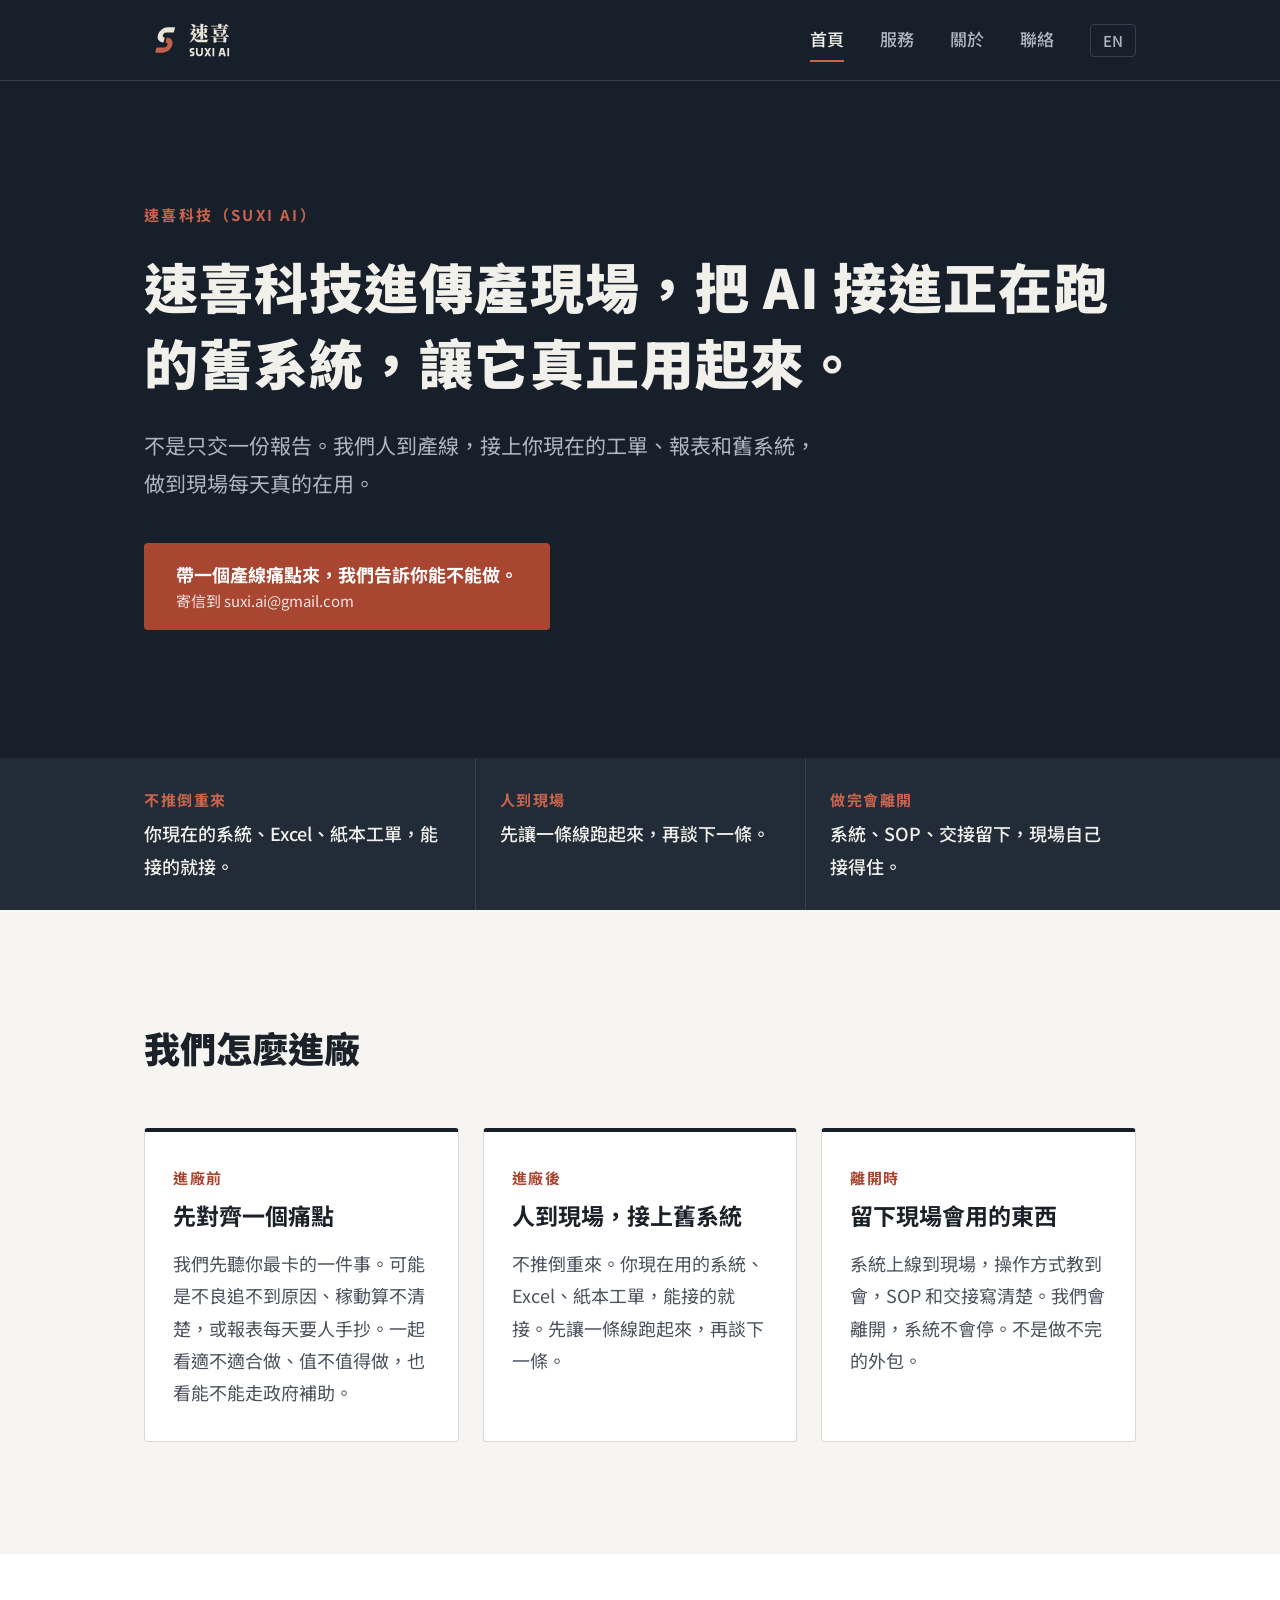
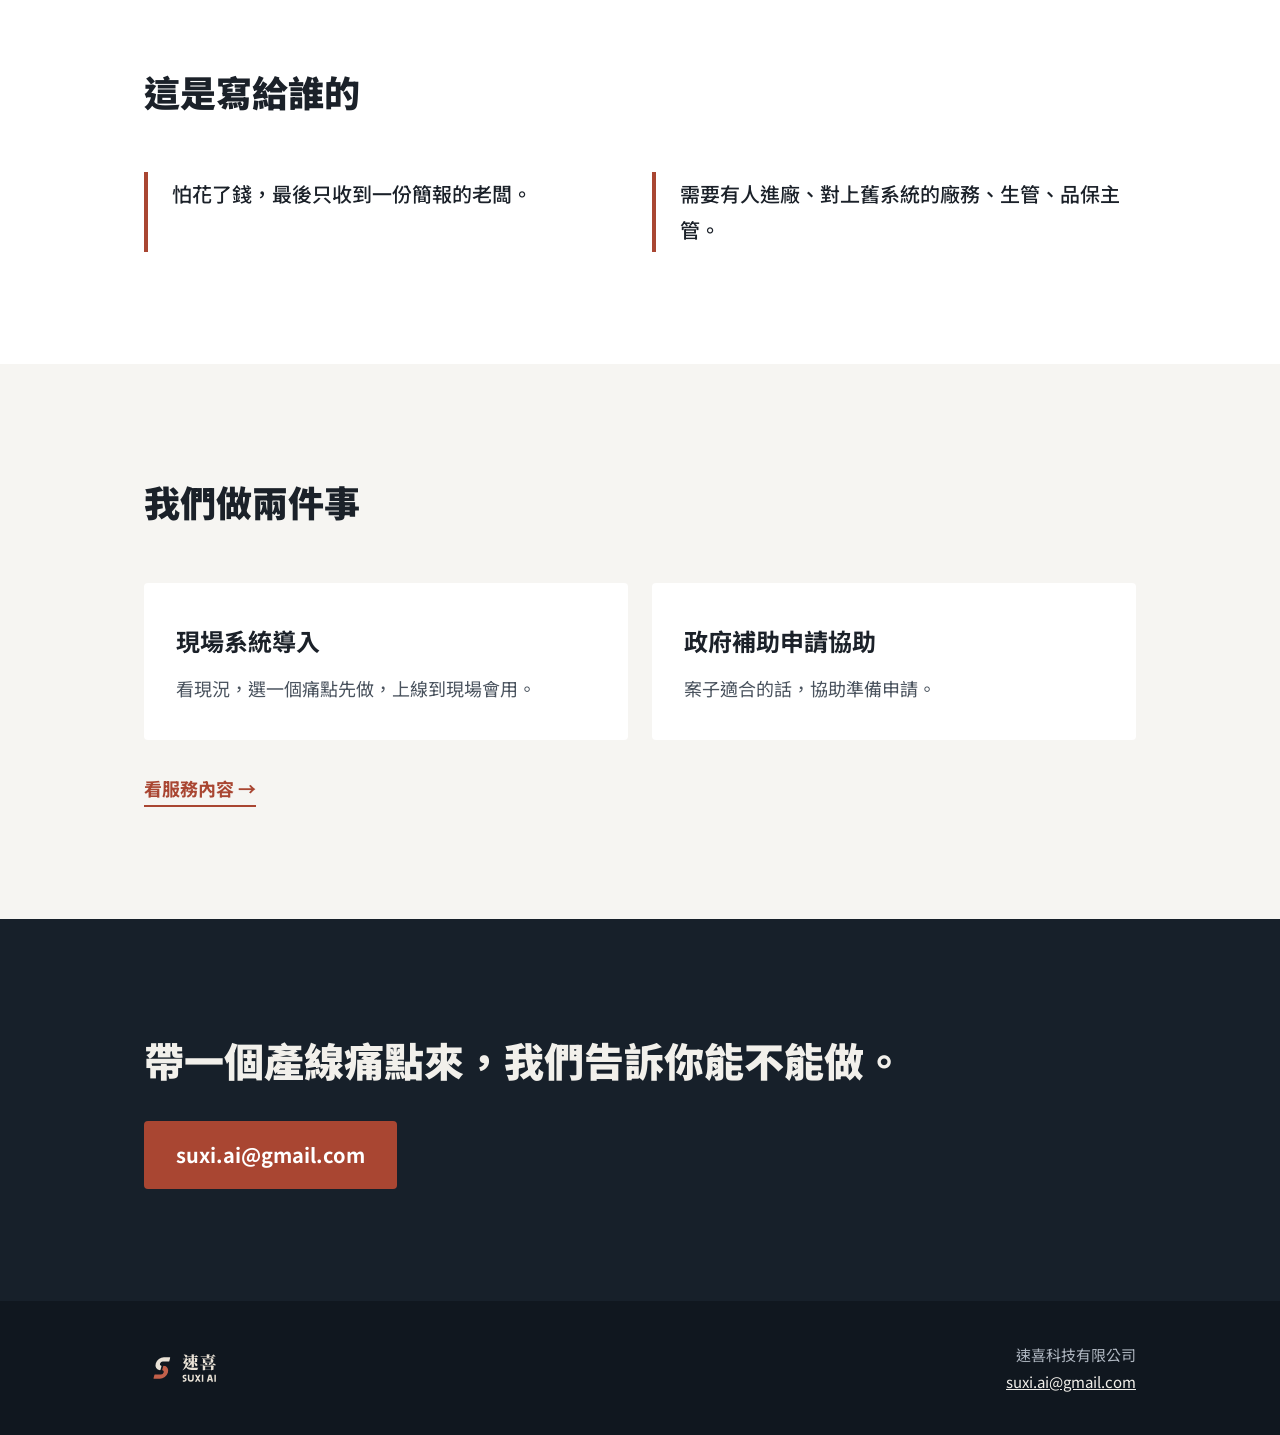
==== index.html @ 7d1e9210 "官網 v1：中英 8 頁，C 穩重顧問風 Co-Authored-By: Claude Opus 5.5 <noreply@anthropic.com>" ====
<!doctype html>
<html lang="zh-Hant-TW">
<head>
<meta charset="utf-8">
<meta name="viewport" content="width=device-width, initial-scale=1">
<title>速喜科技 SUXI AI｜進傳產現場，把 AI 接進舊系統</title>
<meta name="description" content="速喜科技進傳產現場，把 AI 接進正在跑的舊系統，讓它真正用起來，不是只交一份報告。">
<meta name="theme-color" content="#17202A">
<link rel="icon" href="assets/favicon.ico" sizes="48x48">
<link rel="icon" href="assets/favicon.svg" type="image/svg+xml">
<link rel="apple-touch-icon" href="assets/apple-touch-icon.png">
<link rel="preconnect" href="https://fonts.googleapis.com">
<link rel="preconnect" href="https://fonts.gstatic.com" crossorigin>
<link href="https://fonts.googleapis.com/css2?family=Noto+Sans+TC:wght@400;500;700;900&display=swap" rel="stylesheet">
<link rel="stylesheet" href="style.css">
<script type="application/ld+json">
{
  "@context": "https://schema.org",
  "@type": "Organization",
  "name": "速喜科技有限公司",
  "alternateName": "SUXI AI",
  "email": "suxi.ai@gmail.com",
  "description": "速喜科技進傳產現場，把 AI 接進正在跑的舊系統，讓它真正用起來。"
}
</script>
</head>
<body>

<header class="site-header">
  <a href="./" class="brand"><img src="assets/suxi-horizontal-bi-on-dark.svg" alt="速喜科技 SUXI AI" width="152" height="88"></a>
  <nav class="nav" aria-label="主選單">
    <a href="./" aria-current="page">首頁</a>
    <a href="services/">服務</a>
    <a href="about/">關於</a>
    <a href="contact/">聯絡</a>
    <a href="en/" class="lang" lang="en" hreflang="en">EN</a>
  </nav>
</header>

<main>

  <section class="hero">
    <div class="wrap">
      <p class="sub">速喜科技（SUXI AI）</p>
      <h1 class="page-title">速喜科技進傳產現場，把 AI 接進正在跑的舊系統，讓它真正用起來。</h1>
      <p class="lead">不是只交一份報告。我們人到產線，接上你現在的工單、報表和舊系統，做到現場每天真的在用。</p>
      <a class="btn" href="mailto:suxi.ai@gmail.com">帶一個產線痛點來，我們告訴你能不能做。<small>寄信到 suxi.ai@gmail.com</small></a>
    </div>
  </section>

  <div class="points">
    <div class="wrap">
      <ul>
        <li><b>不推倒重來</b>你現在的系統、Excel、紙本工單，能接的就接。</li>
        <li><b>人到現場</b>先讓一條線跑起來，再談下一條。</li>
        <li><b>做完會離開</b>系統、SOP、交接留下，現場自己接得住。</li>
      </ul>
    </div>
  </div>

  <section>
    <div class="wrap">
      <h2 class="section-title">我們怎麼進廠</h2>
      <ol class="rhythm">
        <li>
          <p class="when">進廠前</p>
          <h3>先對齊一個痛點</h3>
          <p>我們先聽你最卡的一件事。可能是不良追不到原因、稼動算不清楚，或報表每天要人手抄。一起看適不適合做、值不值得做，也看能不能走政府補助。</p>
        </li>
        <li>
          <p class="when">進廠後</p>
          <h3>人到現場，接上舊系統</h3>
          <p>不推倒重來。你現在用的系統、Excel、紙本工單，能接的就接。先讓一條線跑起來，再談下一條。</p>
        </li>
        <li>
          <p class="when">離開時</p>
          <h3>留下現場會用的東西</h3>
          <p>系統上線到現場，操作方式教到會，SOP 和交接寫清楚。我們會離開，系統不會停。不是做不完的外包。</p>
        </li>
      </ol>
    </div>
  </section>

  <section>
    <div class="wrap">
      <h2 class="section-title">這是寫給誰的</h2>
      <ul class="audience">
        <li>怕花了錢，最後只收到一份簡報的老闆。</li>
        <li>需要有人進廠、對上舊系統的廠務、生管、品保主管。</li>
      </ul>
    </div>
  </section>

  <section>
    <div class="wrap">
      <h2 class="section-title">我們做兩件事</h2>
      <div class="pair">
        <article>
          <h3>現場系統導入</h3>
          <p>看現況，選一個痛點先做，上線到現場會用。</p>
        </article>
        <article>
          <h3>政府補助申請協助</h3>
          <p>案子適合的話，協助準備申請。</p>
        </article>
      </div>
      <a class="more" href="services/">看服務內容 →</a>
    </div>
  </section>

  <section class="cta">
    <div class="wrap">
      <h2>帶一個產線痛點來，我們告訴你能不能做。</h2>
      <a class="mail" href="mailto:suxi.ai@gmail.com">suxi.ai@gmail.com</a>
    </div>
  </section>

</main>

<footer class="site-footer">
  <img src="assets/suxi-horizontal-bi-on-dark.svg" alt="速喜科技 SUXI AI" width="138" height="80">
  <p>速喜科技有限公司<br><a href="mailto:suxi.ai@gmail.com">suxi.ai@gmail.com</a></p>
</footer>

</body>
</html>
---- style.css ----
/* 速喜科技 SUXI AI — 穩重顧問風（2026-11-09 定案 C）。深藍底＋白內容區，褪朱只當重點 */
:root {
  --navy: #17202A;       /* 深底 */
  --navy-2: #212C38;     /* 深底卡片 */
  --navy-3: #10171F;     /* 頁尾 */
  --navy-line: #34414F;
  --on-navy: #F2F0EB;
  --on-navy-soft: #AEB6C0;
  --paper: #F6F5F2;      /* 淺底 */
  --white: #FFFFFF;
  --ink: #1B2129;
  --ink-soft: #4A535E;
  --line: #DCDAD4;
  --shu: #A94632;        /* 褪朱，沿用 logo */
  --shu-bright: #C9644D; /* 深底朱 */

  --sans: "Noto Sans TC", "PingFang TC", system-ui, sans-serif;
  --gutter: clamp(16px, 5vw, 64px);
  --max: 1120px;
}

* { box-sizing: border-box; }
html { -webkit-text-size-adjust: 100%; }
body {
  margin: 0;
  background: var(--paper);
  color: var(--ink);
  font-family: var(--sans);
  font-size: 18px;
  line-height: 1.8;
}
html[lang="en"] body { line-height: 1.65; }
img { display: block; max-width: 100%; }
p, h1, h2, h3, ol, ul { margin: 0; }
a { color: inherit; }

/* ---------- 頁首 ---------- */
.site-header {
  background: var(--navy);
  border-bottom: 1px solid var(--navy-line);
  display: flex; align-items: center; justify-content: space-between; flex-wrap: wrap;
  gap: 8px 24px;
  padding: 14px max(var(--gutter), calc((100% - var(--max)) / 2 + var(--gutter)));
}
.brand img { height: 52px; width: auto; }
.nav { display: flex; align-items: center; flex-wrap: wrap; gap: 4px clamp(18px, 3vw, 36px); font-size: 17px; font-weight: 500; }
.nav a { text-decoration: none; color: var(--on-navy-soft); padding: 6px 0; border-bottom: 2px solid transparent; }
.nav a:hover { color: var(--on-navy); }
.nav a[aria-current="page"] { color: var(--on-navy); border-bottom-color: var(--shu-bright); }
.nav .lang { font-size: 15px; border: 1px solid var(--navy-line); border-radius: 4px; padding: 2px 12px; }
.nav .lang:hover { border-color: var(--on-navy-soft); }

/* ---------- 共用 ---------- */
.wrap { max-width: var(--max); margin: 0 auto; padding: 0 var(--gutter); }
section { padding: clamp(64px, 10vw, 112px) 0; }
/* 白底與淺底交錯 */
main > section:nth-of-type(odd):not(:first-of-type):not(.cta) { background: var(--white); }

h1, h2, h3 { font-weight: 700; }
.page-title {
  font-size: clamp(30px, 5vw, 54px); font-weight: 900;
  line-height: 1.4; letter-spacing: .02em;
  max-width: 18em;
}
html[lang="en"] .page-title { line-height: 1.2; letter-spacing: 0; max-width: 24em; font-size: clamp(28px, 4.4vw, 48px); }
.lead { font-size: clamp(18px, 2vw, 21px); max-width: 32em; margin-top: 28px; }

.section-title {
  font-size: clamp(26px, 3.4vw, 36px); font-weight: 900; line-height: 1.4;
  margin-bottom: clamp(36px, 5vw, 56px);
}

.btn {
  display: inline-block; text-decoration: none;
  font-size: 18px; font-weight: 700; line-height: 1.5;
  background: var(--shu); color: #fff;
  padding: 18px 32px; border-radius: 4px;
  transition: background .2s;
}
.btn:hover { background: var(--shu-bright); }
.btn small { display: block; font-size: 15px; font-weight: 400; opacity: .85; margin-top: 2px; }
.more { display: inline-block; font-weight: 700; color: var(--shu); text-decoration: none; border-bottom: 2px solid currentColor; }

/* ---------- 每頁第一段：深底標題區 ---------- */
main > section:first-of-type { background: var(--navy); color: var(--on-navy); }
main > section:first-of-type .lead { color: var(--on-navy-soft); }

/* ---------- 首頁：首屏 ---------- */
.hero { padding: clamp(56px, 10vw, 120px) 0 clamp(64px, 10vw, 128px); }
.hero .sub { font-size: 15px; font-weight: 700; letter-spacing: .16em; color: var(--shu-bright); margin-bottom: 20px; }
.hero .btn { margin-top: 40px; }

/* 三個重點 */
.points { background: var(--navy-2); color: var(--on-navy); }
.points ul { list-style: none; padding: 0; display: grid; grid-template-columns: repeat(3, 1fr); }
.points li { padding: 28px 24px; border-left: 1px solid var(--navy-line); font-size: 18px; font-weight: 500; }
.points li:first-child { border-left: 0; padding-left: 0; }
.points b { display: block; font-size: 15px; font-weight: 700; color: var(--shu-bright); letter-spacing: .1em; margin-bottom: 4px; }

/* ---------- 首頁：駐廠節奏 ---------- */
.rhythm { list-style: none; padding: 0; display: grid; grid-template-columns: repeat(3, 1fr); gap: 24px; }
.rhythm li { background: var(--white); border: 1px solid var(--line); border-top: 4px solid var(--navy); border-radius: 4px; padding: 32px 28px; }
.rhythm .when { font-size: 15px; font-weight: 700; color: var(--shu); letter-spacing: .1em; }
.rhythm h3 { font-size: 23px; margin: 8px 0 14px; line-height: 1.45; }
.rhythm p:not(.when) { color: var(--ink-soft); }

/* ---------- 給誰看 ---------- */
.audience { list-style: none; padding: 0; display: grid; grid-template-columns: 1fr 1fr; gap: 24px; }
.audience li { border-left: 4px solid var(--shu); padding: 4px 0 4px 24px; font-size: 20px; font-weight: 500; }

/* ---------- 服務卡（首頁摘要） ---------- */
.pair { display: grid; grid-template-columns: 1fr 1fr; gap: 24px; }
.pair article { background: var(--white); border-radius: 4px; padding: 36px 32px; }
.pair h3 { font-size: 24px; margin-bottom: 10px; }
.pair p { color: var(--ink-soft); }
.pair + .more { margin-top: 32px; }

/* ---------- 服務頁 ---------- */
.service + .service { margin-top: clamp(56px, 8vw, 88px); }
.service h2 { font-size: clamp(26px, 3.4vw, 34px); font-weight: 900; margin-bottom: 10px; }
.service > p { color: var(--ink-soft); max-width: 36em; }
.steps { list-style: none; padding: 0; margin-top: 32px; display: grid; gap: 20px; grid-template-columns: repeat(auto-fit, minmax(230px, 1fr)); counter-reset: s; }
.steps li { counter-increment: s; background: var(--white); border: 1px solid var(--line); border-top: 4px solid var(--navy); border-radius: 4px; padding: 26px 24px; }
.steps li::before { content: counter(s, decimal-leading-zero); display: block; font-size: 15px; font-weight: 700; color: var(--shu); letter-spacing: .1em; margin-bottom: 4px; }
.steps h3 { font-size: 21px; margin-bottom: 8px; line-height: 1.45; }
.steps p { color: var(--ink-soft); }

/* ---------- 關於頁 ---------- */
.people { list-style: none; padding: 0; display: grid; gap: 24px; grid-template-columns: repeat(auto-fit, minmax(280px, 1fr)); }
.people li { background: var(--white); border: 1px solid var(--line); border-top: 4px solid var(--navy); border-radius: 4px; padding: 32px 28px; }
.people h3 { font-size: 26px; }
.people .role { font-size: 15px; font-weight: 700; letter-spacing: .1em; color: var(--shu); margin-bottom: 12px; }
.people p:not(.role) { color: var(--ink-soft); }

/* ---------- CTA 區（深底） ---------- */
.cta { background: var(--navy); color: var(--on-navy); }
.cta h2 { font-size: clamp(26px, 3.6vw, 40px); font-weight: 900; line-height: 1.45; max-width: 20em; }
html[lang="en"] .cta h2 { line-height: 1.25; }
.cta p { color: var(--on-navy-soft); margin-top: 16px; }
.cta .mail {
  display: inline-block; margin-top: 32px;
  font-size: 20px; font-weight: 700; text-decoration: none;
  background: var(--shu); color: #fff;
  padding: 16px 32px; border-radius: 4px;
  transition: background .2s;
  overflow-wrap: anywhere;
}
.cta .mail:hover { background: var(--shu-bright); }

/* ---------- 聯絡頁 ---------- */
.mail-big {
  display: inline-block; margin-top: 36px;
  font-size: clamp(22px, 4vw, 34px); font-weight: 700;
  text-decoration: none; color: #fff;
  background: var(--shu); padding: 16px 32px; border-radius: 4px;
  overflow-wrap: anywhere;
  transition: background .2s;
}
.mail-big:hover { background: var(--shu-bright); }
.checklist { list-style: none; padding: 0; display: grid; gap: 16px; max-width: 34em; }
.checklist li { border-left: 4px solid var(--shu); padding: 2px 0 2px 20px; font-size: 20px; font-weight: 500; }
.note { color: var(--ink-soft); margin-top: 32px; }

/* ---------- 頁尾 ---------- */
.site-footer {
  background: var(--navy-3); color: var(--on-navy-soft);
  padding: 40px max(var(--gutter), calc((100% - var(--max)) / 2 + var(--gutter)));
  display: flex; align-items: center; justify-content: space-between; gap: 16px; flex-wrap: wrap;
  font-size: 15px;
}
.site-footer img { height: 44px; width: auto; }
.site-footer p { text-align: right; }
.site-footer a { color: var(--on-navy); }
@media (max-width: 560px) { .site-footer p { text-align: left; } }

/* ---------- 手機 ---------- */
@media (max-width: 760px) {
  .points ul, .rhythm, .audience, .pair { grid-template-columns: 1fr; }
  .points li { border-left: 0; border-top: 1px solid var(--navy-line); padding: 18px 0; }
  .points li:first-child { border-top: 0; }
  .btn, .cta .mail, .mail-big { display: block; text-align: center; }
}
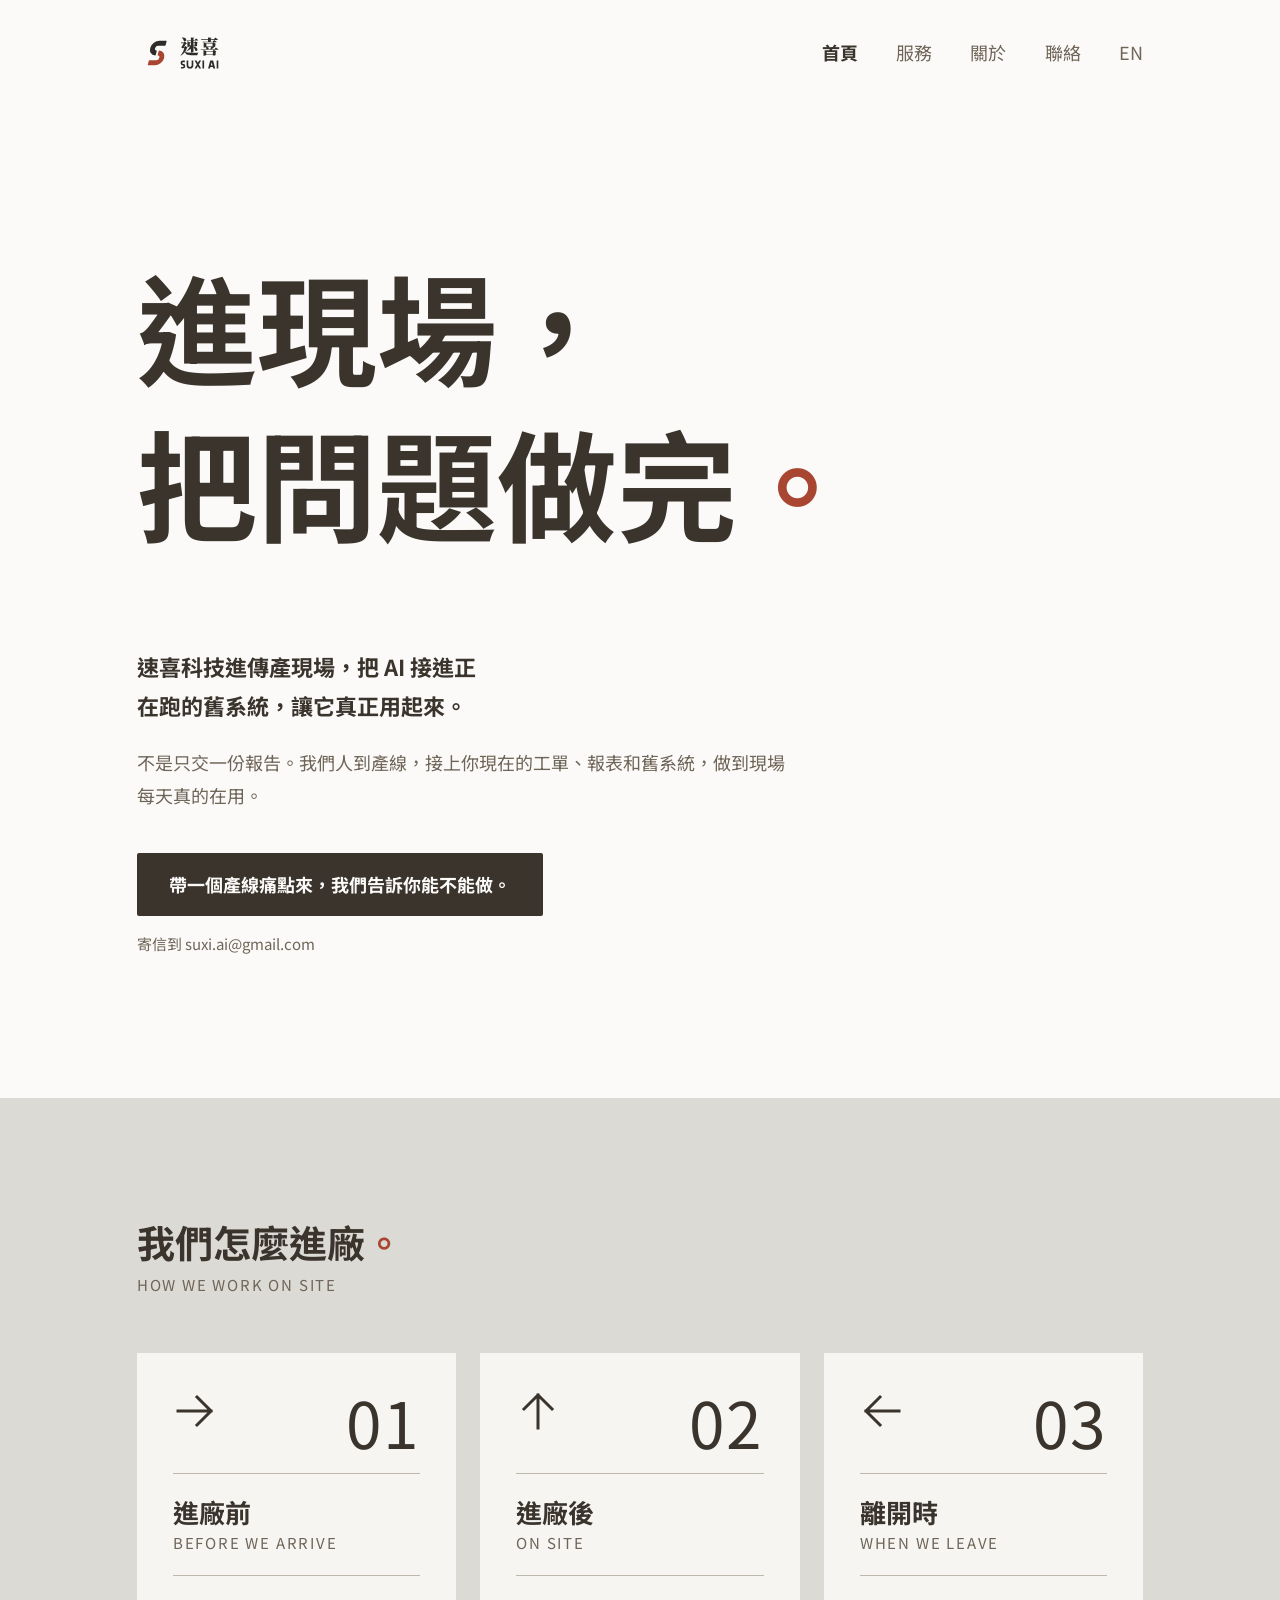
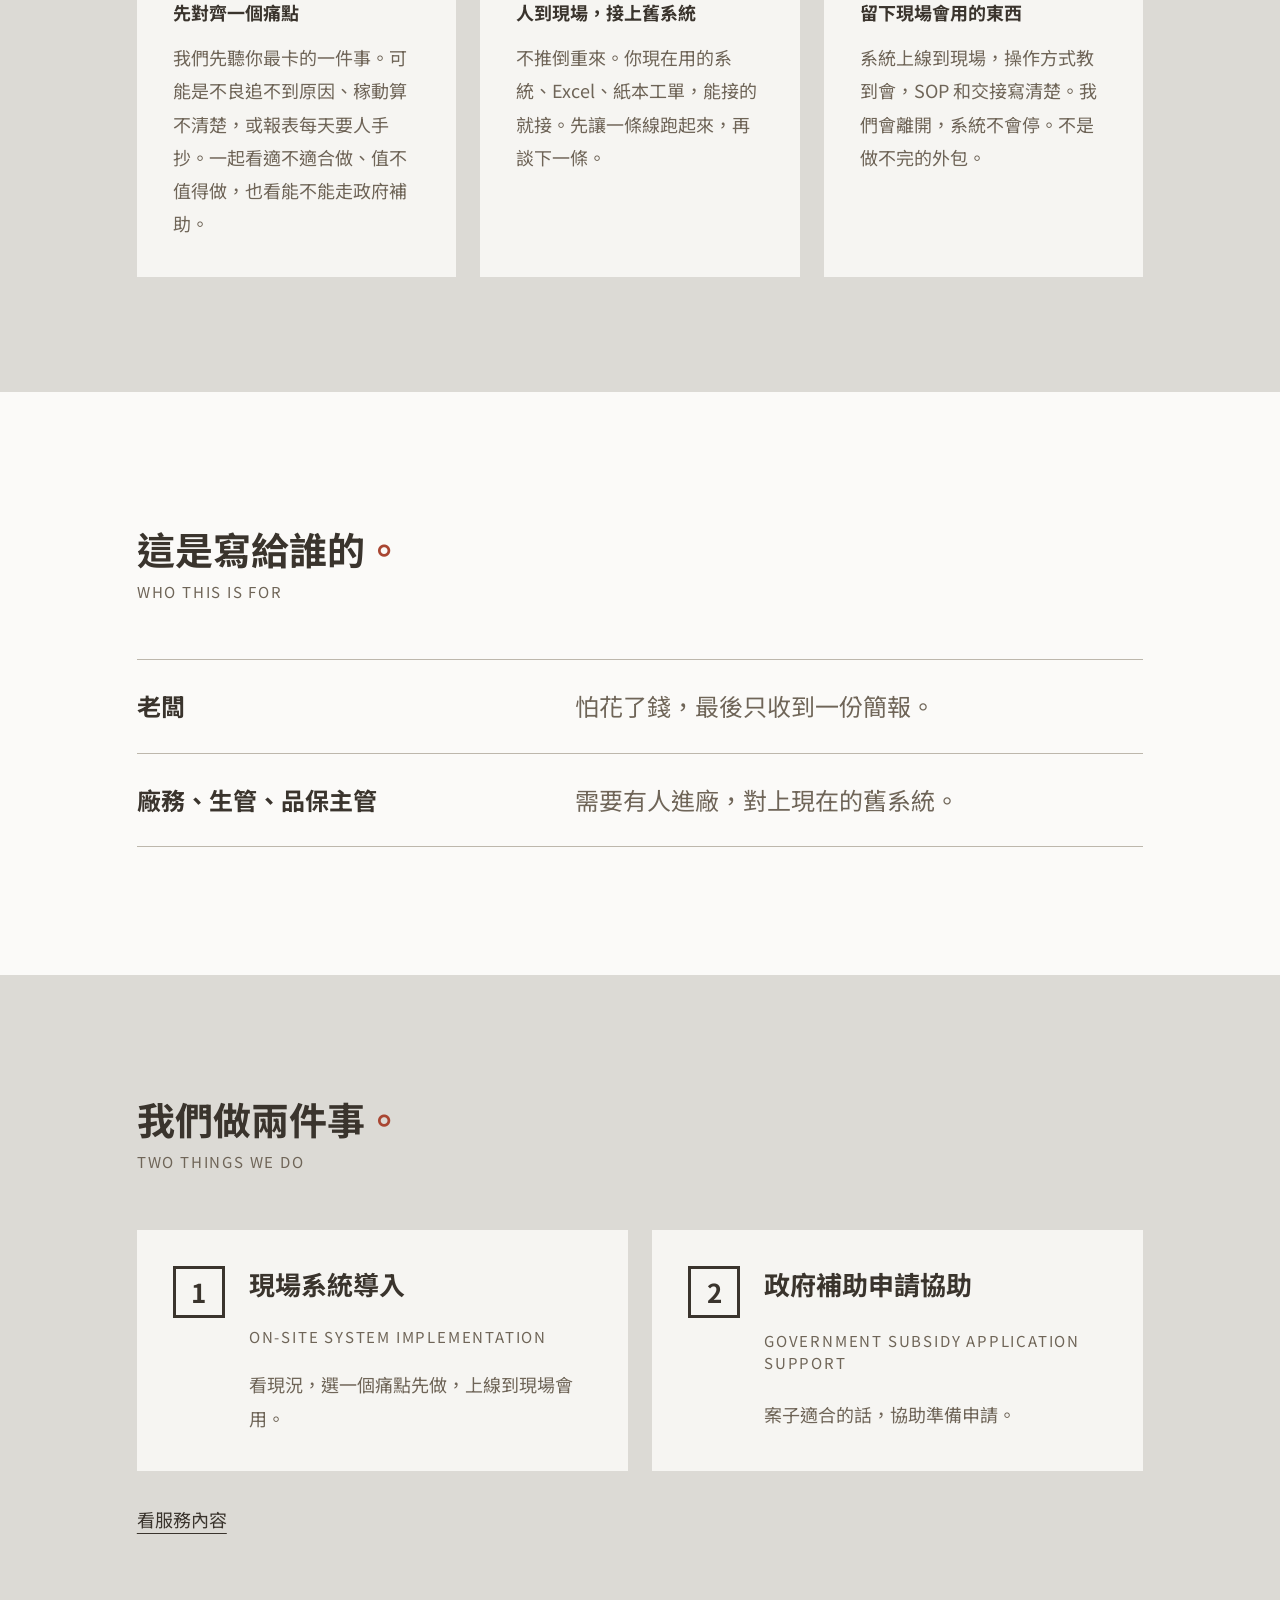
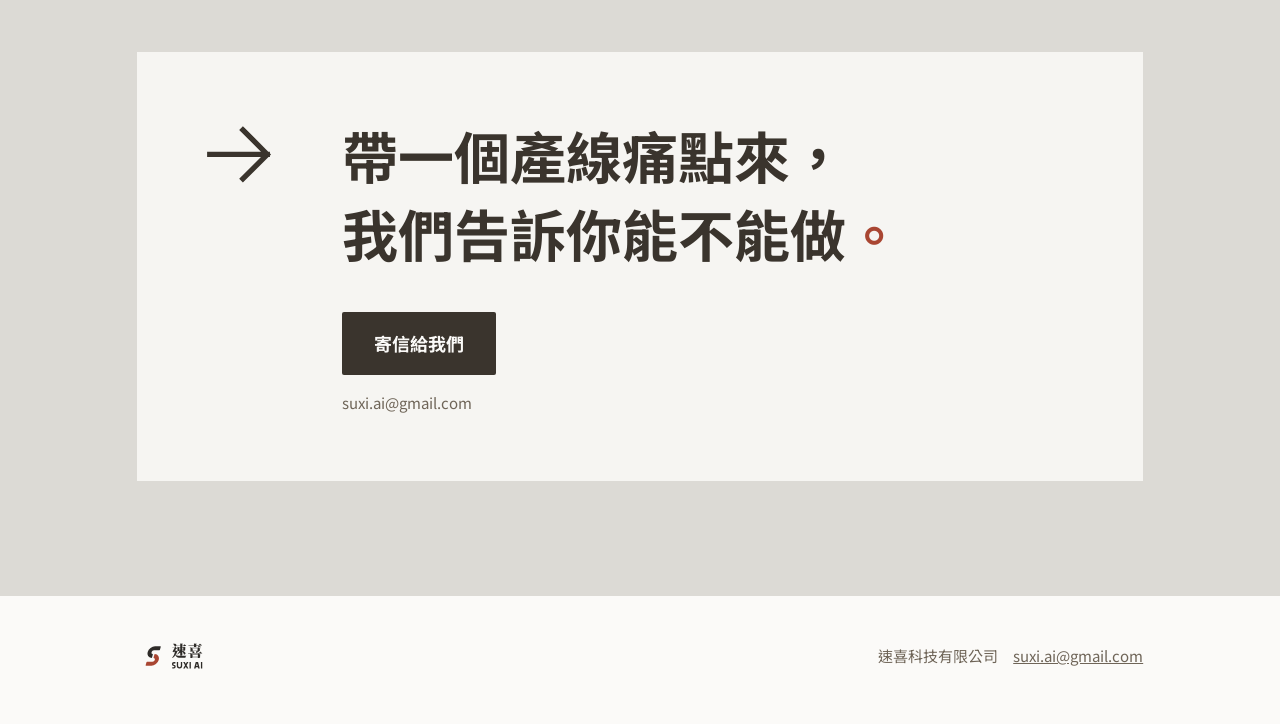
==== commit ddbe0c7b: "官網改版：導視系統風（D6），中英 8 頁 Co-Authored-By: Claude Sonnet 5.5 <noreply@anthropic.com>" ====
--- a/index.html
+++ b/index.html
@@ -5,13 +5,13 @@
 <meta name="viewport" content="width=device-width, initial-scale=1">
 <title>速喜科技 SUXI AI｜進傳產現場，把 AI 接進舊系統</title>
 <meta name="description" content="速喜科技進傳產現場，把 AI 接進正在跑的舊系統，讓它真正用起來，不是只交一份報告。">
-<meta name="theme-color" content="#17202A">
+<meta name="theme-color" content="#FBFAF8">
 <link rel="icon" href="assets/favicon.ico" sizes="48x48">
 <link rel="icon" href="assets/favicon.svg" type="image/svg+xml">
 <link rel="apple-touch-icon" href="assets/apple-touch-icon.png">
 <link rel="preconnect" href="https://fonts.googleapis.com">
 <link rel="preconnect" href="https://fonts.gstatic.com" crossorigin>
-<link href="https://fonts.googleapis.com/css2?family=Noto+Sans+TC:wght@400;500;700;900&display=swap" rel="stylesheet">
+<link href="https://fonts.googleapis.com/css2?family=Noto+Sans+TC:wght@400;700&display=swap" rel="stylesheet">
 <link rel="stylesheet" href="style.css">
 <script type="application/ld+json">
 {
@@ -26,100 +26,126 @@
 </head>
 <body>
 
+<svg width="0" height="0" style="position:absolute" aria-hidden="true">
+  <symbol id="a-right" viewBox="0 0 44 44"><path d="M5 22H38M24 8L38 22L24 36"/></symbol>
+  <symbol id="a-up" viewBox="0 0 44 44"><path d="M22 39V6M8 20L22 6L36 20"/></symbol>
+  <symbol id="a-left" viewBox="0 0 44 44"><path d="M39 22H6M20 8L6 22L20 36"/></symbol>
+</svg>
+
 <header class="site-header">
-  <a href="./" class="brand"><img src="assets/suxi-horizontal-bi-on-dark.svg" alt="速喜科技 SUXI AI" width="152" height="88"></a>
-  <nav class="nav" aria-label="主選單">
-    <a href="./" aria-current="page">首頁</a>
-    <a href="services/">服務</a>
-    <a href="about/">關於</a>
-    <a href="contact/">聯絡</a>
-    <a href="en/" class="lang" lang="en" hreflang="en">EN</a>
-  </nav>
+  <div class="wrap">
+    <a href="./" class="brand"><img src="assets/suxi-horizontal-bi.svg" alt="速喜科技 SUXI AI" width="86" height="50"></a>
+    <nav class="nav" aria-label="主選單">
+      <a href="./" aria-current="page">首頁</a>
+      <a href="services/">服務</a>
+      <a href="about/">關於</a>
+      <a href="contact/">聯絡</a>
+      <a href="en/" lang="en" hreflang="en">EN</a>
+    </nav>
+  </div>
 </header>
 
 <main>
-
   <section class="hero">
     <div class="wrap">
-      <p class="sub">速喜科技（SUXI AI）</p>
-      <h1 class="page-title">速喜科技進傳產現場，把 AI 接進正在跑的舊系統，讓它真正用起來。</h1>
-      <p class="lead">不是只交一份報告。我們人到產線，接上你現在的工單、報表和舊系統，做到現場每天真的在用。</p>
-      <a class="btn" href="mailto:suxi.ai@gmail.com">帶一個產線痛點來，我們告訴你能不能做。<small>寄信到 suxi.ai@gmail.com</small></a>
+      <p class="display" aria-hidden="true"><span>進現場，</span><span>把問題做完<span class="seal" style="display:inline">。</span></span></p>
+      <div class="hero-text">
+        <h1>速喜科技進傳產現場，把 AI 接進正在跑的舊系統，讓它真正用起來。</h1>
+        <p class="lead">不是只交一份報告。我們人到產線，接上你現在的工單、報表和舊系統，做到現場每天真的在用。</p>
+        <a class="btn" href="mailto:suxi.ai@gmail.com">帶一個產線痛點來，我們告訴你能不能做。</a>
+        <span class="mailnote">寄信到 suxi.ai@gmail.com</span>
+      </div>
     </div>
   </section>
 
-  <div class="points">
+  <section class="wall">
     <div class="wrap">
-      <ul>
-        <li><b>不推倒重來</b>你現在的系統、Excel、紙本工單，能接的就接。</li>
-        <li><b>人到現場</b>先讓一條線跑起來，再談下一條。</li>
-        <li><b>做完會離開</b>系統、SOP、交接留下，現場自己接得住。</li>
-      </ul>
-    </div>
-  </div>
-
-  <section>
-    <div class="wrap">
-      <h2 class="section-title">我們怎麼進廠</h2>
-      <ol class="rhythm">
-        <li>
-          <p class="when">進廠前</p>
-          <h3>先對齊一個痛點</h3>
+      <div class="head">
+        <h2>我們怎麼進廠<span class="seal">。</span></h2>
+        <p class="en">How we work on site</p>
+      </div>
+      <ol class="plates three">
+        <li class="plate">
+          <div class="plate-top"><svg class="arrow" aria-hidden="true"><use href="#a-right"/></svg><span class="num">01</span></div>
+          <h3>進廠前</h3>
+          <p class="en">Before we arrive</p>
+          <p class="what">先對齊一個痛點</p>
           <p>我們先聽你最卡的一件事。可能是不良追不到原因、稼動算不清楚，或報表每天要人手抄。一起看適不適合做、值不值得做，也看能不能走政府補助。</p>
         </li>
-        <li>
-          <p class="when">進廠後</p>
-          <h3>人到現場，接上舊系統</h3>
+        <li class="plate">
+          <div class="plate-top"><svg class="arrow" aria-hidden="true"><use href="#a-up"/></svg><span class="num">02</span></div>
+          <h3>進廠後</h3>
+          <p class="en">On site</p>
+          <p class="what">人到現場，接上舊系統</p>
           <p>不推倒重來。你現在用的系統、Excel、紙本工單，能接的就接。先讓一條線跑起來，再談下一條。</p>
         </li>
-        <li>
-          <p class="when">離開時</p>
-          <h3>留下現場會用的東西</h3>
+        <li class="plate">
+          <div class="plate-top"><svg class="arrow" aria-hidden="true"><use href="#a-left"/></svg><span class="num">03</span></div>
+          <h3>離開時</h3>
+          <p class="en">When we leave</p>
+          <p class="what">留下現場會用的東西</p>
           <p>系統上線到現場，操作方式教到會，SOP 和交接寫清楚。我們會離開，系統不會停。不是做不完的外包。</p>
         </li>
       </ol>
     </div>
   </section>
 
-  <section>
+  <section class="sect">
     <div class="wrap">
-      <h2 class="section-title">這是寫給誰的</h2>
-      <ul class="audience">
-        <li>怕花了錢，最後只收到一份簡報的老闆。</li>
-        <li>需要有人進廠、對上舊系統的廠務、生管、品保主管。</li>
+      <div class="head">
+        <h2>這是寫給誰的<span class="seal">。</span></h2>
+        <p class="en">Who this is for</p>
+      </div>
+      <ul class="rows">
+        <li><b>老闆</b><span>怕花了錢，最後只收到一份簡報。</span></li>
+        <li><b>廠務、生管、品保主管</b><span>需要有人進廠，對上現在的舊系統。</span></li>
       </ul>
     </div>
   </section>
 
-  <section>
+  <section class="wall">
     <div class="wrap">
-      <h2 class="section-title">我們做兩件事</h2>
-      <div class="pair">
-        <article>
+      <div class="head">
+        <h2>我們做兩件事<span class="seal">。</span></h2>
+        <p class="en">Two things we do</p>
+      </div>
+      <ul class="plates two">
+        <li class="plate svc">
+          <span class="box">1</span>
           <h3>現場系統導入</h3>
+          <p class="en">On-site system implementation</p>
           <p>看現況，選一個痛點先做，上線到現場會用。</p>
-        </article>
-        <article>
+        </li>
+        <li class="plate svc">
+          <span class="box">2</span>
           <h3>政府補助申請協助</h3>
+          <p class="en">Government subsidy application support</p>
           <p>案子適合的話，協助準備申請。</p>
-        </article>
-      </div>
-      <a class="more" href="services/">看服務內容 →</a>
+        </li>
+      </ul>
+      <a class="more" href="services/">看服務內容</a>
     </div>
   </section>
 
-  <section class="cta">
+  <section class="wall closing">
     <div class="wrap">
-      <h2>帶一個產線痛點來，我們告訴你能不能做。</h2>
-      <a class="mail" href="mailto:suxi.ai@gmail.com">suxi.ai@gmail.com</a>
+      <div class="plate">
+        <svg class="arrow" aria-hidden="true"><use href="#a-right"/></svg>
+        <div>
+          <h2><span>帶一個產線痛點來，</span><span>我們告訴你能不能做<span class="seal" style="display:inline">。</span></span></h2>
+          <a class="btn" href="mailto:suxi.ai@gmail.com">寄信給我們</a>
+          <span class="mailnote">suxi.ai@gmail.com</span>
+        </div>
+      </div>
     </div>
   </section>
-
 </main>
 
 <footer class="site-footer">
-  <img src="assets/suxi-horizontal-bi-on-dark.svg" alt="速喜科技 SUXI AI" width="138" height="80">
-  <p>速喜科技有限公司<br><a href="mailto:suxi.ai@gmail.com">suxi.ai@gmail.com</a></p>
+  <div class="wrap">
+    <img src="assets/suxi-horizontal-bi.svg" alt="速喜科技 SUXI AI" width="69" height="40">
+    <p>速喜科技有限公司　<a href="mailto:suxi.ai@gmail.com">suxi.ai@gmail.com</a></p>
+  </div>
 </footer>
 
 </body>
--- a/style.css
+++ b/style.css
@@ -1,182 +1,128 @@
-/* 速喜科技 SUXI AI — 穩重顧問風（2026-11-09 定案 C）。深藍底＋白內容區，褪朱只當重點 */
+/* 速喜科技 SUXI AI — 導視系統風（2026-11-10 定案 D6）
+   參考：嘉義市立美術館視覺識別與導視（莊濟寰）。
+   一種黑體、兩種粗細；褐墨＋淺灰牆面；箭頭、方框數字、細橫線；中英雙語；朱色只留句號 */
 :root {
-  --navy: #17202A;       /* 深底 */
-  --navy-2: #212C38;     /* 深底卡片 */
-  --navy-3: #10171F;     /* 頁尾 */
-  --navy-line: #34414F;
-  --on-navy: #F2F0EB;
-  --on-navy-soft: #AEB6C0;
-  --paper: #F6F5F2;      /* 淺底 */
-  --white: #FFFFFF;
-  --ink: #1B2129;
-  --ink-soft: #4A535E;
-  --line: #DCDAD4;
-  --shu: #A94632;        /* 褪朱，沿用 logo */
-  --shu-bright: #C9644D; /* 深底朱 */
-
+  --white: #FBFAF8;
+  --wall: #DCDAD5;        /* 導視牆 */
+  --plate: #F6F5F2;       /* 導視牌 */
+  --ink: #3A342D;         /* 褐墨，內文 */
+  --ink-soft: #6F6558;    /* 次要文字 */
+  --rule: #BDB7AC;        /* 細線 */
+  --shu: #A94632;         /* 褪朱，沿用 logo */
   --sans: "Noto Sans TC", "PingFang TC", system-ui, sans-serif;
-  --gutter: clamp(16px, 5vw, 64px);
-  --max: 1120px;
+  --gutter: clamp(20px, 6vw, 96px);
+  --max: 1160px;
 }
 
 * { box-sizing: border-box; }
 html { -webkit-text-size-adjust: 100%; }
-body {
-  margin: 0;
-  background: var(--paper);
-  color: var(--ink);
-  font-family: var(--sans);
-  font-size: 18px;
-  line-height: 1.8;
-}
+body { margin: 0; background: var(--white); color: var(--ink); font-family: var(--sans); font-weight: 400; font-size: 18px; line-height: 1.85; }
 html[lang="en"] body { line-height: 1.65; }
-img { display: block; max-width: 100%; }
 p, h1, h2, h3, ol, ul { margin: 0; }
 a { color: inherit; }
+img { display: block; max-width: 100%; }
+b, h1, h2, h3 { font-weight: 700; }
+.wrap { max-width: var(--max); margin: 0 auto; padding: 0 var(--gutter); }
+.seal { color: var(--shu); }
+.en { font-size: 15px; line-height: 1.5; letter-spacing: .12em; text-transform: uppercase; color: var(--ink-soft); }
+.arrow { width: 44px; height: 44px; flex: none; fill: none; stroke: var(--ink); stroke-width: 3; stroke-linecap: square; stroke-linejoin: miter; }
 
 /* ---------- 頁首 ---------- */
-.site-header {
-  background: var(--navy);
-  border-bottom: 1px solid var(--navy-line);
-  display: flex; align-items: center; justify-content: space-between; flex-wrap: wrap;
-  gap: 8px 24px;
-  padding: 14px max(var(--gutter), calc((100% - var(--max)) / 2 + var(--gutter)));
-}
-.brand img { height: 52px; width: auto; }
-.nav { display: flex; align-items: center; flex-wrap: wrap; gap: 4px clamp(18px, 3vw, 36px); font-size: 17px; font-weight: 500; }
-.nav a { text-decoration: none; color: var(--on-navy-soft); padding: 6px 0; border-bottom: 2px solid transparent; }
-.nav a:hover { color: var(--on-navy); }
-.nav a[aria-current="page"] { color: var(--on-navy); border-bottom-color: var(--shu-bright); }
-.nav .lang { font-size: 15px; border: 1px solid var(--navy-line); border-radius: 4px; padding: 2px 12px; }
-.nav .lang:hover { border-color: var(--on-navy-soft); }
+.site-header .wrap { display: flex; align-items: center; justify-content: space-between; flex-wrap: wrap; gap: 8px 24px; padding-top: 28px; padding-bottom: 28px; }
+.brand img { height: 50px; width: auto; }
+.nav { display: flex; flex-wrap: wrap; gap: 4px clamp(20px, 3vw, 40px); font-size: 18px; }
+.nav a { text-decoration: none; color: var(--ink-soft); padding: 4px 0; }
+.nav a:hover { color: var(--ink); }
+.nav a[aria-current="page"] { color: var(--ink); font-weight: 700; }
 
-/* ---------- 共用 ---------- */
-.wrap { max-width: var(--max); margin: 0 auto; padding: 0 var(--gutter); }
-section { padding: clamp(64px, 10vw, 112px) 0; }
-/* 白底與淺底交錯 */
-main > section:nth-of-type(odd):not(:first-of-type):not(.cta) { background: var(--white); }
+/* ---------- 首屏（首頁） ---------- */
+.hero { padding: clamp(64px, 11vw, 144px) 0 clamp(72px, 11vw, 144px); }
+.display { font-weight: 700; font-size: clamp(40px, 10.5vw, 120px); line-height: 1.3; }
+.display span { display: block; }
+html[lang="en"] .display { font-size: clamp(36px, 8.4vw, 104px); line-height: 1.2; }
+.hero-text { max-width: 36em; margin-top: clamp(48px, 7vw, 88px); }
+.hero h1 { font-size: 22px; line-height: 1.8; text-wrap: balance; }
+html[lang="en"] .hero h1 { line-height: 1.6; }
+.hero .lead { color: var(--ink-soft); margin-top: 20px; }
 
-h1, h2, h3 { font-weight: 700; }
-.page-title {
-  font-size: clamp(30px, 5vw, 54px); font-weight: 900;
-  line-height: 1.4; letter-spacing: .02em;
-  max-width: 18em;
-}
-html[lang="en"] .page-title { line-height: 1.2; letter-spacing: 0; max-width: 24em; font-size: clamp(28px, 4.4vw, 48px); }
-.lead { font-size: clamp(18px, 2vw, 21px); max-width: 32em; margin-top: 28px; }
+.btn { display: inline-block; margin-top: 40px; text-decoration: none; background: var(--ink); color: var(--white); font-size: 18px; font-weight: 700; line-height: 1.5;
+  padding: 18px 32px; border-radius: 2px; transition: background .2s; }
+.btn:hover { background: var(--shu); }
+.mailnote { display: block; margin-top: 14px; font-size: 15px; color: var(--ink-soft); }
 
-.section-title {
-  font-size: clamp(26px, 3.4vw, 36px); font-weight: 900; line-height: 1.4;
-  margin-bottom: clamp(36px, 5vw, 56px);
-}
+/* ---------- 子頁標題 ---------- */
+.page-head { padding: clamp(56px, 9vw, 112px) 0 clamp(48px, 7vw, 88px); }
+.page-title { font-size: clamp(28px, 4.6vw, 52px); font-weight: 700; line-height: 1.45; max-width: 20em; text-wrap: balance; }
+html[lang="en"] .page-title { line-height: 1.25; max-width: 22em; }
+.page-head .lead { color: var(--ink-soft); font-size: clamp(18px, 2vw, 21px); margin-top: 20px; max-width: 32em; }
 
-.btn {
-  display: inline-block; text-decoration: none;
-  font-size: 18px; font-weight: 700; line-height: 1.5;
-  background: var(--shu); color: #fff;
-  padding: 18px 32px; border-radius: 4px;
-  transition: background .2s;
-}
-.btn:hover { background: var(--shu-bright); }
-.btn small { display: block; font-size: 15px; font-weight: 400; opacity: .85; margin-top: 2px; }
-.more { display: inline-block; font-weight: 700; color: var(--shu); text-decoration: none; border-bottom: 2px solid currentColor; }
+/* ---------- 導視牆與導視牌 ---------- */
+.wall { background: var(--wall); padding: clamp(64px, 9vw, 120px) 0; }
+.wall + .wall { padding-top: 0; }
+.head { margin-bottom: clamp(32px, 5vw, 56px); }
+.head h2 { font-size: clamp(28px, 3.4vw, 38px); line-height: 1.5; }
+html[lang="en"] .head h2 { line-height: 1.3; }
+.head .en { margin-top: 4px; }
+.head .intro { color: var(--ink-soft); margin-top: 16px; max-width: 36em; }
 
-/* ---------- 每頁第一段：深底標題區 ---------- */
-main > section:first-of-type { background: var(--navy); color: var(--on-navy); }
-main > section:first-of-type .lead { color: var(--on-navy-soft); }
+.plates { list-style: none; padding: 0; display: grid; gap: clamp(16px, 2vw, 24px); }
+.plates.two { grid-template-columns: repeat(2, 1fr); }
+.plates.three { grid-template-columns: repeat(3, 1fr); }
+.plates.four { grid-template-columns: repeat(4, 1fr); }
+.plate { background: var(--plate); padding: clamp(24px, 3vw, 36px); }
+.plate-top { display: flex; align-items: flex-start; justify-content: space-between; padding-bottom: 20px; border-bottom: 1px solid var(--rule); }
+.num { font-size: clamp(44px, 5vw, 64px); line-height: 1; letter-spacing: .02em; color: var(--ink); }
+.plate h3 { font-size: 26px; line-height: 1.4; margin-top: 20px; }
+.plates.four .plate h3 { font-size: 22px; }
+html[lang="en"] .plate h3 { line-height: 1.3; }
+.plate .en { margin-top: 2px; }
+.plate .what { margin-top: 20px; padding-top: 20px; border-top: 1px solid var(--rule); font-weight: 700; }
+html[lang="en"] .plate .what { font-size: 20px; line-height: 1.4; }
+.plate .what + p { color: var(--ink-soft); margin-top: 6px; }
+.plate > p:not(.en):not(.what) { color: var(--ink-soft); margin-top: 12px; }
 
-/* ---------- 首頁：首屏 ---------- */
-.hero { padding: clamp(56px, 10vw, 120px) 0 clamp(64px, 10vw, 128px); }
-.hero .sub { font-size: 15px; font-weight: 700; letter-spacing: .16em; color: var(--shu-bright); margin-bottom: 20px; }
-.hero .btn { margin-top: 40px; }
+/* 方框數字（像展廳 1、2、3 的標示） */
+.box { width: 52px; height: 52px; flex: none; border: 3px solid var(--ink); display: grid; place-items: center; font-size: 26px; font-weight: 700; line-height: 1; }
+.svc { display: grid; grid-template-columns: auto 1fr; gap: 8px 24px; align-items: start; }
+.svc h3 { margin-top: 0; }
+.svc p:not(.en) { grid-column: 2; color: var(--ink-soft); margin-top: 12px; }
+.svc .en { grid-column: 2; margin-top: 0; }
 
-/* 三個重點 */
-.points { background: var(--navy-2); color: var(--on-navy); }
-.points ul { list-style: none; padding: 0; display: grid; grid-template-columns: repeat(3, 1fr); }
-.points li { padding: 28px 24px; border-left: 1px solid var(--navy-line); font-size: 18px; font-weight: 500; }
-.points li:first-child { border-left: 0; padding-left: 0; }
-.points b { display: block; font-size: 15px; font-weight: 700; color: var(--shu-bright); letter-spacing: .1em; margin-bottom: 4px; }
+/* ---------- 細線列（寫給誰、聯絡清單） ---------- */
+.sect { padding: clamp(72px, 10vw, 128px) 0; }
+.rows { list-style: none; padding: 0; border-top: 1px solid var(--rule); }
+.rows li { display: grid; grid-template-columns: 5fr 7fr; gap: 4px 32px; padding: 24px 0; border-bottom: 1px solid var(--rule); align-items: baseline; font-size: clamp(20px, 2.2vw, 24px); }
+.rows span { color: var(--ink-soft); }
+.rows.list li { grid-template-columns: 72px 1fr; }
+.rows.list .no { color: var(--ink-soft); font-size: 15px; letter-spacing: .12em; }
+.note { color: var(--ink-soft); margin-top: 32px; }
+.more { display: inline-block; margin-top: 32px; text-underline-offset: 6px; text-decoration-thickness: 1px; }
+.more:hover { color: var(--shu); }
 
-/* ---------- 首頁：駐廠節奏 ---------- */
-.rhythm { list-style: none; padding: 0; display: grid; grid-template-columns: repeat(3, 1fr); gap: 24px; }
-.rhythm li { background: var(--white); border: 1px solid var(--line); border-top: 4px solid var(--navy); border-radius: 4px; padding: 32px 28px; }
-.rhythm .when { font-size: 15px; font-weight: 700; color: var(--shu); letter-spacing: .1em; }
-.rhythm h3 { font-size: 23px; margin: 8px 0 14px; line-height: 1.45; }
-.rhythm p:not(.when) { color: var(--ink-soft); }
+/* ---------- 聯絡信箱大字 ---------- */
+.mail-big { display: inline-block; margin-top: 36px; font-size: clamp(22px, 4vw, 34px); font-weight: 700; text-decoration: none; color: var(--white); background: var(--ink); padding: 16px 32px; border-radius: 2px; overflow-wrap: anywhere; transition: background .2s; }
+.mail-big:hover { background: var(--shu); }
 
-/* ---------- 給誰看 ---------- */
-.audience { list-style: none; padding: 0; display: grid; grid-template-columns: 1fr 1fr; gap: 24px; }
-.audience li { border-left: 4px solid var(--shu); padding: 4px 0 4px 24px; font-size: 20px; font-weight: 500; }
-
-/* ---------- 服務卡（首頁摘要） ---------- */
-.pair { display: grid; grid-template-columns: 1fr 1fr; gap: 24px; }
-.pair article { background: var(--white); border-radius: 4px; padding: 36px 32px; }
-.pair h3 { font-size: 24px; margin-bottom: 10px; }
-.pair p { color: var(--ink-soft); }
-.pair + .more { margin-top: 32px; }
-
-/* ---------- 服務頁 ---------- */
-.service + .service { margin-top: clamp(56px, 8vw, 88px); }
-.service h2 { font-size: clamp(26px, 3.4vw, 34px); font-weight: 900; margin-bottom: 10px; }
-.service > p { color: var(--ink-soft); max-width: 36em; }
-.steps { list-style: none; padding: 0; margin-top: 32px; display: grid; gap: 20px; grid-template-columns: repeat(auto-fit, minmax(230px, 1fr)); counter-reset: s; }
-.steps li { counter-increment: s; background: var(--white); border: 1px solid var(--line); border-top: 4px solid var(--navy); border-radius: 4px; padding: 26px 24px; }
-.steps li::before { content: counter(s, decimal-leading-zero); display: block; font-size: 15px; font-weight: 700; color: var(--shu); letter-spacing: .1em; margin-bottom: 4px; }
-.steps h3 { font-size: 21px; margin-bottom: 8px; line-height: 1.45; }
-.steps p { color: var(--ink-soft); }
-
-/* ---------- 關於頁 ---------- */
-.people { list-style: none; padding: 0; display: grid; gap: 24px; grid-template-columns: repeat(auto-fit, minmax(280px, 1fr)); }
-.people li { background: var(--white); border: 1px solid var(--line); border-top: 4px solid var(--navy); border-radius: 4px; padding: 32px 28px; }
-.people h3 { font-size: 26px; }
-.people .role { font-size: 15px; font-weight: 700; letter-spacing: .1em; color: var(--shu); margin-bottom: 12px; }
-.people p:not(.role) { color: var(--ink-soft); }
-
-/* ---------- CTA 區（深底） ---------- */
-.cta { background: var(--navy); color: var(--on-navy); }
-.cta h2 { font-size: clamp(26px, 3.6vw, 40px); font-weight: 900; line-height: 1.45; max-width: 20em; }
-html[lang="en"] .cta h2 { line-height: 1.25; }
-.cta p { color: var(--on-navy-soft); margin-top: 16px; }
-.cta .mail {
-  display: inline-block; margin-top: 32px;
-  font-size: 20px; font-weight: 700; text-decoration: none;
-  background: var(--shu); color: #fff;
-  padding: 16px 32px; border-radius: 4px;
-  transition: background .2s;
-  overflow-wrap: anywhere;
-}
-.cta .mail:hover { background: var(--shu-bright); }
-
-/* ---------- 聯絡頁 ---------- */
-.mail-big {
-  display: inline-block; margin-top: 36px;
-  font-size: clamp(22px, 4vw, 34px); font-weight: 700;
-  text-decoration: none; color: #fff;
-  background: var(--shu); padding: 16px 32px; border-radius: 4px;
-  overflow-wrap: anywhere;
-  transition: background .2s;
-}
-.mail-big:hover { background: var(--shu-bright); }
-.checklist { list-style: none; padding: 0; display: grid; gap: 16px; max-width: 34em; }
-.checklist li { border-left: 4px solid var(--shu); padding: 2px 0 2px 20px; font-size: 20px; font-weight: 500; }
-.note { color: var(--ink-soft); margin-top: 32px; }
+/* ---------- 結尾導視牌 ---------- */
+.closing .plate { display: grid; grid-template-columns: auto 1fr; gap: 24px clamp(24px, 5vw, 64px); align-items: start; padding: clamp(32px, 5vw, 72px); }
+.closing .arrow { width: clamp(48px, 6vw, 80px); height: clamp(48px, 6vw, 80px); }
+.closing h2 { font-size: clamp(26px, 4.6vw, 56px); line-height: 1.4; }
+html[lang="en"] .closing h2 { font-size: clamp(26px, 3.6vw, 44px); line-height: 1.3; }
+.closing h2 span { display: block; }
 
 /* ---------- 頁尾 ---------- */
-.site-footer {
-  background: var(--navy-3); color: var(--on-navy-soft);
-  padding: 40px max(var(--gutter), calc((100% - var(--max)) / 2 + var(--gutter)));
-  display: flex; align-items: center; justify-content: space-between; gap: 16px; flex-wrap: wrap;
-  font-size: 15px;
-}
-.site-footer img { height: 44px; width: auto; }
-.site-footer p { text-align: right; }
-.site-footer a { color: var(--on-navy); }
-@media (max-width: 560px) { .site-footer p { text-align: left; } }
+.site-footer .wrap { display: flex; justify-content: space-between; align-items: center; flex-wrap: wrap; gap: 16px; padding-top: 40px; padding-bottom: 48px; font-size: 15px; color: var(--ink-soft); }
+.site-footer img { height: 40px; width: auto; }
 
 /* ---------- 手機 ---------- */
-@media (max-width: 760px) {
-  .points ul, .rhythm, .audience, .pair { grid-template-columns: 1fr; }
-  .points li { border-left: 0; border-top: 1px solid var(--navy-line); padding: 18px 0; }
-  .points li:first-child { border-top: 0; }
-  .btn, .cta .mail, .mail-big { display: block; text-align: center; }
+@media (max-width: 1000px) {
+  .plates.four { grid-template-columns: repeat(2, 1fr); }
 }
+@media (max-width: 860px) {
+  .plates.two, .plates.three, .plates.four { grid-template-columns: 1fr; }
+  .rows li, .rows.list li { grid-template-columns: 1fr; }
+  .closing .plate { grid-template-columns: 1fr; }
+  .btn { display: block; text-align: center; }
+  .display { font-size: 13.2vw; }
+  html[lang="en"] .display { font-size: 10vw; }
+}
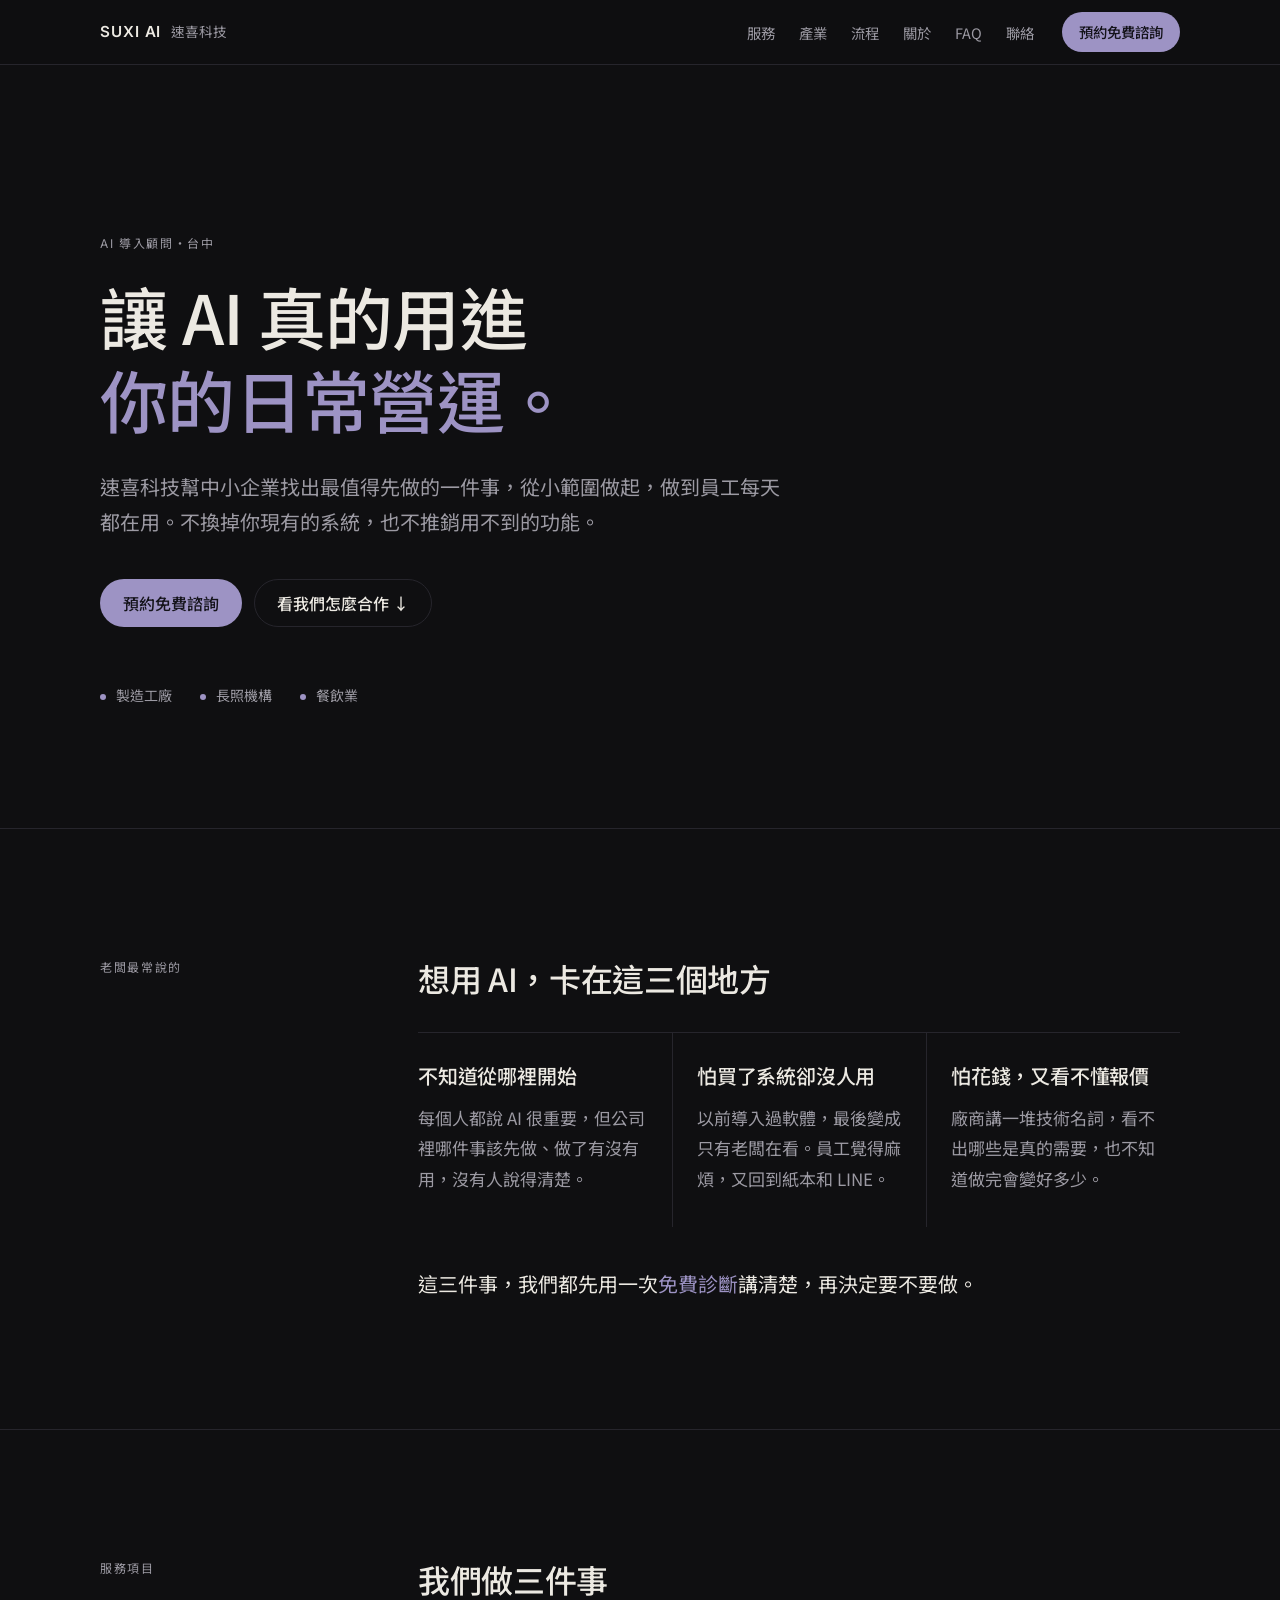
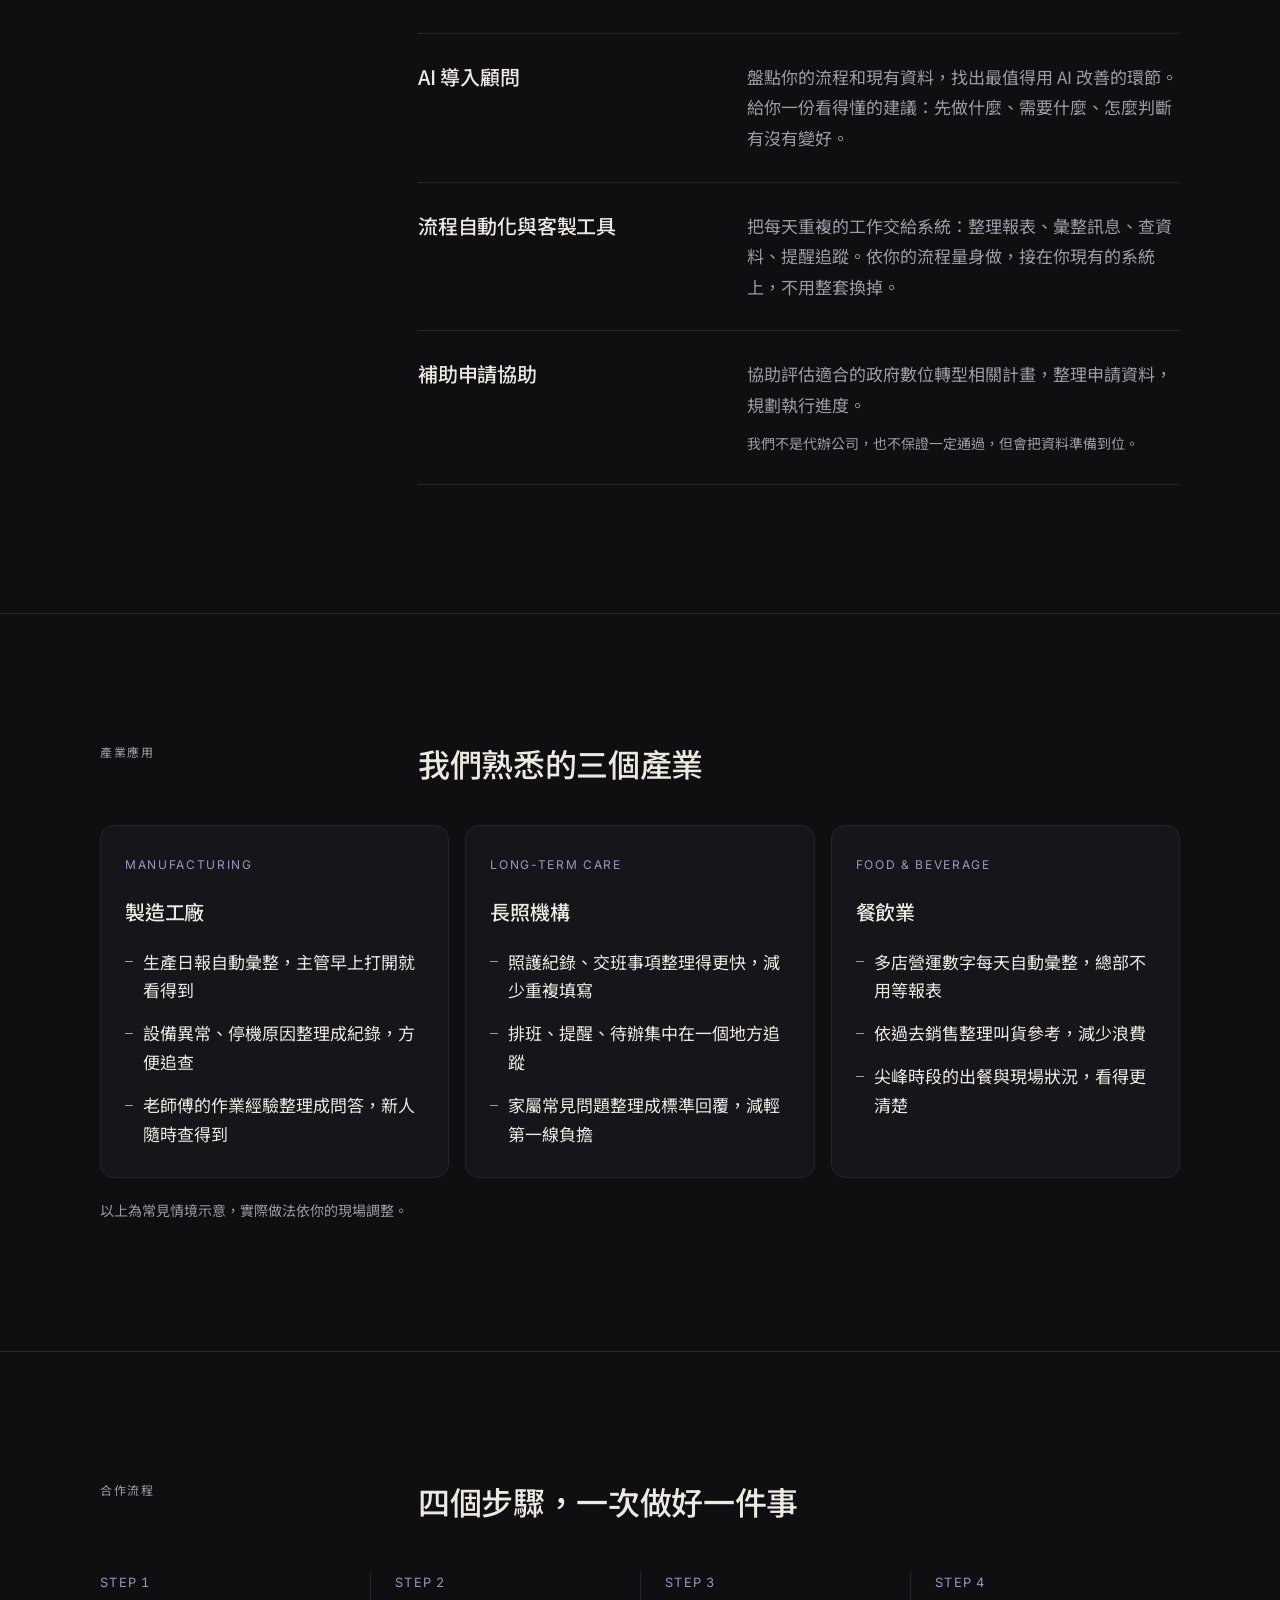
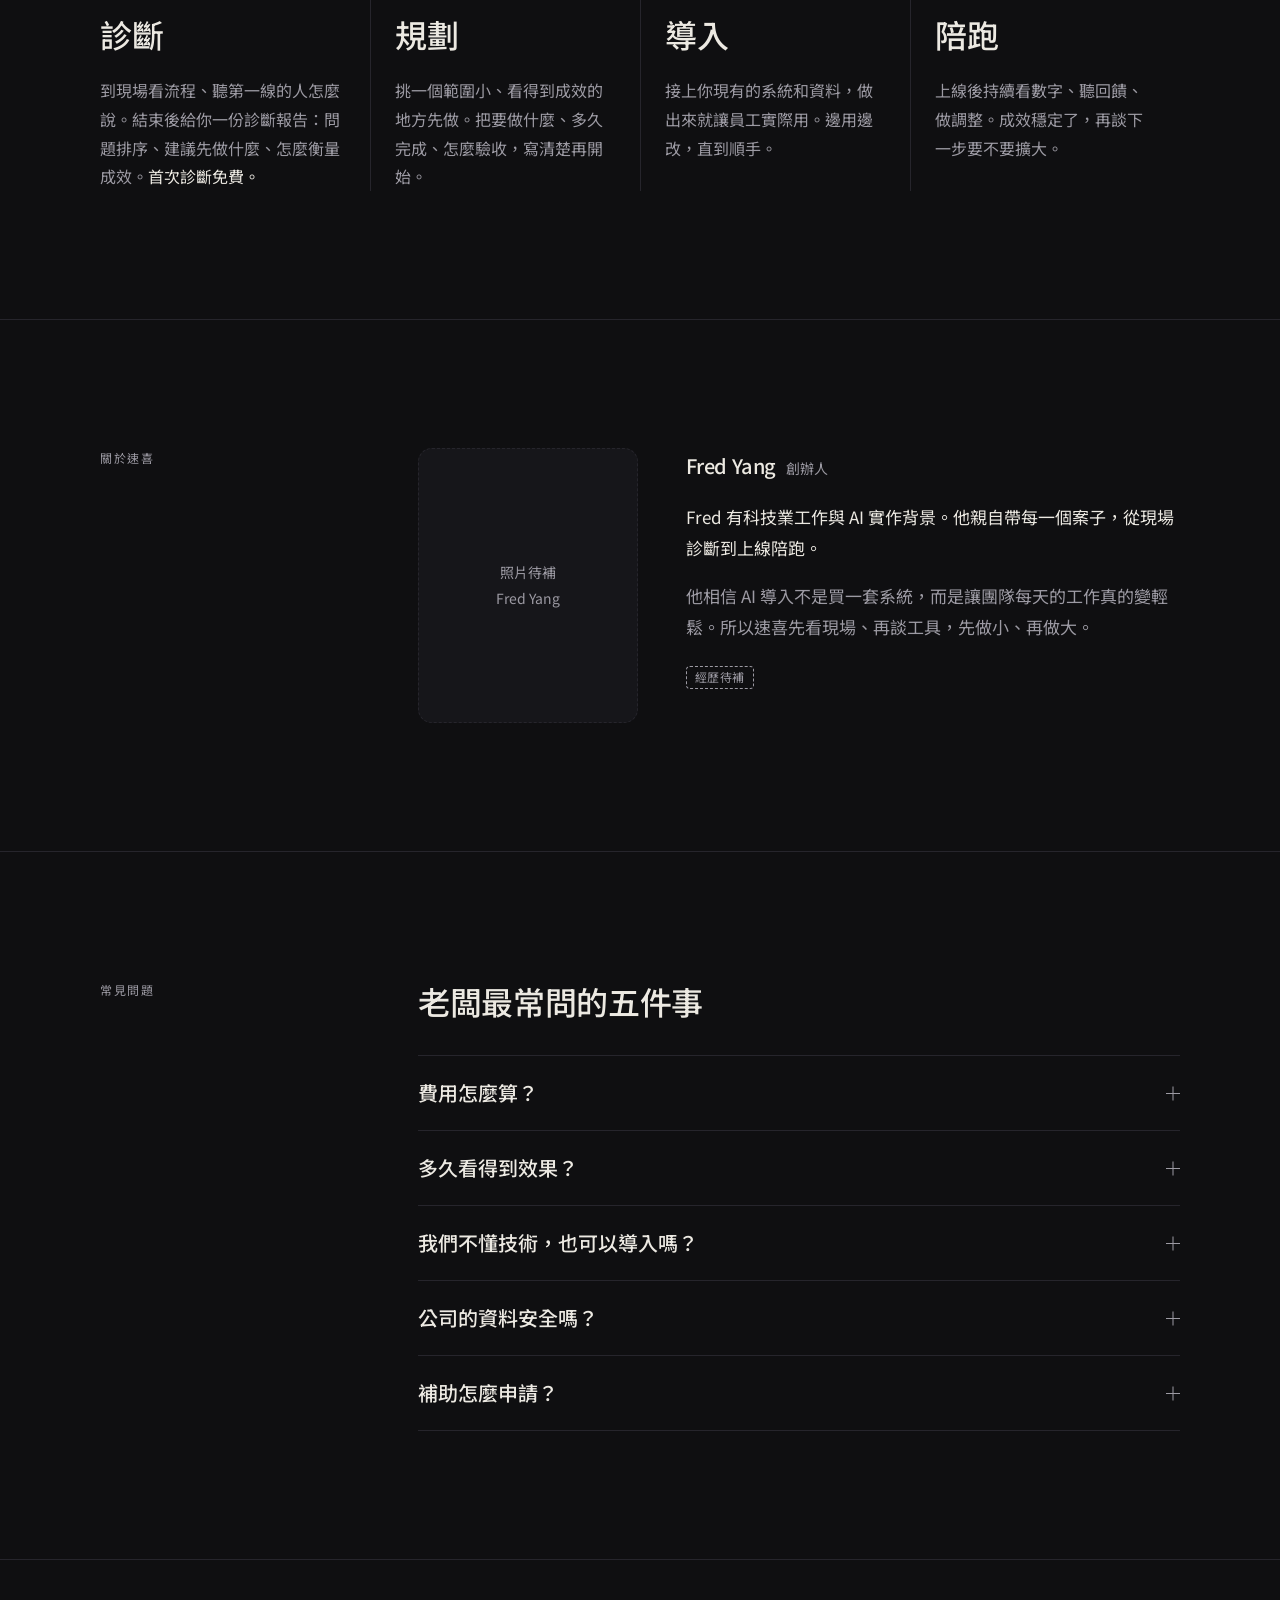
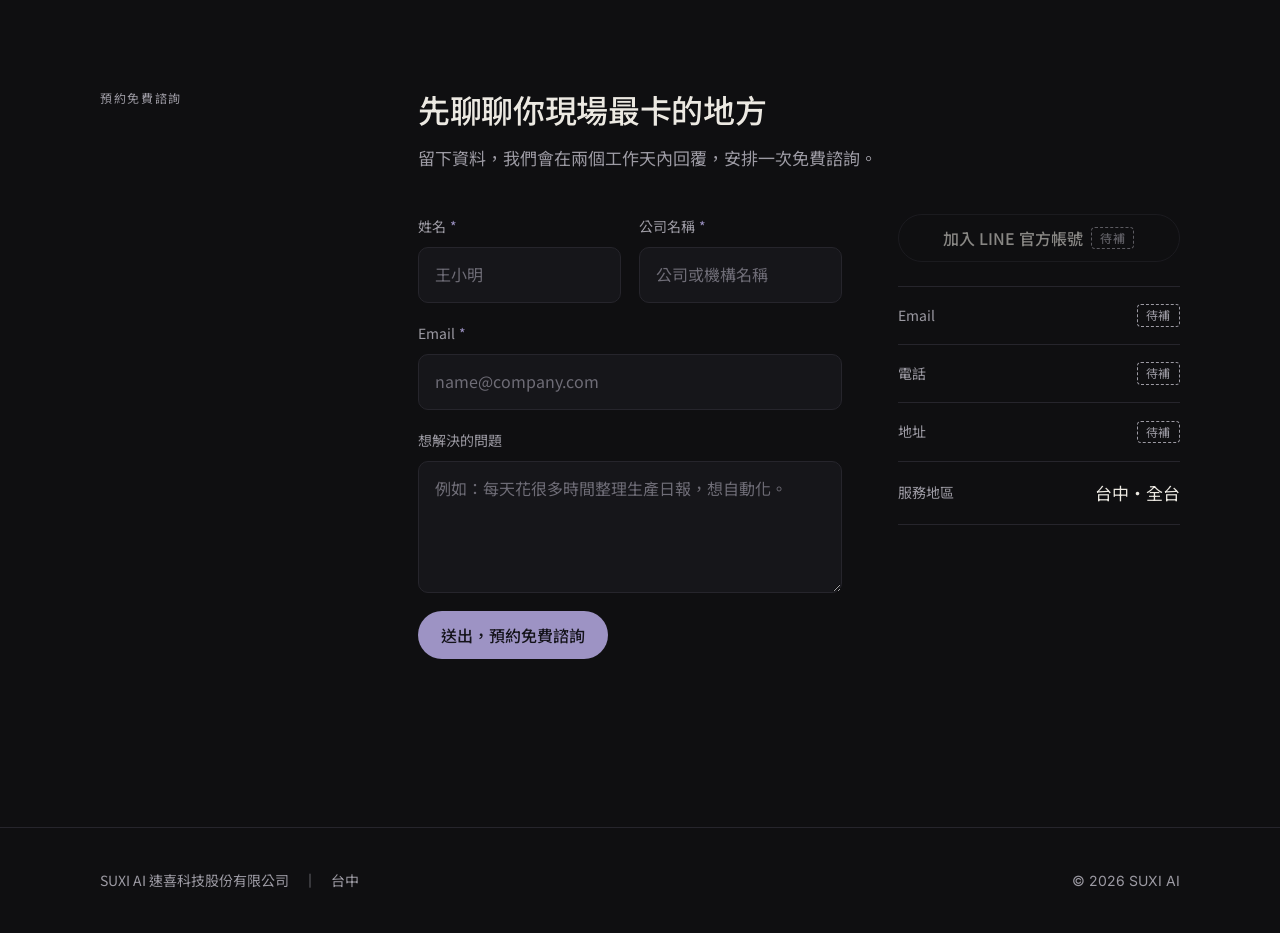
==== commit b7711475: "官網 v2：單頁式霧黑版，含 SEO、JSON-LD、llms.txt 舊版中英 8 頁移除（保留在歷史紀錄），保留 assets logo 檔。  Co-Authored-By: Claude Op" ====
--- a/index.html
+++ b/index.html
@@ -2,151 +2,686 @@
 <html lang="zh-Hant-TW">
 <head>
 <meta charset="utf-8">
-<meta name="viewport" content="width=device-width, initial-scale=1">
-<title>速喜科技 SUXI AI｜進傳產現場，把 AI 接進舊系統</title>
-<meta name="description" content="速喜科技進傳產現場，把 AI 接進正在跑的舊系統，讓它真正用起來，不是只交一份報告。">
-<meta name="theme-color" content="#FBFAF8">
-<link rel="icon" href="assets/favicon.ico" sizes="48x48">
-<link rel="icon" href="assets/favicon.svg" type="image/svg+xml">
-<link rel="apple-touch-icon" href="assets/apple-touch-icon.png">
+<meta name="viewport" content="width=device-width, initial-scale=1, viewport-fit=cover">
+<title>速喜科技 SUXI AI</title>
+<meta name="claude:viewport-fit-sides" content="cover">
+<meta name="description" content="速喜科技協助台中與全台中小企業導入 AI：流程自動化、客製工具開發、政府數位轉型補助申請協助。專注製造工廠、長照機構、餐飲業。首次診斷免費。">
+<meta name="theme-color" content="#0f0f11">
+<link rel="canonical" href="https://suxiai.org/">
+<meta property="og:type" content="website">
+<meta property="og:site_name" content="速喜科技 SUXI AI">
+<meta property="og:locale" content="zh_TW">
+<meta property="og:url" content="https://suxiai.org/">
+<meta property="og:title" content="速喜科技 SUXI AI｜讓 AI 真的用進日常營運">
+<meta property="og:description" content="中小企業 AI 導入顧問。先找出最值得做的一件事，從小範圍做起，做到員工每天都在用。首次診斷免費。">
+<!-- 待補：分享縮圖 1200×630，放好後取消下面兩行註解 -->
+<!-- <meta property="og:image" content="https://suxiai.org/og.png"> -->
+<!-- <meta name="twitter:image" content="https://suxiai.org/og.png"> -->
+<meta name="twitter:card" content="summary_large_image">
+<meta name="twitter:title" content="速喜科技 SUXI AI｜讓 AI 真的用進日常營運">
+<meta name="twitter:description" content="中小企業 AI 導入顧問：流程自動化、客製工具、補助申請協助。服務製造工廠、長照機構、餐飲業。">
+<link rel="icon" href="data:image/svg+xml,%3Csvg xmlns='http://www.w3.org/2000/svg' viewBox='0 0 32 32'%3E%3Crect width='32' height='32' rx='7' fill='%230f0f11'/%3E%3Ctext x='16' y='22' font-family='Arial' font-size='16' font-weight='600' fill='%23ece9e2' text-anchor='middle'%3ES%3C/text%3E%3Ccircle cx='24' cy='9' r='2.6' fill='%239d93c4'/%3E%3C/svg%3E">
 <link rel="preconnect" href="https://fonts.googleapis.com">
 <link rel="preconnect" href="https://fonts.gstatic.com" crossorigin>
-<link href="https://fonts.googleapis.com/css2?family=Noto+Sans+TC:wght@400;700&display=swap" rel="stylesheet">
-<link rel="stylesheet" href="style.css">
+<link rel="stylesheet" href="https://fonts.googleapis.com/css2?family=Inter:wght@300;400;500;600&family=Noto+Sans+TC:wght@300;400;500;700&display=swap">
+
 <script type="application/ld+json">
 {
   "@context": "https://schema.org",
-  "@type": "Organization",
-  "name": "速喜科技有限公司",
-  "alternateName": "SUXI AI",
-  "email": "suxi.ai@gmail.com",
-  "description": "速喜科技進傳產現場，把 AI 接進正在跑的舊系統，讓它真正用起來。"
+  "@type": "ProfessionalService",
+  "@id": "https://suxiai.org/#organization",
+  "name": "速喜科技股份有限公司",
+  "alternateName": ["SUXI AI", "速喜科技"],
+  "url": "https://suxiai.org/",
+  "description": "速喜科技是位於台中的 AI 導入顧問與軟體服務公司，協助中小企業把 AI 用進日常營運，提供 AI 導入顧問、流程自動化與客製工具開發、政府數位轉型相關補助申請協助。專注製造工廠、長照機構、餐飲業。",
+  "founder": { "@type": "Person", "name": "Fred Yang", "jobTitle": "創辦人" },
+  "areaServed": { "@type": "Country", "name": "Taiwan" },
+  "address": { "@type": "PostalAddress", "addressLocality": "台中市", "addressCountry": "TW" },
+  "knowsAbout": ["AI 導入", "流程自動化", "客製化軟體", "數位轉型", "製造業", "長期照顧", "餐飲業"],
+  "hasOfferCatalog": {
+    "@type": "OfferCatalog",
+    "name": "服務項目",
+    "itemListElement": [
+      { "@type": "Offer", "itemOffered": { "@type": "Service", "name": "AI 導入顧問", "description": "盤點流程與現有資料，找出最值得用 AI 改善的環節，提出可衡量的導入建議。" } },
+      { "@type": "Offer", "itemOffered": { "@type": "Service", "name": "流程自動化與客製工具開發", "description": "依企業流程量身開發報表彙整、訊息整理、查詢與提醒等工具，串接現有系統。" } },
+      { "@type": "Offer", "itemOffered": { "@type": "Service", "name": "補助申請協助", "description": "協助評估適合的政府數位轉型相關計畫，整理申請資料並規劃執行進度，不保證核准。" } }
+    ]
+  }
 }
 </script>
+<script type="application/ld+json">
+{
+  "@context": "https://schema.org",
+  "@type": "FAQPage",
+  "mainEntity": [
+    { "@type": "Question", "name": "速喜科技的費用怎麼算？", "acceptedAnswer": { "@type": "Answer", "text": "首次診斷免費，包含一次現場訪談和一份診斷報告。之後依範圍、系統串接的深度和需要的時間報價，報價前會先說清楚每一項在做什麼。" } },
+    { "@type": "Question", "name": "導入 AI 多久看得到效果？", "acceptedAnswer": { "@type": "Answer", "text": "速喜會先挑一個範圍小的地方做，並在開始前和客戶一起定好怎麼算有變好。實際時間依範圍而定，診斷後會提供具體時程。" } },
+    { "@type": "Question", "name": "我們不懂技術，也可以導入 AI 嗎？", "acceptedAnswer": { "@type": "Answer", "text": "可以。客戶只要說明現場哪裡最卡，技術的部分由速喜處理，也會教員工怎麼用，直到他們自己會用。" } },
+    { "@type": "Question", "name": "公司的資料安全嗎？", "acceptedAnswer": { "@type": "Answer", "text": "速喜只取必要的資料，開始前可以先簽保密協議。資料的使用範圍和歸屬會寫進合約。" } },
+    { "@type": "Question", "name": "政府數位轉型補助怎麼申請？", "acceptedAnswer": { "@type": "Answer", "text": "速喜會協助評估適合的政府數位轉型相關計畫，整理申請資料，並規劃執行與成果查核。是否核准由主管機關審查，不保證通過。" } }
+  ]
+}
+</script>
+
+<style>
+/* Layout: Swiss grid. 左側窄欄放區塊標籤，右側寬欄放內容；手機改單欄。單一深色主題（霧面黑）。 */
+:root {
+  --bg: #0f0f11;
+  --surface: #16161a;
+  --line: #26252c;
+  --fg: #ece9e2;
+  --muted: #9c9aa3;
+  --accent: #9d93c4;
+  --accent-ink: #14131a;
+  --font-text: "Inter", "Noto Sans TC", -apple-system, "PingFang TC", "Microsoft JhengHei", sans-serif;
+  --font-cjk: "Noto Sans TC", "Inter", -apple-system, "PingFang TC", "Microsoft JhengHei", sans-serif;
+  --step--1: 0.875rem;
+  --step-0: 1.0625rem;
+  --step-1: 1.25rem;
+  --step-2: clamp(1.5rem, 1.2rem + 1.2vw, 2rem);
+  --step-3: clamp(2.25rem, 1.4rem + 3.6vw, 4.25rem);
+  --wrap: 1120px;
+  color-scheme: dark;
+}
+* { box-sizing: border-box; }
+[hidden] { display: none !important; }
+html { scroll-behavior: smooth; scroll-padding-top: 80px; }
+@media (prefers-reduced-motion: reduce) { html { scroll-behavior: auto; } * { transition: none !important; } }
+body {
+  margin: 0;
+  background: var(--bg);
+  color: var(--fg);
+  font-family: var(--font-cjk);
+  font-size: var(--step-0);
+  line-height: 1.8;
+  font-weight: 400;
+  -webkit-font-smoothing: antialiased;
+  text-rendering: optimizeLegibility;
+}
+body::before { content: ""; position: fixed; inset: 0 0 auto; height: env(safe-area-inset-top, 0px); z-index: 30; background: var(--bg); }
+a { color: inherit; }
+h1, h2, h3 { font-weight: 500; text-wrap: balance; margin: 0; letter-spacing: -0.01em; }
+p { margin: 0; }
+.wrap {
+  max-width: var(--wrap);
+  margin: 0 auto;
+  padding-left: max(20px, env(safe-area-inset-left, 0px));
+  padding-right: max(20px, env(safe-area-inset-right, 0px));
+}
+.en { font-family: var(--font-text); }
+.label {
+  font-family: var(--font-text);
+  font-size: 0.75rem;
+  letter-spacing: 0.14em;
+  text-transform: uppercase;
+  color: var(--muted);
+}
+.label b { color: var(--accent); font-weight: 500; }
+.tbd {
+  display: inline-block;
+  font-size: 0.75rem;
+  line-height: 1.4;
+  padding: 2px 8px;
+  border: 1px dashed var(--muted);
+  border-radius: 4px;
+  color: var(--muted);
+  letter-spacing: 0.04em;
+}
+
+/* Buttons */
+.btn {
+  display: inline-flex; align-items: center; justify-content: center; gap: 8px;
+  min-height: 48px; padding: 0 22px;
+  border-radius: 999px;
+  font: 500 1rem/1 var(--font-cjk);
+  text-decoration: none;
+  border: 1px solid transparent;
+  cursor: pointer;
+  white-space: nowrap;
+  transition: background-color .2s, color .2s, border-color .2s;
+}
+.btn-primary { background: var(--accent); color: var(--accent-ink); }
+.btn-primary:hover { background: var(--fg); }
+.btn-ghost { border-color: var(--line); color: var(--fg); background: transparent; }
+.btn-ghost:hover { border-color: var(--muted); }
+.btn:focus-visible, a:focus-visible, summary:focus-visible, input:focus-visible, textarea:focus-visible, button:focus-visible {
+  outline: 2px solid var(--accent); outline-offset: 3px;
+}
+.btn[aria-disabled="true"] { opacity: .55; cursor: not-allowed; }
+
+/* Header */
+.site-header {
+  position: sticky; top: env(safe-area-inset-top, 0px); z-index: 20;
+  background: rgba(15, 15, 17, 0.86);
+  -webkit-backdrop-filter: blur(12px); backdrop-filter: blur(12px);
+  border-bottom: 1px solid var(--line);
+}
+.site-header .wrap { display: flex; align-items: center; justify-content: space-between; gap: 16px; height: 64px; }
+.brand { display: flex; align-items: baseline; gap: 10px; text-decoration: none; white-space: nowrap; }
+.brand .en { font-weight: 600; letter-spacing: 0.06em; font-size: 0.95rem; }
+.brand .zh { color: var(--muted); font-size: 0.85rem; }
+.nav { display: flex; align-items: center; gap: 28px; }
+.nav-links { display: flex; gap: 24px; list-style: none; margin: 0; padding: 0; }
+.nav-links a { text-decoration: none; color: var(--muted); font-size: 0.9rem; }
+.nav-links a:hover { color: var(--fg); }
+.nav .btn { min-height: 40px; padding: 0 16px; font-size: 0.9rem; }
+.menu-toggle { display: none; white-space: nowrap; background: none; border: 1px solid var(--line); color: var(--fg); border-radius: 999px; height: 40px; padding: 0 14px; font: 500 0.9rem var(--font-cjk); cursor: pointer; }
+@media (max-width: 860px) {
+  .menu-toggle { display: inline-flex; align-items: center; }
+  .nav-links {
+    position: absolute; left: 0; right: 0; top: 64px;
+    flex-direction: column; gap: 0;
+    background: var(--bg); border-bottom: 1px solid var(--line);
+    padding: 8px max(20px, env(safe-area-inset-right, 0px)) 16px max(20px, env(safe-area-inset-left, 0px));
+  }
+  .nav-links a { display: block; padding: 12px 0; font-size: 1.05rem; color: var(--fg); border-bottom: 1px solid var(--line); }
+  .nav-links li:last-child a { border-bottom: 0; }
+  .nav { gap: 10px; }
+}
+@media (max-width: 420px) { .brand .zh { display: none; } }
+@media (max-width: 340px) { .nav .btn-primary { display: none; } }
+
+/* Sections */
+section { border-top: 1px solid var(--line); }
+.section { padding-block: clamp(72px, 10vw, 128px); }
+.grid {
+  display: grid;
+  grid-template-columns: minmax(0, 1fr) minmax(0, 3fr);
+  gap: 32px clamp(24px, 5vw, 72px);
+}
+.grid > * { min-width: 0; }
+.section-head { display: flex; flex-direction: column; gap: 12px; }
+.section-title { font-size: var(--step-2); line-height: 1.35; }
+.lede { color: var(--muted); max-width: 36em; }
+@media (max-width: 760px) { .grid { grid-template-columns: minmax(0, 1fr); } }
+
+/* Hero */
+.hero { border-top: 0; padding-block: clamp(72px, 14vw, 168px) clamp(64px, 10vw, 120px); }
+.hero h1 {
+  font-size: var(--step-3);
+  line-height: 1.22;
+  font-weight: 500;
+  max-width: 13em;
+  margin-top: 20px;
+}
+.hero h1 .accent { color: var(--accent); }
+.hero .sub { margin-top: 28px; max-width: 34em; color: var(--muted); font-size: var(--step-1); line-height: 1.75; }
+.hero .actions { margin-top: 40px; display: flex; flex-wrap: wrap; gap: 12px; }
+.hero .industries { margin-top: 56px; display: flex; flex-wrap: wrap; gap: 8px 28px; color: var(--muted); font-size: var(--step--1); }
+.hero .industries span::before { content: ""; display: inline-block; width: 6px; height: 6px; border-radius: 50%; background: var(--accent); margin-right: 10px; vertical-align: middle; }
+
+/* Pain points */
+.pains { display: grid; grid-template-columns: repeat(3, minmax(0, 1fr)); gap: 0; border-top: 1px solid var(--line); }
+.pain { padding: 28px 24px 32px 0; display: flex; flex-direction: column; gap: 12px; }
+.pain + .pain { padding-left: 24px; border-left: 1px solid var(--line); }
+.pain h3 { font-size: var(--step-1); line-height: 1.5; }
+.pain p { color: var(--muted); }
+.closing { margin-top: 40px; font-size: var(--step-1); line-height: 1.7; }
+.closing em { font-style: normal; color: var(--accent); }
+@media (max-width: 860px) {
+  .pains { grid-template-columns: minmax(0, 1fr); }
+  .pain, .pain + .pain { padding: 24px 0; border-left: 0; }
+  .pain + .pain { border-top: 1px solid var(--line); }
+}
+
+/* Services */
+.services { display: flex; flex-direction: column; }
+.service { display: grid; grid-template-columns: minmax(0, 2fr) minmax(0, 3fr); gap: 12px 40px; padding-block: 28px; border-top: 1px solid var(--line); }
+.service:last-child { border-bottom: 1px solid var(--line); }
+.service h3 { font-size: var(--step-1); line-height: 1.5; }
+.service p { color: var(--muted); }
+.service .note { display: block; margin-top: 10px; font-size: var(--step--1); color: var(--muted); }
+@media (max-width: 760px) { .service { grid-template-columns: minmax(0, 1fr); } }
+
+/* Industries */
+.cards { display: grid; grid-template-columns: repeat(3, minmax(0, 1fr)); gap: 16px; }
+.card { background: var(--surface); border: 1px solid var(--line); border-radius: 14px; padding: 28px 24px; display: flex; flex-direction: column; gap: 18px; }
+.card .label { color: var(--accent); }
+.card h3 { font-size: var(--step-1); }
+.card ul { list-style: none; margin: 0; padding: 0; display: flex; flex-direction: column; gap: 14px; }
+.card li { padding-left: 18px; position: relative; color: var(--fg); line-height: 1.7; }
+.card li::before { content: ""; position: absolute; left: 0; top: 0.8em; width: 8px; height: 1px; background: var(--muted); }
+.fineprint { margin-top: 20px; font-size: var(--step--1); color: var(--muted); }
+@media (max-width: 960px) { .cards { grid-template-columns: minmax(0, 1fr); } }
+
+/* Process */
+.steps { list-style: none; margin: 0; padding: 0; display: grid; grid-template-columns: repeat(4, minmax(0, 1fr)); gap: 0; counter-reset: step; }
+.step { padding: 0 24px 0 0; display: flex; flex-direction: column; gap: 12px; position: relative; }
+.step + .step { padding-left: 24px; border-left: 1px solid var(--line); }
+.step .num { font-family: var(--font-text); font-size: 0.8rem; letter-spacing: 0.1em; color: var(--accent); font-variant-numeric: tabular-nums; }
+.step h3 { font-size: var(--step-2); }
+.step p { color: var(--muted); font-size: 1rem; }
+.step .free { color: var(--fg); }
+@media (max-width: 960px) {
+  .steps { grid-template-columns: minmax(0, 1fr); }
+  .step, .step + .step { padding: 24px 0 24px 28px; border-left: 1px solid var(--line); }
+  .step::before { content: ""; position: absolute; left: -4px; top: 32px; width: 7px; height: 7px; border-radius: 50%; background: var(--accent); }
+}
+
+/* About */
+.about { display: grid; grid-template-columns: minmax(0, 220px) minmax(0, 1fr); gap: 32px 48px; align-items: start; }
+.photo {
+  aspect-ratio: 4 / 5; max-width: 100%; width: 100%;
+  border: 1px dashed var(--line); border-radius: 14px;
+  background: var(--surface);
+  display: grid; place-items: center; text-align: center;
+  color: var(--muted); font-size: var(--step--1); padding: 16px;
+}
+.about-body { display: flex; flex-direction: column; gap: 18px; max-width: 38em; }
+.about-body .name { font-size: var(--step-1); font-weight: 500; }
+.about-body .name small { font-size: var(--step--1); color: var(--muted); font-weight: 400; margin-left: 10px; }
+.about-body p { color: var(--muted); }
+.about-body p.strong { color: var(--fg); }
+@media (max-width: 600px) { .about { grid-template-columns: minmax(0, 1fr); } .photo { max-width: 200px; } }
+
+/* FAQ */
+.faq { border-top: 1px solid var(--line); }
+.faq details { border-bottom: 1px solid var(--line); }
+.faq summary {
+  list-style: none; cursor: pointer;
+  display: flex; justify-content: space-between; align-items: center; gap: 16px;
+  padding: 22px 0; font-size: var(--step-1); font-weight: 500; line-height: 1.5;
+}
+.faq summary::-webkit-details-marker { display: none; }
+.faq summary .plus { flex: none; width: 14px; height: 14px; position: relative; }
+.faq summary .plus::before, .faq summary .plus::after { content: ""; position: absolute; left: 0; right: 0; top: 50%; height: 1px; background: var(--muted); transition: transform .2s; }
+.faq summary .plus::after { transform: rotate(90deg); }
+.faq details[open] summary .plus::after { transform: rotate(0deg); }
+.faq details p { padding: 0 0 24px; color: var(--muted); max-width: 40em; }
+
+/* Contact */
+.contact-grid { display: grid; grid-template-columns: minmax(0, 3fr) minmax(0, 2fr); gap: 40px 56px; }
+form { display: flex; flex-direction: column; gap: 18px; }
+.field { display: flex; flex-direction: column; gap: 8px; }
+.field label { font-size: var(--step--1); color: var(--muted); }
+.field label .req { color: var(--accent); margin-left: 4px; }
+input, textarea {
+  width: 100%;
+  background: var(--surface);
+  border: 1px solid var(--line);
+  border-radius: 10px;
+  color: var(--fg);
+  font: 400 1rem/1.6 var(--font-cjk);
+  padding: 14px 16px;
+}
+input::placeholder, textarea::placeholder { color: #6e6c76; }
+input:hover, textarea:hover { border-color: #3a3842; }
+textarea { min-height: 132px; resize: vertical; }
+.form-row { display: grid; grid-template-columns: minmax(0, 1fr) minmax(0, 1fr); gap: 18px; }
+@media (max-width: 560px) { .form-row { grid-template-columns: minmax(0, 1fr); } }
+.form-status { min-height: 1.6em; font-size: var(--step--1); color: var(--muted); }
+.form-status.ok { color: var(--fg); }
+.form-status.err { color: #e0a2a2; }
+.contact-side { display: flex; flex-direction: column; gap: 24px; }
+.contact-list { list-style: none; margin: 0; padding: 0; border-top: 1px solid var(--line); }
+.contact-list li { display: flex; justify-content: space-between; align-items: center; gap: 16px; padding: 16px 0; border-bottom: 1px solid var(--line); }
+.contact-list span:first-child { color: var(--muted); font-size: var(--step--1); }
+@media (max-width: 860px) { .contact-grid { grid-template-columns: minmax(0, 1fr); } }
+
+/* Footer */
+footer { border-top: 1px solid var(--line); padding-block: 40px calc(40px + env(safe-area-inset-bottom, 0px)); }
+footer .wrap { display: flex; flex-wrap: wrap; justify-content: space-between; gap: 12px 24px; color: var(--muted); font-size: var(--step--1); }
+
+/* 手機底部固定 CTA */
+.mobile-cta { display: none; }
+@media (max-width: 760px) {
+  .mobile-cta {
+    display: block; position: fixed; left: 0; right: 0; bottom: 0; z-index: 15;
+    padding: 12px max(16px, env(safe-area-inset-right, 0px)) calc(12px + env(safe-area-inset-bottom, 0px)) max(16px, env(safe-area-inset-left, 0px));
+    background: rgba(15, 15, 17, 0.92);
+    -webkit-backdrop-filter: blur(12px); backdrop-filter: blur(12px);
+    border-top: 1px solid var(--line);
+    transition: transform .25s;
+  }
+  .mobile-cta .btn { width: 100%; }
+  .mobile-cta.hide { transform: translateY(110%); }
+  footer { padding-bottom: calc(110px + env(safe-area-inset-bottom, 0px)); }
+}
+</style>
 </head>
 <body>
 
-<svg width="0" height="0" style="position:absolute" aria-hidden="true">
-  <symbol id="a-right" viewBox="0 0 44 44"><path d="M5 22H38M24 8L38 22L24 36"/></symbol>
-  <symbol id="a-up" viewBox="0 0 44 44"><path d="M22 39V6M8 20L22 6L36 20"/></symbol>
-  <symbol id="a-left" viewBox="0 0 44 44"><path d="M39 22H6M20 8L6 22L20 36"/></symbol>
-</svg>
-
 <header class="site-header">
   <div class="wrap">
-    <a href="./" class="brand"><img src="assets/suxi-horizontal-bi.svg" alt="速喜科技 SUXI AI" width="86" height="50"></a>
-    <nav class="nav" aria-label="主選單">
-      <a href="./" aria-current="page">首頁</a>
-      <a href="services/">服務</a>
-      <a href="about/">關於</a>
-      <a href="contact/">聯絡</a>
-      <a href="en/" lang="en" hreflang="en">EN</a>
+    <a class="brand" href="#top" aria-label="速喜科技 SUXI AI 回到頁首">
+      <span class="en">SUXI AI</span><span class="zh">速喜科技</span>
+    </a>
+    <nav class="nav" aria-label="主要導覽">
+      <ul class="nav-links" id="nav-links">
+        <li><a href="#services">服務</a></li>
+        <li><a href="#industries">產業</a></li>
+        <li><a href="#process">流程</a></li>
+        <li><a href="#about">關於</a></li>
+        <li><a href="#faq">FAQ</a></li>
+        <li><a href="#contact">聯絡</a></li>
+      </ul>
+      <button class="menu-toggle" id="menu-toggle" type="button" aria-expanded="false" aria-controls="nav-links">選單</button>
+      <a class="btn btn-primary" href="#contact">預約免費諮詢</a>
     </nav>
   </div>
 </header>
 
-<main>
-  <section class="hero">
+<main id="top">
+
+  <!-- 1. Hero -->
+  <section class="hero" aria-labelledby="hero-title">
     <div class="wrap">
-      <p class="display" aria-hidden="true"><span>進現場，</span><span>把問題做完<span class="seal" style="display:inline">。</span></span></p>
-      <div class="hero-text">
-        <h1>速喜科技進傳產現場，把 AI 接進正在跑的舊系統，讓它真正用起來。</h1>
-        <p class="lead">不是只交一份報告。我們人到產線，接上你現在的工單、報表和舊系統，做到現場每天真的在用。</p>
-        <a class="btn" href="mailto:suxi.ai@gmail.com">帶一個產線痛點來，我們告訴你能不能做。</a>
-        <span class="mailnote">寄信到 suxi.ai@gmail.com</span>
-      </div>
-    </div>
-  </section>
-
-  <section class="wall">
+      <p class="label">AI 導入顧問・台中</p>
+      <h1 id="hero-title">讓 AI 真的用進<br><span class="accent">你的日常營運。</span></h1>
+      <p class="sub">速喜科技幫中小企業找出最值得先做的一件事，從小範圍做起，做到員工每天都在用。不換掉你現有的系統，也不推銷用不到的功能。</p>
+      <div class="actions">
+        <a class="btn btn-primary" href="#contact">預約免費諮詢</a>
+        <a class="btn btn-ghost" href="#process">看我們怎麼合作 ↓</a>
+      </div>
+      <p class="industries" aria-label="服務產業"><span>製造工廠</span><span>長照機構</span><span>餐飲業</span></p>
+    </div>
+  </section>
+
+  <!-- 2. 痛點 -->
+  <section class="section" id="pains" aria-labelledby="pains-title">
+    <div class="wrap grid">
+      <div class="section-head">
+        <p class="label">老闆最常說的</p>
+      </div>
+      <div>
+        <h2 class="section-title" id="pains-title">想用 AI，卡在這三個地方</h2>
+        <div class="pains" style="margin-top:32px">
+          <div class="pain">
+            <h3>不知道從哪裡開始</h3>
+            <p>每個人都說 AI 很重要，但公司裡哪件事該先做、做了有沒有用，沒有人說得清楚。</p>
+          </div>
+          <div class="pain">
+            <h3>怕買了系統卻沒人用</h3>
+            <p>以前導入過軟體，最後變成只有老闆在看。員工覺得麻煩，又回到紙本和 LINE。</p>
+          </div>
+          <div class="pain">
+            <h3>怕花錢，又看不懂報價</h3>
+            <p>廠商講一堆技術名詞，看不出哪些是真的需要，也不知道做完會變好多少。</p>
+          </div>
+        </div>
+        <p class="closing">這三件事，我們都先用一次<em>免費診斷</em>講清楚，再決定要不要做。</p>
+      </div>
+    </div>
+  </section>
+
+  <!-- 3. 服務 -->
+  <section class="section" id="services" aria-labelledby="services-title">
+    <div class="wrap grid">
+      <div class="section-head">
+        <p class="label">服務項目</p>
+      </div>
+      <div>
+        <h2 class="section-title" id="services-title">我們做三件事</h2>
+        <div class="services" style="margin-top:32px">
+          <article class="service">
+            <h3>AI 導入顧問</h3>
+            <p>盤點你的流程和現有資料，找出最值得用 AI 改善的環節。給你一份看得懂的建議：先做什麼、需要什麼、怎麼判斷有沒有變好。</p>
+          </article>
+          <article class="service">
+            <h3>流程自動化與客製工具</h3>
+            <p>把每天重複的工作交給系統：整理報表、彙整訊息、查資料、提醒追蹤。依你的流程量身做，接在你現有的系統上，不用整套換掉。</p>
+          </article>
+          <article class="service">
+            <h3>補助申請協助</h3>
+            <p>協助評估適合的政府數位轉型相關計畫，整理申請資料，規劃執行進度。<span class="note">我們不是代辦公司，也不保證一定通過，但會把資料準備到位。</span></p>
+          </article>
+        </div>
+      </div>
+    </div>
+  </section>
+
+  <!-- 4. 產業 -->
+  <section class="section" id="industries" aria-labelledby="industries-title">
     <div class="wrap">
-      <div class="head">
-        <h2>我們怎麼進廠<span class="seal">。</span></h2>
-        <p class="en">How we work on site</p>
-      </div>
-      <ol class="plates three">
-        <li class="plate">
-          <div class="plate-top"><svg class="arrow" aria-hidden="true"><use href="#a-right"/></svg><span class="num">01</span></div>
-          <h3>進廠前</h3>
-          <p class="en">Before we arrive</p>
-          <p class="what">先對齊一個痛點</p>
-          <p>我們先聽你最卡的一件事。可能是不良追不到原因、稼動算不清楚，或報表每天要人手抄。一起看適不適合做、值不值得做，也看能不能走政府補助。</p>
+      <div class="grid" style="margin-bottom:40px">
+        <div class="section-head"><p class="label">產業應用</p></div>
+        <h2 class="section-title" id="industries-title">我們熟悉的三個產業</h2>
+      </div>
+      <div class="cards">
+        <article class="card">
+          <p class="label">Manufacturing</p>
+          <h3>製造工廠</h3>
+          <ul>
+            <li>生產日報自動彙整，主管早上打開就看得到</li>
+            <li>設備異常、停機原因整理成紀錄，方便追查</li>
+            <li>老師傅的作業經驗整理成問答，新人隨時查得到</li>
+          </ul>
+        </article>
+        <article class="card">
+          <p class="label">Long-term Care</p>
+          <h3>長照機構</h3>
+          <ul>
+            <li>照護紀錄、交班事項整理得更快，減少重複填寫</li>
+            <li>排班、提醒、待辦集中在一個地方追蹤</li>
+            <li>家屬常見問題整理成標準回覆，減輕第一線負擔</li>
+          </ul>
+        </article>
+        <article class="card">
+          <p class="label">Food &amp; Beverage</p>
+          <h3>餐飲業</h3>
+          <ul>
+            <li>多店營運數字每天自動彙整，總部不用等報表</li>
+            <li>依過去銷售整理叫貨參考，減少浪費</li>
+            <li>尖峰時段的出餐與現場狀況，看得更清楚</li>
+          </ul>
+        </article>
+      </div>
+      <p class="fineprint">以上為常見情境示意，實際做法依你的現場調整。</p>
+    </div>
+  </section>
+
+  <!-- 5. 流程 -->
+  <section class="section" id="process" aria-labelledby="process-title">
+    <div class="wrap">
+      <div class="grid" style="margin-bottom:48px">
+        <div class="section-head"><p class="label">合作流程</p></div>
+        <h2 class="section-title" id="process-title">四個步驟，一次做好一件事</h2>
+      </div>
+      <ol class="steps">
+        <li class="step">
+          <span class="num">STEP 1</span>
+          <h3>診斷</h3>
+          <p>到現場看流程、聽第一線的人怎麼說。結束後給你一份診斷報告：問題排序、建議先做什麼、怎麼衡量成效。<span class="free">首次診斷免費。</span></p>
         </li>
-        <li class="plate">
-          <div class="plate-top"><svg class="arrow" aria-hidden="true"><use href="#a-up"/></svg><span class="num">02</span></div>
-          <h3>進廠後</h3>
-          <p class="en">On site</p>
-          <p class="what">人到現場，接上舊系統</p>
-          <p>不推倒重來。你現在用的系統、Excel、紙本工單，能接的就接。先讓一條線跑起來，再談下一條。</p>
+        <li class="step">
+          <span class="num">STEP 2</span>
+          <h3>規劃</h3>
+          <p>挑一個範圍小、看得到成效的地方先做。把要做什麼、多久完成、怎麼驗收，寫清楚再開始。</p>
         </li>
-        <li class="plate">
-          <div class="plate-top"><svg class="arrow" aria-hidden="true"><use href="#a-left"/></svg><span class="num">03</span></div>
-          <h3>離開時</h3>
-          <p class="en">When we leave</p>
-          <p class="what">留下現場會用的東西</p>
-          <p>系統上線到現場，操作方式教到會，SOP 和交接寫清楚。我們會離開，系統不會停。不是做不完的外包。</p>
+        <li class="step">
+          <span class="num">STEP 3</span>
+          <h3>導入</h3>
+          <p>接上你現有的系統和資料，做出來就讓員工實際用。邊用邊改，直到順手。</p>
+        </li>
+        <li class="step">
+          <span class="num">STEP 4</span>
+          <h3>陪跑</h3>
+          <p>上線後持續看數字、聽回饋、做調整。成效穩定了，再談下一步要不要擴大。</p>
         </li>
       </ol>
     </div>
   </section>
 
-  <section class="sect">
-    <div class="wrap">
-      <div class="head">
-        <h2>這是寫給誰的<span class="seal">。</span></h2>
-        <p class="en">Who this is for</p>
-      </div>
-      <ul class="rows">
-        <li><b>老闆</b><span>怕花了錢，最後只收到一份簡報。</span></li>
-        <li><b>廠務、生管、品保主管</b><span>需要有人進廠，對上現在的舊系統。</span></li>
-      </ul>
-    </div>
-  </section>
-
-  <section class="wall">
-    <div class="wrap">
-      <div class="head">
-        <h2>我們做兩件事<span class="seal">。</span></h2>
-        <p class="en">Two things we do</p>
-      </div>
-      <ul class="plates two">
-        <li class="plate svc">
-          <span class="box">1</span>
-          <h3>現場系統導入</h3>
-          <p class="en">On-site system implementation</p>
-          <p>看現況，選一個痛點先做，上線到現場會用。</p>
-        </li>
-        <li class="plate svc">
-          <span class="box">2</span>
-          <h3>政府補助申請協助</h3>
-          <p class="en">Government subsidy application support</p>
-          <p>案子適合的話，協助準備申請。</p>
-        </li>
-      </ul>
-      <a class="more" href="services/">看服務內容</a>
-    </div>
-  </section>
-
-  <section class="wall closing">
-    <div class="wrap">
-      <div class="plate">
-        <svg class="arrow" aria-hidden="true"><use href="#a-right"/></svg>
-        <div>
-          <h2><span>帶一個產線痛點來，</span><span>我們告訴你能不能做<span class="seal" style="display:inline">。</span></span></h2>
-          <a class="btn" href="mailto:suxi.ai@gmail.com">寄信給我們</a>
-          <span class="mailnote">suxi.ai@gmail.com</span>
+  <!-- 6. 關於 -->
+  <section class="section" id="about" aria-labelledby="about-title">
+    <div class="wrap grid">
+      <div class="section-head">
+        <p class="label">關於速喜</p>
+      </div>
+      <div class="about">
+        <!-- 待補：照片放好後，把這個 div 換成 <img src="fred.jpg" alt="Fred Yang，速喜科技創辦人" class="photo" style="object-fit:cover;padding:0;border-style:solid"> -->
+        <div class="photo" role="img" aria-label="創辦人照片（待補）">照片待補<br>Fred Yang</div>
+        <div class="about-body">
+          <h2 class="name" id="about-title">Fred Yang<small>創辦人</small></h2>
+          <p class="strong">Fred 有科技業工作與 AI 實作背景。他親自帶每一個案子，從現場診斷到上線陪跑。</p>
+          <p>他相信 AI 導入不是買一套系統，而是讓團隊每天的工作真的變輕鬆。所以速喜先看現場、再談工具，先做小、再做大。</p>
+          <p><span class="tbd">經歷待補</span></p>
         </div>
       </div>
     </div>
   </section>
+
+  <!-- 7. FAQ -->
+  <section class="section" id="faq" aria-labelledby="faq-title">
+    <div class="wrap grid">
+      <div class="section-head">
+        <p class="label">常見問題</p>
+      </div>
+      <div>
+        <h2 class="section-title" id="faq-title">老闆最常問的五件事</h2>
+        <div class="faq" style="margin-top:32px">
+          <details>
+            <summary>費用怎麼算？<span class="plus" aria-hidden="true"></span></summary>
+            <p>首次診斷免費，包含一次現場訪談和一份診斷報告。之後依範圍、系統串接的深度和需要的時間報價。報價前會先說清楚每一項在做什麼。</p>
+          </details>
+          <details>
+            <summary>多久看得到效果？<span class="plus" aria-hidden="true"></span></summary>
+            <p>我們會先挑一個範圍小的地方做，並在開始前和你一起定好「怎麼算有變好」。實際時間依範圍而定，診斷後會給你具體時程。</p>
+          </details>
+          <details>
+            <summary>我們不懂技術，也可以導入嗎？<span class="plus" aria-hidden="true"></span></summary>
+            <p>可以。你只要告訴我們現場哪裡最卡。技術的部分由我們處理，也會教員工怎麼用，直到他們自己會用。</p>
+          </details>
+          <details>
+            <summary>公司的資料安全嗎？<span class="plus" aria-hidden="true"></span></summary>
+            <p>我們只取必要的資料，開始前可以先簽保密協議。資料的使用範圍和歸屬會寫進合約。</p>
+          </details>
+          <details>
+            <summary>補助怎麼申請？<span class="plus" aria-hidden="true"></span></summary>
+            <p>我們會協助評估你適合哪些政府數位轉型相關計畫，整理申請資料，並規劃執行與成果查核。是否核准由主管機關審查，我們不保證通過。</p>
+          </details>
+        </div>
+      </div>
+    </div>
+  </section>
+
+  <!-- 8. 聯絡 -->
+  <section class="section" id="contact" aria-labelledby="contact-title">
+    <div class="wrap grid">
+      <div class="section-head">
+        <p class="label">預約免費諮詢</p>
+      </div>
+      <div>
+        <h2 class="section-title" id="contact-title">先聊聊你現場最卡的地方</h2>
+        <p class="lede" style="margin-top:12px">留下資料，我們會在兩個工作天內回覆，安排一次免費諮詢。</p>
+        <div class="contact-grid" style="margin-top:40px">
+          <form id="contact-form" novalidate>
+            <div class="form-row">
+              <div class="field">
+                <label for="f-name">姓名<span class="req" aria-hidden="true">*</span></label>
+                <input id="f-name" name="name" type="text" autocomplete="name" required placeholder="王小明">
+              </div>
+              <div class="field">
+                <label for="f-company">公司名稱<span class="req" aria-hidden="true">*</span></label>
+                <input id="f-company" name="company" type="text" autocomplete="organization" required placeholder="公司或機構名稱">
+              </div>
+            </div>
+            <div class="field">
+              <label for="f-email">Email<span class="req" aria-hidden="true">*</span></label>
+              <input id="f-email" name="email" type="email" autocomplete="email" inputmode="email" required placeholder="name@company.com">
+            </div>
+            <div class="field">
+              <label for="f-need">想解決的問題</label>
+              <textarea id="f-need" name="message" placeholder="例如：每天花很多時間整理生產日報，想自動化。"></textarea>
+            </div>
+            <input type="text" name="_gotcha" tabindex="-1" autocomplete="off" aria-hidden="true" style="position:absolute;left:-9999px">
+            <div>
+              <button class="btn btn-primary" type="submit" id="f-submit">送出，預約免費諮詢</button>
+            </div>
+            <p class="form-status" id="form-status" role="status" aria-live="polite"></p>
+          </form>
+          <aside class="contact-side" aria-label="其他聯絡方式">
+            <!-- 待補：有 LINE 官方帳號後，把 href 換成 https://lin.ee/xxxx 並移除 aria-disabled -->
+            <a class="btn btn-ghost" href="#contact" aria-disabled="true" id="line-btn">加入 LINE 官方帳號<span class="tbd">待補</span></a>
+            <ul class="contact-list">
+              <li><span>Email</span><span class="tbd">待補</span></li>
+              <li><span>電話</span><span class="tbd">待補</span></li>
+              <li><span>地址</span><span class="tbd">待補</span></li>
+              <li><span>服務地區</span><span>台中・全台</span></li>
+            </ul>
+          </aside>
+        </div>
+      </div>
+    </div>
+  </section>
+
 </main>
 
-<footer class="site-footer">
+<footer>
   <div class="wrap">
-    <img src="assets/suxi-horizontal-bi.svg" alt="速喜科技 SUXI AI" width="69" height="40">
-    <p>速喜科技有限公司　<a href="mailto:suxi.ai@gmail.com">suxi.ai@gmail.com</a></p>
+    <span>SUXI AI 速喜科技股份有限公司　｜　台中</span>
+    <span class="en">© 2026 SUXI AI</span>
   </div>
 </footer>
 
+<div class="mobile-cta" id="mobile-cta">
+  <a class="btn btn-primary" href="#contact">預約免費諮詢</a>
+</div>
+
+<script>
+(function () {
+  // 表單收件：到 formspree.io 建立表單後，把網址貼在這裡，例如 "https://formspree.io/f/abcdwxyz"
+  var FORM_ENDPOINT = "";
+
+  // 手機選單
+  var toggle = document.getElementById("menu-toggle");
+  var links = document.getElementById("nav-links");
+  var mq = window.matchMedia("(max-width: 860px)");
+  function setMenu(open) {
+    toggle.setAttribute("aria-expanded", String(open));
+    toggle.textContent = open ? "關閉" : "選單";
+    links.hidden = mq.matches && !open;
+  }
+  setMenu(false);
+  toggle.addEventListener("click", function () { setMenu(toggle.getAttribute("aria-expanded") !== "true"); });
+  links.addEventListener("click", function (e) { if (e.target.tagName === "A") setMenu(false); });
+  (mq.addEventListener ? mq.addEventListener("change", function () { setMenu(false); }) : mq.addListener(function () { setMenu(false); }));
+
+  // LINE 按鈕待補時不跳轉
+  var line = document.getElementById("line-btn");
+  line.addEventListener("click", function (e) { if (line.getAttribute("aria-disabled") === "true") e.preventDefault(); });
+
+  // 手機底部 CTA：捲到聯絡區時收起
+  var cta = document.getElementById("mobile-cta");
+  var contact = document.getElementById("contact");
+  if ("IntersectionObserver" in window) {
+    new IntersectionObserver(function (entries) {
+      cta.classList.toggle("hide", entries[0].isIntersecting);
+    }, { threshold: 0.05 }).observe(contact);
+  }
+
+  // 表單
+  var form = document.getElementById("contact-form");
+  var status = document.getElementById("form-status");
+  var submit = document.getElementById("f-submit");
+  function say(msg, cls) { status.textContent = msg; status.className = "form-status " + (cls || ""); }
+
+  form.addEventListener("submit", function (e) {
+    e.preventDefault();
+    var required = [["f-name", "請填寫姓名。"], ["f-company", "請填寫公司名稱。"], ["f-email", "請填寫 Email。"]];
+    for (var i = 0; i < required.length; i++) {
+      var el = document.getElementById(required[i][0]);
+      if (!el.value.trim()) { say(required[i][1], "err"); el.focus(); return; }
+    }
+    var email = document.getElementById("f-email");
+    if (!email.checkValidity()) { say("Email 格式不對，請再檢查一次。", "err"); email.focus(); return; }
+
+    if (!FORM_ENDPOINT) {
+      say("表單還沒接上收件信箱（待補）。暫時無法送出，請稍後再試。", "err");
+      return;
+    }
+    submit.disabled = true;
+    say("送出中…");
+    fetch(FORM_ENDPOINT, { method: "POST", body: new FormData(form), headers: { "Accept": "application/json" } })
+      .then(function (r) {
+        if (!r.ok) throw new Error(String(r.status));
+        form.reset();
+        say("已收到，我們會盡快和你聯絡。", "ok");
+      })
+      .catch(function () { say("送出失敗，可能是網路問題。請稍後再試一次。", "err"); })
+      .then(function () { submit.disabled = false; });
+  });
+})();
+</script>
 </body>
 </html>
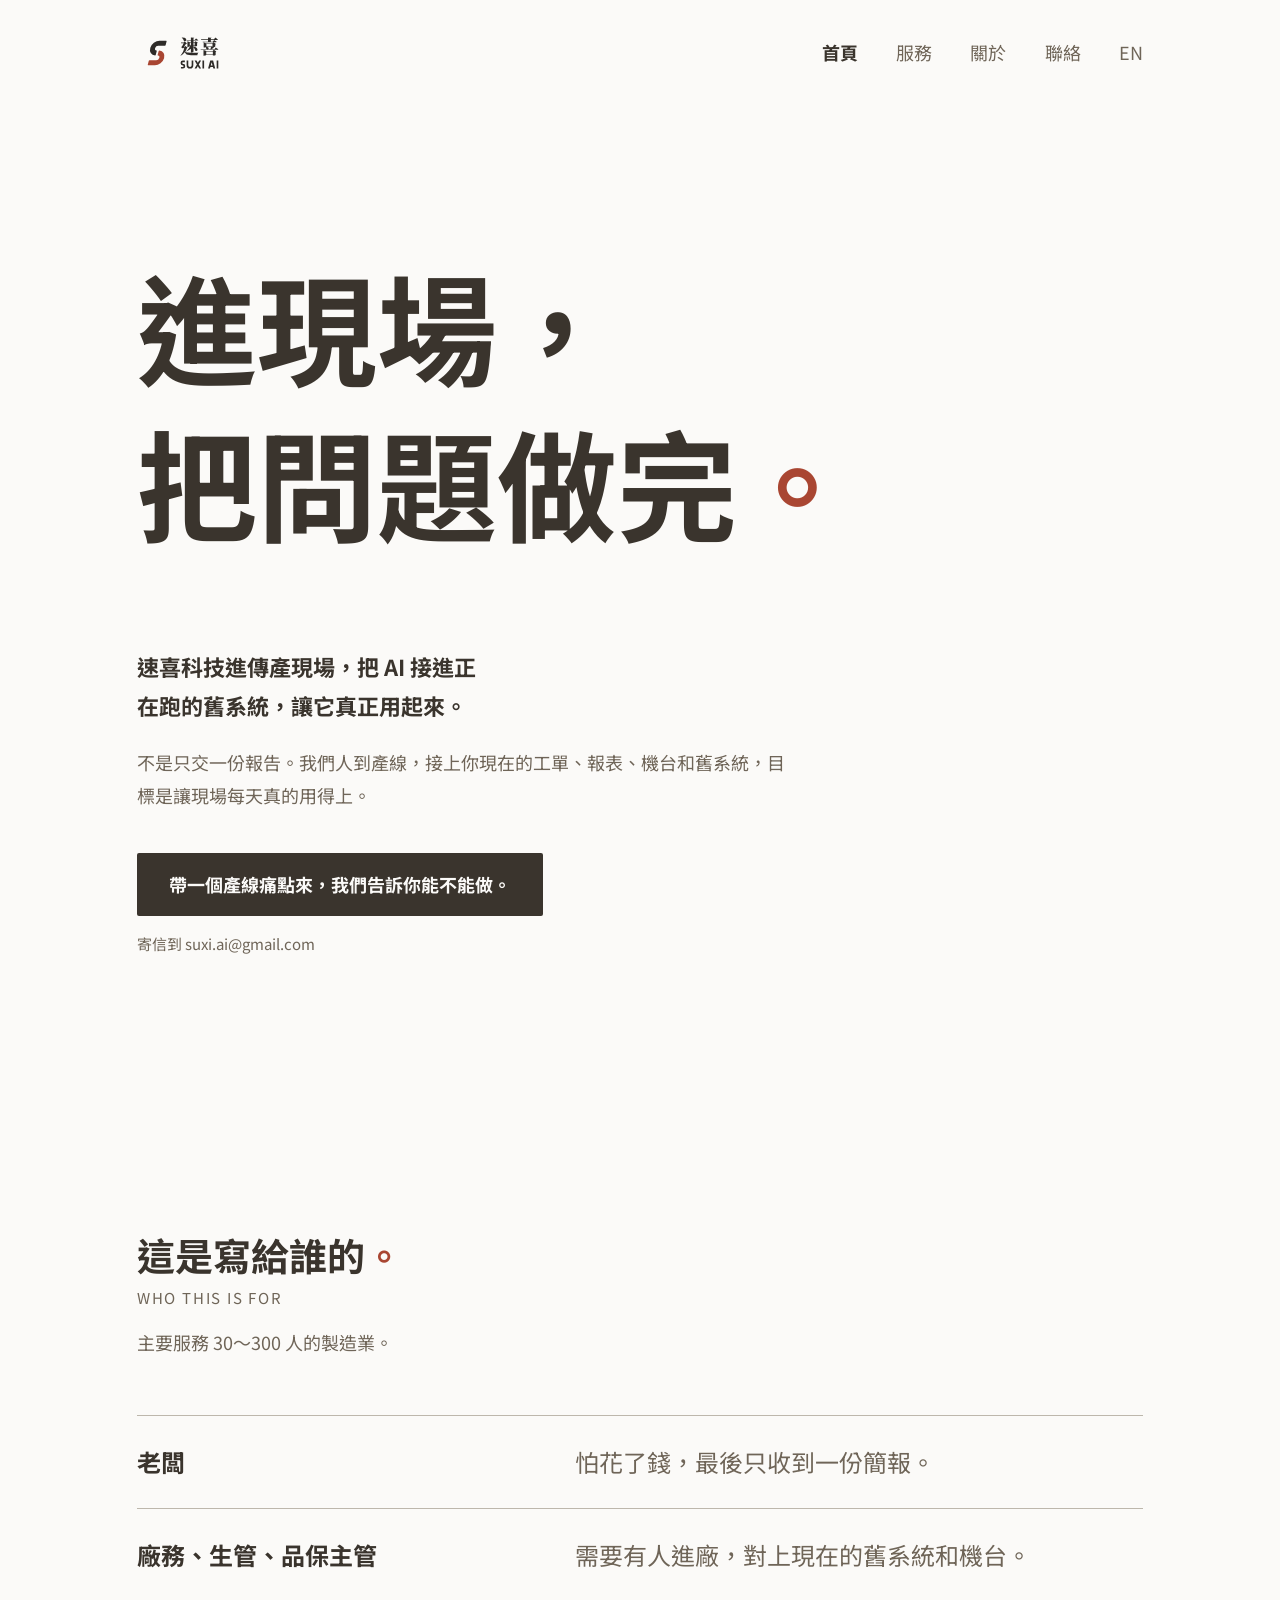
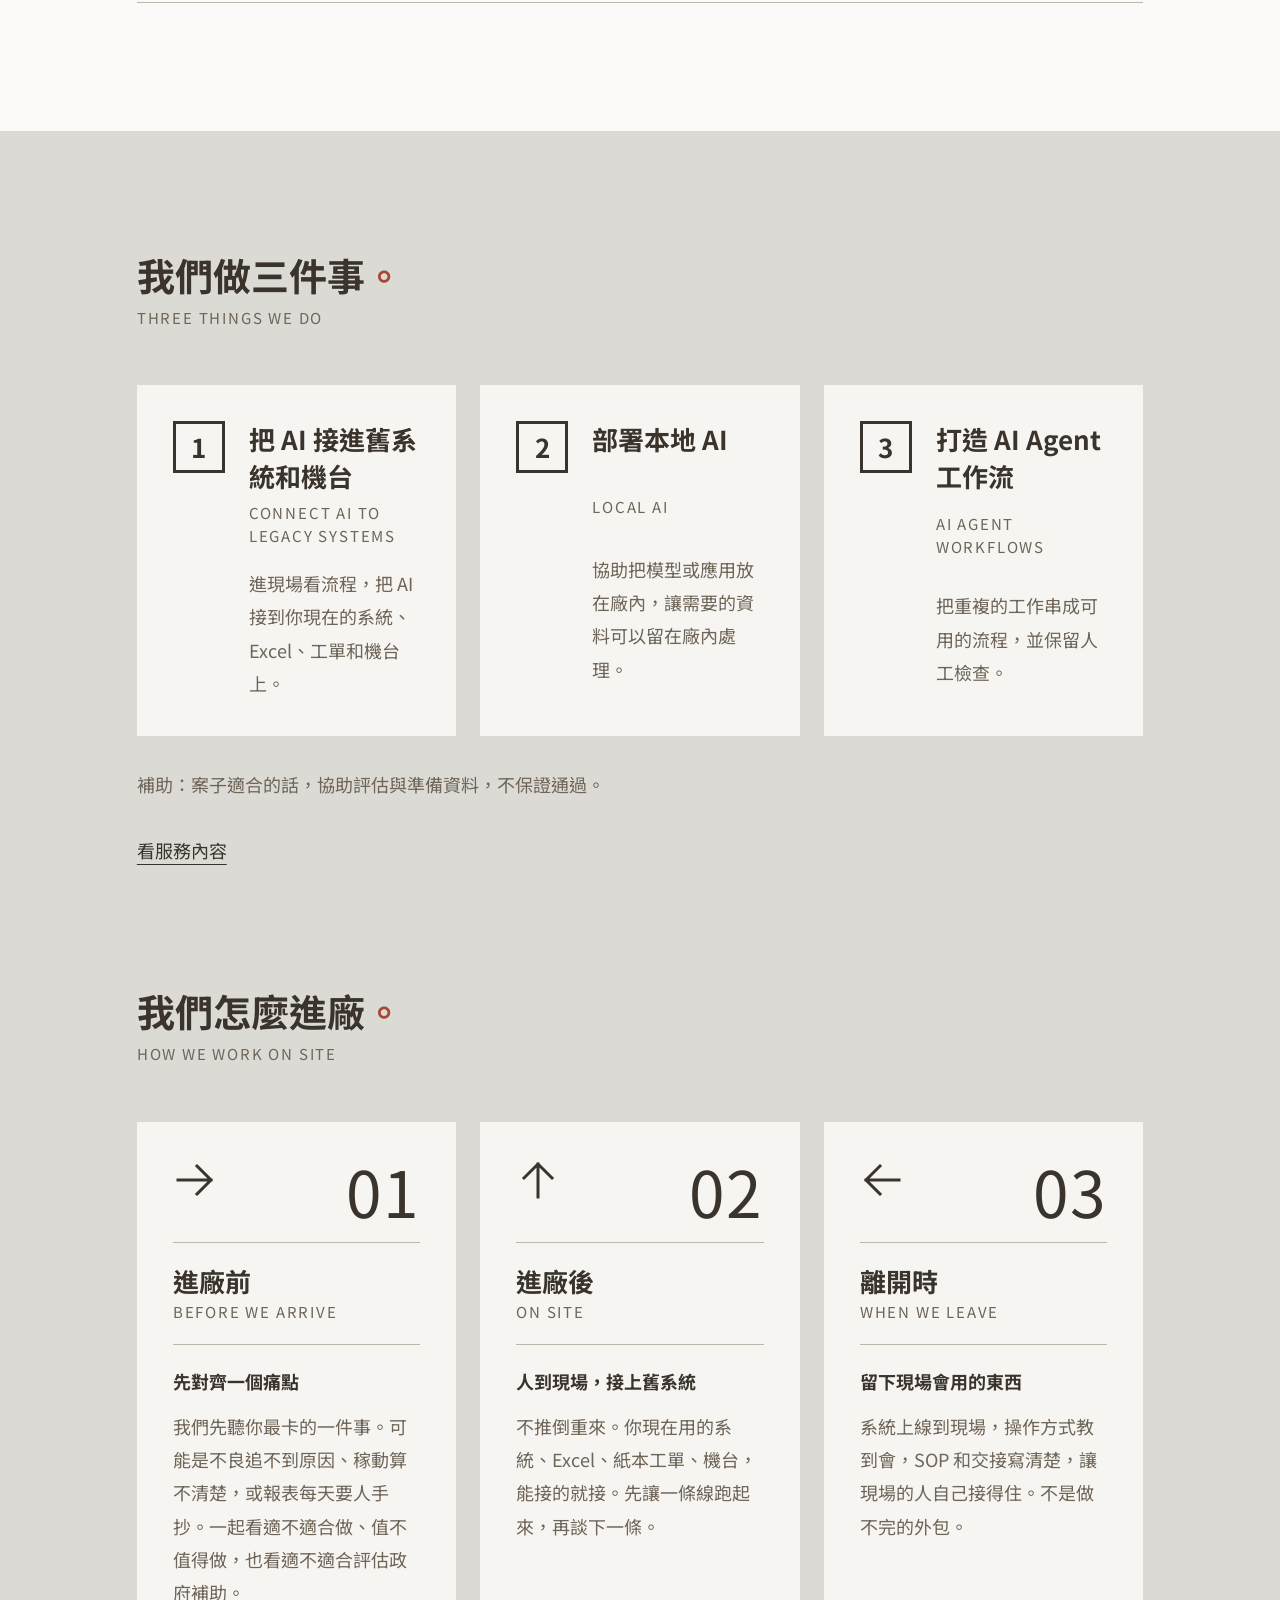
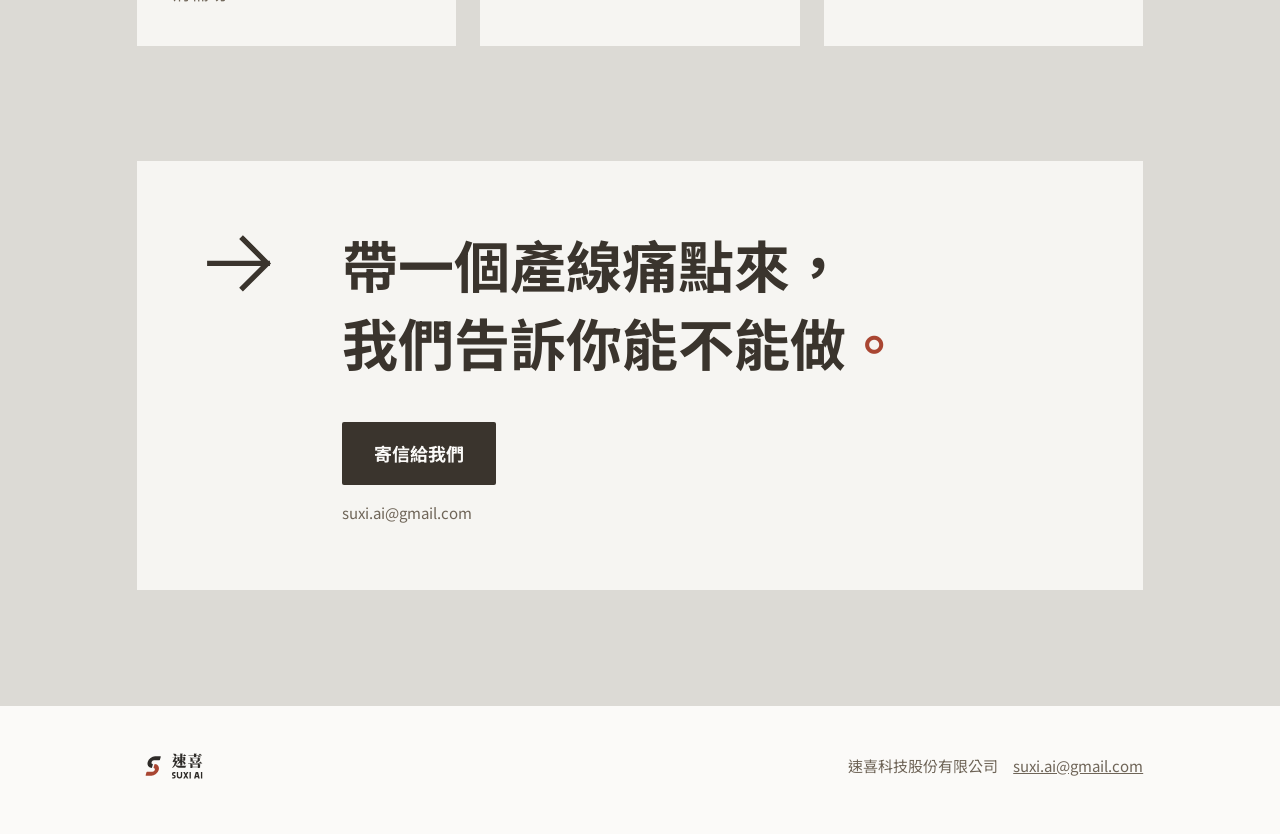
==== commit c1d43318: "官網 D6 版還原並補齊：三項服務、本地 AI、AI Agent 工作流、FAQ 問題、關於頁 - 從 c65c21c 還原 D6 中英 8 頁版型與 style.css，取代單頁霧黑版 - 補 ca" ====
--- a/index.html
+++ b/index.html
@@ -2,686 +2,193 @@
 <html lang="zh-Hant-TW">
 <head>
 <meta charset="utf-8">
-<meta name="viewport" content="width=device-width, initial-scale=1, viewport-fit=cover">
-<title>速喜科技 SUXI AI</title>
-<meta name="claude:viewport-fit-sides" content="cover">
-<meta name="description" content="速喜科技協助台中與全台中小企業導入 AI：流程自動化、客製工具開發、政府數位轉型補助申請協助。專注製造工廠、長照機構、餐飲業。首次診斷免費。">
-<meta name="theme-color" content="#0f0f11">
+<meta name="viewport" content="width=device-width, initial-scale=1">
+<title>速喜科技 SUXI AI｜進傳產現場，把 AI 接進舊系統</title>
+<meta name="description" content="速喜科技進 30～300 人的製造業現場，把 AI 接進正在跑的舊系統和機台；可協助部署本地 AI、打造保留人工檢查的 AI Agent 工作流。">
+<meta name="theme-color" content="#FBFAF8">
 <link rel="canonical" href="https://suxiai.org/">
+<link rel="alternate" hreflang="zh-Hant-TW" href="https://suxiai.org/">
+<link rel="alternate" hreflang="en" href="https://suxiai.org/en/">
+<link rel="alternate" hreflang="x-default" href="https://suxiai.org/">
 <meta property="og:type" content="website">
 <meta property="og:site_name" content="速喜科技 SUXI AI">
 <meta property="og:locale" content="zh_TW">
 <meta property="og:url" content="https://suxiai.org/">
-<meta property="og:title" content="速喜科技 SUXI AI｜讓 AI 真的用進日常營運">
-<meta property="og:description" content="中小企業 AI 導入顧問。先找出最值得做的一件事，從小範圍做起，做到員工每天都在用。首次診斷免費。">
-<!-- 待補：分享縮圖 1200×630，放好後取消下面兩行註解 -->
-<!-- <meta property="og:image" content="https://suxiai.org/og.png"> -->
-<!-- <meta name="twitter:image" content="https://suxiai.org/og.png"> -->
-<meta name="twitter:card" content="summary_large_image">
-<meta name="twitter:title" content="速喜科技 SUXI AI｜讓 AI 真的用進日常營運">
-<meta name="twitter:description" content="中小企業 AI 導入顧問：流程自動化、客製工具、補助申請協助。服務製造工廠、長照機構、餐飲業。">
-<link rel="icon" href="data:image/svg+xml,%3Csvg xmlns='http://www.w3.org/2000/svg' viewBox='0 0 32 32'%3E%3Crect width='32' height='32' rx='7' fill='%230f0f11'/%3E%3Ctext x='16' y='22' font-family='Arial' font-size='16' font-weight='600' fill='%23ece9e2' text-anchor='middle'%3ES%3C/text%3E%3Ccircle cx='24' cy='9' r='2.6' fill='%239d93c4'/%3E%3C/svg%3E">
+<meta property="og:title" content="速喜科技 SUXI AI｜進傳產現場，把 AI 接進舊系統">
+<meta property="og:description" content="速喜科技進 30～300 人的製造業現場，把 AI 接進正在跑的舊系統和機台；可協助部署本地 AI、打造保留人工檢查的 AI Agent 工作流。">
+<meta property="og:image" content="https://suxiai.org/assets/icon-512.png">
+<meta name="twitter:card" content="summary">
+<link rel="icon" href="./assets/favicon.ico" sizes="48x48">
+<link rel="icon" href="./assets/favicon.svg" type="image/svg+xml">
+<link rel="apple-touch-icon" href="./assets/apple-touch-icon.png">
 <link rel="preconnect" href="https://fonts.googleapis.com">
 <link rel="preconnect" href="https://fonts.gstatic.com" crossorigin>
-<link rel="stylesheet" href="https://fonts.googleapis.com/css2?family=Inter:wght@300;400;500;600&family=Noto+Sans+TC:wght@300;400;500;700&display=swap">
-
+<link href="https://fonts.googleapis.com/css2?family=Noto+Sans+TC:wght@400;700&display=swap" rel="stylesheet">
+<link rel="stylesheet" href="./style.css">
 <script type="application/ld+json">
 {
   "@context": "https://schema.org",
-  "@type": "ProfessionalService",
+  "@type": "Organization",
   "@id": "https://suxiai.org/#organization",
   "name": "速喜科技股份有限公司",
-  "alternateName": ["SUXI AI", "速喜科技"],
+  "alternateName": [
+    "SUXI AI",
+    "速喜科技"
+  ],
   "url": "https://suxiai.org/",
-  "description": "速喜科技是位於台中的 AI 導入顧問與軟體服務公司，協助中小企業把 AI 用進日常營運，提供 AI 導入顧問、流程自動化與客製工具開發、政府數位轉型相關補助申請協助。專注製造工廠、長照機構、餐飲業。",
-  "founder": { "@type": "Person", "name": "Fred Yang", "jobTitle": "創辦人" },
-  "areaServed": { "@type": "Country", "name": "Taiwan" },
-  "address": { "@type": "PostalAddress", "addressLocality": "台中市", "addressCountry": "TW" },
-  "knowsAbout": ["AI 導入", "流程自動化", "客製化軟體", "數位轉型", "製造業", "長期照顧", "餐飲業"],
-  "hasOfferCatalog": {
-    "@type": "OfferCatalog",
-    "name": "服務項目",
-    "itemListElement": [
-      { "@type": "Offer", "itemOffered": { "@type": "Service", "name": "AI 導入顧問", "description": "盤點流程與現有資料，找出最值得用 AI 改善的環節，提出可衡量的導入建議。" } },
-      { "@type": "Offer", "itemOffered": { "@type": "Service", "name": "流程自動化與客製工具開發", "description": "依企業流程量身開發報表彙整、訊息整理、查詢與提醒等工具，串接現有系統。" } },
-      { "@type": "Offer", "itemOffered": { "@type": "Service", "name": "補助申請協助", "description": "協助評估適合的政府數位轉型相關計畫，整理申請資料並規劃執行進度，不保證核准。" } }
-    ]
-  }
-}
-</script>
-<script type="application/ld+json">
-{
-  "@context": "https://schema.org",
-  "@type": "FAQPage",
-  "mainEntity": [
-    { "@type": "Question", "name": "速喜科技的費用怎麼算？", "acceptedAnswer": { "@type": "Answer", "text": "首次診斷免費，包含一次現場訪談和一份診斷報告。之後依範圍、系統串接的深度和需要的時間報價，報價前會先說清楚每一項在做什麼。" } },
-    { "@type": "Question", "name": "導入 AI 多久看得到效果？", "acceptedAnswer": { "@type": "Answer", "text": "速喜會先挑一個範圍小的地方做，並在開始前和客戶一起定好怎麼算有變好。實際時間依範圍而定，診斷後會提供具體時程。" } },
-    { "@type": "Question", "name": "我們不懂技術，也可以導入 AI 嗎？", "acceptedAnswer": { "@type": "Answer", "text": "可以。客戶只要說明現場哪裡最卡，技術的部分由速喜處理，也會教員工怎麼用，直到他們自己會用。" } },
-    { "@type": "Question", "name": "公司的資料安全嗎？", "acceptedAnswer": { "@type": "Answer", "text": "速喜只取必要的資料，開始前可以先簽保密協議。資料的使用範圍和歸屬會寫進合約。" } },
-    { "@type": "Question", "name": "政府數位轉型補助怎麼申請？", "acceptedAnswer": { "@type": "Answer", "text": "速喜會協助評估適合的政府數位轉型相關計畫，整理申請資料，並規劃執行與成果查核。是否核准由主管機關審查，不保證通過。" } }
+  "logo": "https://suxiai.org/assets/icon-512.png",
+  "email": "suxi.ai@gmail.com",
+  "description": "速喜科技進 30～300 人的製造業現場，把 AI 接進既有的舊系統和機台；協助部署本地 AI、打造保留人工檢查的 AI Agent 工作流，並協助評估補助與準備資料。",
+  "founder": {
+    "@type": "Person",
+    "name": "楊騎福",
+    "alternateName": "Fred Yang",
+    "jobTitle": "創辦人"
+  },
+  "areaServed": {
+    "@type": "Country",
+    "name": "Taiwan"
+  },
+  "knowsAbout": [
+    "製造業 AI 導入",
+    "舊系統與機台串接",
+    "本地 AI 部署",
+    "AI Agent 工作流"
   ]
 }
 </script>
-
-<style>
-/* Layout: Swiss grid. 左側窄欄放區塊標籤，右側寬欄放內容；手機改單欄。單一深色主題（霧面黑）。 */
-:root {
-  --bg: #0f0f11;
-  --surface: #16161a;
-  --line: #26252c;
-  --fg: #ece9e2;
-  --muted: #9c9aa3;
-  --accent: #9d93c4;
-  --accent-ink: #14131a;
-  --font-text: "Inter", "Noto Sans TC", -apple-system, "PingFang TC", "Microsoft JhengHei", sans-serif;
-  --font-cjk: "Noto Sans TC", "Inter", -apple-system, "PingFang TC", "Microsoft JhengHei", sans-serif;
-  --step--1: 0.875rem;
-  --step-0: 1.0625rem;
-  --step-1: 1.25rem;
-  --step-2: clamp(1.5rem, 1.2rem + 1.2vw, 2rem);
-  --step-3: clamp(2.25rem, 1.4rem + 3.6vw, 4.25rem);
-  --wrap: 1120px;
-  color-scheme: dark;
-}
-* { box-sizing: border-box; }
-[hidden] { display: none !important; }
-html { scroll-behavior: smooth; scroll-padding-top: 80px; }
-@media (prefers-reduced-motion: reduce) { html { scroll-behavior: auto; } * { transition: none !important; } }
-body {
-  margin: 0;
-  background: var(--bg);
-  color: var(--fg);
-  font-family: var(--font-cjk);
-  font-size: var(--step-0);
-  line-height: 1.8;
-  font-weight: 400;
-  -webkit-font-smoothing: antialiased;
-  text-rendering: optimizeLegibility;
-}
-body::before { content: ""; position: fixed; inset: 0 0 auto; height: env(safe-area-inset-top, 0px); z-index: 30; background: var(--bg); }
-a { color: inherit; }
-h1, h2, h3 { font-weight: 500; text-wrap: balance; margin: 0; letter-spacing: -0.01em; }
-p { margin: 0; }
-.wrap {
-  max-width: var(--wrap);
-  margin: 0 auto;
-  padding-left: max(20px, env(safe-area-inset-left, 0px));
-  padding-right: max(20px, env(safe-area-inset-right, 0px));
-}
-.en { font-family: var(--font-text); }
-.label {
-  font-family: var(--font-text);
-  font-size: 0.75rem;
-  letter-spacing: 0.14em;
-  text-transform: uppercase;
-  color: var(--muted);
-}
-.label b { color: var(--accent); font-weight: 500; }
-.tbd {
-  display: inline-block;
-  font-size: 0.75rem;
-  line-height: 1.4;
-  padding: 2px 8px;
-  border: 1px dashed var(--muted);
-  border-radius: 4px;
-  color: var(--muted);
-  letter-spacing: 0.04em;
-}
-
-/* Buttons */
-.btn {
-  display: inline-flex; align-items: center; justify-content: center; gap: 8px;
-  min-height: 48px; padding: 0 22px;
-  border-radius: 999px;
-  font: 500 1rem/1 var(--font-cjk);
-  text-decoration: none;
-  border: 1px solid transparent;
-  cursor: pointer;
-  white-space: nowrap;
-  transition: background-color .2s, color .2s, border-color .2s;
-}
-.btn-primary { background: var(--accent); color: var(--accent-ink); }
-.btn-primary:hover { background: var(--fg); }
-.btn-ghost { border-color: var(--line); color: var(--fg); background: transparent; }
-.btn-ghost:hover { border-color: var(--muted); }
-.btn:focus-visible, a:focus-visible, summary:focus-visible, input:focus-visible, textarea:focus-visible, button:focus-visible {
-  outline: 2px solid var(--accent); outline-offset: 3px;
-}
-.btn[aria-disabled="true"] { opacity: .55; cursor: not-allowed; }
-
-/* Header */
-.site-header {
-  position: sticky; top: env(safe-area-inset-top, 0px); z-index: 20;
-  background: rgba(15, 15, 17, 0.86);
-  -webkit-backdrop-filter: blur(12px); backdrop-filter: blur(12px);
-  border-bottom: 1px solid var(--line);
-}
-.site-header .wrap { display: flex; align-items: center; justify-content: space-between; gap: 16px; height: 64px; }
-.brand { display: flex; align-items: baseline; gap: 10px; text-decoration: none; white-space: nowrap; }
-.brand .en { font-weight: 600; letter-spacing: 0.06em; font-size: 0.95rem; }
-.brand .zh { color: var(--muted); font-size: 0.85rem; }
-.nav { display: flex; align-items: center; gap: 28px; }
-.nav-links { display: flex; gap: 24px; list-style: none; margin: 0; padding: 0; }
-.nav-links a { text-decoration: none; color: var(--muted); font-size: 0.9rem; }
-.nav-links a:hover { color: var(--fg); }
-.nav .btn { min-height: 40px; padding: 0 16px; font-size: 0.9rem; }
-.menu-toggle { display: none; white-space: nowrap; background: none; border: 1px solid var(--line); color: var(--fg); border-radius: 999px; height: 40px; padding: 0 14px; font: 500 0.9rem var(--font-cjk); cursor: pointer; }
-@media (max-width: 860px) {
-  .menu-toggle { display: inline-flex; align-items: center; }
-  .nav-links {
-    position: absolute; left: 0; right: 0; top: 64px;
-    flex-direction: column; gap: 0;
-    background: var(--bg); border-bottom: 1px solid var(--line);
-    padding: 8px max(20px, env(safe-area-inset-right, 0px)) 16px max(20px, env(safe-area-inset-left, 0px));
-  }
-  .nav-links a { display: block; padding: 12px 0; font-size: 1.05rem; color: var(--fg); border-bottom: 1px solid var(--line); }
-  .nav-links li:last-child a { border-bottom: 0; }
-  .nav { gap: 10px; }
-}
-@media (max-width: 420px) { .brand .zh { display: none; } }
-@media (max-width: 340px) { .nav .btn-primary { display: none; } }
-
-/* Sections */
-section { border-top: 1px solid var(--line); }
-.section { padding-block: clamp(72px, 10vw, 128px); }
-.grid {
-  display: grid;
-  grid-template-columns: minmax(0, 1fr) minmax(0, 3fr);
-  gap: 32px clamp(24px, 5vw, 72px);
-}
-.grid > * { min-width: 0; }
-.section-head { display: flex; flex-direction: column; gap: 12px; }
-.section-title { font-size: var(--step-2); line-height: 1.35; }
-.lede { color: var(--muted); max-width: 36em; }
-@media (max-width: 760px) { .grid { grid-template-columns: minmax(0, 1fr); } }
-
-/* Hero */
-.hero { border-top: 0; padding-block: clamp(72px, 14vw, 168px) clamp(64px, 10vw, 120px); }
-.hero h1 {
-  font-size: var(--step-3);
-  line-height: 1.22;
-  font-weight: 500;
-  max-width: 13em;
-  margin-top: 20px;
-}
-.hero h1 .accent { color: var(--accent); }
-.hero .sub { margin-top: 28px; max-width: 34em; color: var(--muted); font-size: var(--step-1); line-height: 1.75; }
-.hero .actions { margin-top: 40px; display: flex; flex-wrap: wrap; gap: 12px; }
-.hero .industries { margin-top: 56px; display: flex; flex-wrap: wrap; gap: 8px 28px; color: var(--muted); font-size: var(--step--1); }
-.hero .industries span::before { content: ""; display: inline-block; width: 6px; height: 6px; border-radius: 50%; background: var(--accent); margin-right: 10px; vertical-align: middle; }
-
-/* Pain points */
-.pains { display: grid; grid-template-columns: repeat(3, minmax(0, 1fr)); gap: 0; border-top: 1px solid var(--line); }
-.pain { padding: 28px 24px 32px 0; display: flex; flex-direction: column; gap: 12px; }
-.pain + .pain { padding-left: 24px; border-left: 1px solid var(--line); }
-.pain h3 { font-size: var(--step-1); line-height: 1.5; }
-.pain p { color: var(--muted); }
-.closing { margin-top: 40px; font-size: var(--step-1); line-height: 1.7; }
-.closing em { font-style: normal; color: var(--accent); }
-@media (max-width: 860px) {
-  .pains { grid-template-columns: minmax(0, 1fr); }
-  .pain, .pain + .pain { padding: 24px 0; border-left: 0; }
-  .pain + .pain { border-top: 1px solid var(--line); }
-}
-
-/* Services */
-.services { display: flex; flex-direction: column; }
-.service { display: grid; grid-template-columns: minmax(0, 2fr) minmax(0, 3fr); gap: 12px 40px; padding-block: 28px; border-top: 1px solid var(--line); }
-.service:last-child { border-bottom: 1px solid var(--line); }
-.service h3 { font-size: var(--step-1); line-height: 1.5; }
-.service p { color: var(--muted); }
-.service .note { display: block; margin-top: 10px; font-size: var(--step--1); color: var(--muted); }
-@media (max-width: 760px) { .service { grid-template-columns: minmax(0, 1fr); } }
-
-/* Industries */
-.cards { display: grid; grid-template-columns: repeat(3, minmax(0, 1fr)); gap: 16px; }
-.card { background: var(--surface); border: 1px solid var(--line); border-radius: 14px; padding: 28px 24px; display: flex; flex-direction: column; gap: 18px; }
-.card .label { color: var(--accent); }
-.card h3 { font-size: var(--step-1); }
-.card ul { list-style: none; margin: 0; padding: 0; display: flex; flex-direction: column; gap: 14px; }
-.card li { padding-left: 18px; position: relative; color: var(--fg); line-height: 1.7; }
-.card li::before { content: ""; position: absolute; left: 0; top: 0.8em; width: 8px; height: 1px; background: var(--muted); }
-.fineprint { margin-top: 20px; font-size: var(--step--1); color: var(--muted); }
-@media (max-width: 960px) { .cards { grid-template-columns: minmax(0, 1fr); } }
-
-/* Process */
-.steps { list-style: none; margin: 0; padding: 0; display: grid; grid-template-columns: repeat(4, minmax(0, 1fr)); gap: 0; counter-reset: step; }
-.step { padding: 0 24px 0 0; display: flex; flex-direction: column; gap: 12px; position: relative; }
-.step + .step { padding-left: 24px; border-left: 1px solid var(--line); }
-.step .num { font-family: var(--font-text); font-size: 0.8rem; letter-spacing: 0.1em; color: var(--accent); font-variant-numeric: tabular-nums; }
-.step h3 { font-size: var(--step-2); }
-.step p { color: var(--muted); font-size: 1rem; }
-.step .free { color: var(--fg); }
-@media (max-width: 960px) {
-  .steps { grid-template-columns: minmax(0, 1fr); }
-  .step, .step + .step { padding: 24px 0 24px 28px; border-left: 1px solid var(--line); }
-  .step::before { content: ""; position: absolute; left: -4px; top: 32px; width: 7px; height: 7px; border-radius: 50%; background: var(--accent); }
-}
-
-/* About */
-.about { display: grid; grid-template-columns: minmax(0, 220px) minmax(0, 1fr); gap: 32px 48px; align-items: start; }
-.photo {
-  aspect-ratio: 4 / 5; max-width: 100%; width: 100%;
-  border: 1px dashed var(--line); border-radius: 14px;
-  background: var(--surface);
-  display: grid; place-items: center; text-align: center;
-  color: var(--muted); font-size: var(--step--1); padding: 16px;
-}
-.about-body { display: flex; flex-direction: column; gap: 18px; max-width: 38em; }
-.about-body .name { font-size: var(--step-1); font-weight: 500; }
-.about-body .name small { font-size: var(--step--1); color: var(--muted); font-weight: 400; margin-left: 10px; }
-.about-body p { color: var(--muted); }
-.about-body p.strong { color: var(--fg); }
-@media (max-width: 600px) { .about { grid-template-columns: minmax(0, 1fr); } .photo { max-width: 200px; } }
-
-/* FAQ */
-.faq { border-top: 1px solid var(--line); }
-.faq details { border-bottom: 1px solid var(--line); }
-.faq summary {
-  list-style: none; cursor: pointer;
-  display: flex; justify-content: space-between; align-items: center; gap: 16px;
-  padding: 22px 0; font-size: var(--step-1); font-weight: 500; line-height: 1.5;
-}
-.faq summary::-webkit-details-marker { display: none; }
-.faq summary .plus { flex: none; width: 14px; height: 14px; position: relative; }
-.faq summary .plus::before, .faq summary .plus::after { content: ""; position: absolute; left: 0; right: 0; top: 50%; height: 1px; background: var(--muted); transition: transform .2s; }
-.faq summary .plus::after { transform: rotate(90deg); }
-.faq details[open] summary .plus::after { transform: rotate(0deg); }
-.faq details p { padding: 0 0 24px; color: var(--muted); max-width: 40em; }
-
-/* Contact */
-.contact-grid { display: grid; grid-template-columns: minmax(0, 3fr) minmax(0, 2fr); gap: 40px 56px; }
-form { display: flex; flex-direction: column; gap: 18px; }
-.field { display: flex; flex-direction: column; gap: 8px; }
-.field label { font-size: var(--step--1); color: var(--muted); }
-.field label .req { color: var(--accent); margin-left: 4px; }
-input, textarea {
-  width: 100%;
-  background: var(--surface);
-  border: 1px solid var(--line);
-  border-radius: 10px;
-  color: var(--fg);
-  font: 400 1rem/1.6 var(--font-cjk);
-  padding: 14px 16px;
-}
-input::placeholder, textarea::placeholder { color: #6e6c76; }
-input:hover, textarea:hover { border-color: #3a3842; }
-textarea { min-height: 132px; resize: vertical; }
-.form-row { display: grid; grid-template-columns: minmax(0, 1fr) minmax(0, 1fr); gap: 18px; }
-@media (max-width: 560px) { .form-row { grid-template-columns: minmax(0, 1fr); } }
-.form-status { min-height: 1.6em; font-size: var(--step--1); color: var(--muted); }
-.form-status.ok { color: var(--fg); }
-.form-status.err { color: #e0a2a2; }
-.contact-side { display: flex; flex-direction: column; gap: 24px; }
-.contact-list { list-style: none; margin: 0; padding: 0; border-top: 1px solid var(--line); }
-.contact-list li { display: flex; justify-content: space-between; align-items: center; gap: 16px; padding: 16px 0; border-bottom: 1px solid var(--line); }
-.contact-list span:first-child { color: var(--muted); font-size: var(--step--1); }
-@media (max-width: 860px) { .contact-grid { grid-template-columns: minmax(0, 1fr); } }
-
-/* Footer */
-footer { border-top: 1px solid var(--line); padding-block: 40px calc(40px + env(safe-area-inset-bottom, 0px)); }
-footer .wrap { display: flex; flex-wrap: wrap; justify-content: space-between; gap: 12px 24px; color: var(--muted); font-size: var(--step--1); }
-
-/* 手機底部固定 CTA */
-.mobile-cta { display: none; }
-@media (max-width: 760px) {
-  .mobile-cta {
-    display: block; position: fixed; left: 0; right: 0; bottom: 0; z-index: 15;
-    padding: 12px max(16px, env(safe-area-inset-right, 0px)) calc(12px + env(safe-area-inset-bottom, 0px)) max(16px, env(safe-area-inset-left, 0px));
-    background: rgba(15, 15, 17, 0.92);
-    -webkit-backdrop-filter: blur(12px); backdrop-filter: blur(12px);
-    border-top: 1px solid var(--line);
-    transition: transform .25s;
-  }
-  .mobile-cta .btn { width: 100%; }
-  .mobile-cta.hide { transform: translateY(110%); }
-  footer { padding-bottom: calc(110px + env(safe-area-inset-bottom, 0px)); }
-}
-</style>
 </head>
 <body>
 
+<svg width="0" height="0" style="position:absolute" aria-hidden="true">
+  <symbol id="a-right" viewBox="0 0 44 44"><path d="M5 22H38M24 8L38 22L24 36"/></symbol>
+  <symbol id="a-up" viewBox="0 0 44 44"><path d="M22 39V6M8 20L22 6L36 20"/></symbol>
+  <symbol id="a-left" viewBox="0 0 44 44"><path d="M39 22H6M20 8L6 22L20 36"/></symbol>
+</svg>
+
 <header class="site-header">
   <div class="wrap">
-    <a class="brand" href="#top" aria-label="速喜科技 SUXI AI 回到頁首">
-      <span class="en">SUXI AI</span><span class="zh">速喜科技</span>
-    </a>
-    <nav class="nav" aria-label="主要導覽">
-      <ul class="nav-links" id="nav-links">
-        <li><a href="#services">服務</a></li>
-        <li><a href="#industries">產業</a></li>
-        <li><a href="#process">流程</a></li>
-        <li><a href="#about">關於</a></li>
-        <li><a href="#faq">FAQ</a></li>
-        <li><a href="#contact">聯絡</a></li>
-      </ul>
-      <button class="menu-toggle" id="menu-toggle" type="button" aria-expanded="false" aria-controls="nav-links">選單</button>
-      <a class="btn btn-primary" href="#contact">預約免費諮詢</a>
+    <a href="./" class="brand"><img src="./assets/suxi-horizontal-bi.svg" alt="速喜科技 SUXI AI" width="86" height="50"></a>
+    <nav class="nav" aria-label="主選單">
+      <a href="./" aria-current="page">首頁</a>
+      <a href="./services/">服務</a>
+      <a href="./about/">關於</a>
+      <a href="./contact/">聯絡</a>
+      <a href="./en/" lang="en" hreflang="en">EN</a>
     </nav>
   </div>
 </header>
 
-<main id="top">
-
-  <!-- 1. Hero -->
-  <section class="hero" aria-labelledby="hero-title">
+<main>
+  <section class="hero">
     <div class="wrap">
-      <p class="label">AI 導入顧問・台中</p>
-      <h1 id="hero-title">讓 AI 真的用進<br><span class="accent">你的日常營運。</span></h1>
-      <p class="sub">速喜科技幫中小企業找出最值得先做的一件事，從小範圍做起，做到員工每天都在用。不換掉你現有的系統，也不推銷用不到的功能。</p>
-      <div class="actions">
-        <a class="btn btn-primary" href="#contact">預約免費諮詢</a>
-        <a class="btn btn-ghost" href="#process">看我們怎麼合作 ↓</a>
-      </div>
-      <p class="industries" aria-label="服務產業"><span>製造工廠</span><span>長照機構</span><span>餐飲業</span></p>
-    </div>
-  </section>
-
-  <!-- 2. 痛點 -->
-  <section class="section" id="pains" aria-labelledby="pains-title">
-    <div class="wrap grid">
-      <div class="section-head">
-        <p class="label">老闆最常說的</p>
-      </div>
-      <div>
-        <h2 class="section-title" id="pains-title">想用 AI，卡在這三個地方</h2>
-        <div class="pains" style="margin-top:32px">
-          <div class="pain">
-            <h3>不知道從哪裡開始</h3>
-            <p>每個人都說 AI 很重要，但公司裡哪件事該先做、做了有沒有用，沒有人說得清楚。</p>
-          </div>
-          <div class="pain">
-            <h3>怕買了系統卻沒人用</h3>
-            <p>以前導入過軟體，最後變成只有老闆在看。員工覺得麻煩，又回到紙本和 LINE。</p>
-          </div>
-          <div class="pain">
-            <h3>怕花錢，又看不懂報價</h3>
-            <p>廠商講一堆技術名詞，看不出哪些是真的需要，也不知道做完會變好多少。</p>
-          </div>
-        </div>
-        <p class="closing">這三件事，我們都先用一次<em>免費診斷</em>講清楚，再決定要不要做。</p>
+      <p class="display" aria-hidden="true"><span>進現場，</span><span>把問題做完<span class="seal" style="display:inline">。</span></span></p>
+      <div class="hero-text">
+        <h1>速喜科技進傳產現場，把 AI 接進正在跑的舊系統，讓它真正用起來。</h1>
+        <p class="lead">不是只交一份報告。我們人到產線，接上你現在的工單、報表、機台和舊系統，目標是讓現場每天真的用得上。</p>
+        <a class="btn" href="mailto:suxi.ai@gmail.com">帶一個產線痛點來，我們告訴你能不能做。</a>
+        <span class="mailnote">寄信到 suxi.ai@gmail.com</span>
       </div>
     </div>
   </section>
 
-  <!-- 3. 服務 -->
-  <section class="section" id="services" aria-labelledby="services-title">
-    <div class="wrap grid">
-      <div class="section-head">
-        <p class="label">服務項目</p>
+  <section class="sect">
+    <div class="wrap">
+      <div class="head">
+        <h2>這是寫給誰的<span class="seal">。</span></h2>
+        <p class="en">Who this is for</p>
+        <p class="intro">主要服務 30～300 人的製造業。</p>
       </div>
-      <div>
-        <h2 class="section-title" id="services-title">我們做三件事</h2>
-        <div class="services" style="margin-top:32px">
-          <article class="service">
-            <h3>AI 導入顧問</h3>
-            <p>盤點你的流程和現有資料，找出最值得用 AI 改善的環節。給你一份看得懂的建議：先做什麼、需要什麼、怎麼判斷有沒有變好。</p>
-          </article>
-          <article class="service">
-            <h3>流程自動化與客製工具</h3>
-            <p>把每天重複的工作交給系統：整理報表、彙整訊息、查資料、提醒追蹤。依你的流程量身做，接在你現有的系統上，不用整套換掉。</p>
-          </article>
-          <article class="service">
-            <h3>補助申請協助</h3>
-            <p>協助評估適合的政府數位轉型相關計畫，整理申請資料，規劃執行進度。<span class="note">我們不是代辦公司，也不保證一定通過，但會把資料準備到位。</span></p>
-          </article>
-        </div>
-      </div>
+      <ul class="rows">
+        <li><b>老闆</b><span>怕花了錢，最後只收到一份簡報。</span></li>
+        <li><b>廠務、生管、品保主管</b><span>需要有人進廠，對上現在的舊系統和機台。</span></li>
+      </ul>
     </div>
   </section>
 
-  <!-- 4. 產業 -->
-  <section class="section" id="industries" aria-labelledby="industries-title">
+  <section class="wall">
     <div class="wrap">
-      <div class="grid" style="margin-bottom:40px">
-        <div class="section-head"><p class="label">產業應用</p></div>
-        <h2 class="section-title" id="industries-title">我們熟悉的三個產業</h2>
+      <div class="head">
+        <h2>我們做三件事<span class="seal">。</span></h2>
+        <p class="en">Three things we do</p>
       </div>
-      <div class="cards">
-        <article class="card">
-          <p class="label">Manufacturing</p>
-          <h3>製造工廠</h3>
-          <ul>
-            <li>生產日報自動彙整，主管早上打開就看得到</li>
-            <li>設備異常、停機原因整理成紀錄，方便追查</li>
-            <li>老師傅的作業經驗整理成問答，新人隨時查得到</li>
-          </ul>
-        </article>
-        <article class="card">
-          <p class="label">Long-term Care</p>
-          <h3>長照機構</h3>
-          <ul>
-            <li>照護紀錄、交班事項整理得更快，減少重複填寫</li>
-            <li>排班、提醒、待辦集中在一個地方追蹤</li>
-            <li>家屬常見問題整理成標準回覆，減輕第一線負擔</li>
-          </ul>
-        </article>
-        <article class="card">
-          <p class="label">Food &amp; Beverage</p>
-          <h3>餐飲業</h3>
-          <ul>
-            <li>多店營運數字每天自動彙整，總部不用等報表</li>
-            <li>依過去銷售整理叫貨參考，減少浪費</li>
-            <li>尖峰時段的出餐與現場狀況，看得更清楚</li>
-          </ul>
-        </article>
-      </div>
-      <p class="fineprint">以上為常見情境示意，實際做法依你的現場調整。</p>
+      <ul class="plates three">
+        <li class="plate svc">
+          <span class="box">1</span>
+          <h3>把 AI 接進舊系統和機台</h3>
+          <p class="en">Connect AI to legacy systems</p>
+          <p>進現場看流程，把 AI 接到你現在的系統、Excel、工單和機台上。</p>
+        </li>
+        <li class="plate svc">
+          <span class="box">2</span>
+          <h3>部署本地 AI</h3>
+          <p class="en">Local AI</p>
+          <p>協助把模型或應用放在廠內，讓需要的資料可以留在廠內處理。</p>
+        </li>
+        <li class="plate svc">
+          <span class="box">3</span>
+          <h3>打造 AI Agent 工作流</h3>
+          <p class="en">AI agent workflows</p>
+          <p>把重複的工作串成可用的流程，並保留人工檢查。</p>
+        </li>
+      </ul>
+      <p class="note">補助：案子適合的話，協助評估與準備資料，不保證通過。</p>
+      <a class="more" href="services/">看服務內容</a>
     </div>
   </section>
 
-  <!-- 5. 流程 -->
-  <section class="section" id="process" aria-labelledby="process-title">
+  <section class="wall">
     <div class="wrap">
-      <div class="grid" style="margin-bottom:48px">
-        <div class="section-head"><p class="label">合作流程</p></div>
-        <h2 class="section-title" id="process-title">四個步驟，一次做好一件事</h2>
+      <div class="head">
+        <h2>我們怎麼進廠<span class="seal">。</span></h2>
+        <p class="en">How we work on site</p>
       </div>
-      <ol class="steps">
-        <li class="step">
-          <span class="num">STEP 1</span>
-          <h3>診斷</h3>
-          <p>到現場看流程、聽第一線的人怎麼說。結束後給你一份診斷報告：問題排序、建議先做什麼、怎麼衡量成效。<span class="free">首次診斷免費。</span></p>
+      <ol class="plates three">
+        <li class="plate">
+          <div class="plate-top"><svg class="arrow" aria-hidden="true"><use href="#a-right"/></svg><span class="num">01</span></div>
+          <h3>進廠前</h3>
+          <p class="en">Before we arrive</p>
+          <p class="what">先對齊一個痛點</p>
+          <p>我們先聽你最卡的一件事。可能是不良追不到原因、稼動算不清楚，或報表每天要人手抄。一起看適不適合做、值不值得做，也看適不適合評估政府補助。</p>
         </li>
-        <li class="step">
-          <span class="num">STEP 2</span>
-          <h3>規劃</h3>
-          <p>挑一個範圍小、看得到成效的地方先做。把要做什麼、多久完成、怎麼驗收，寫清楚再開始。</p>
+        <li class="plate">
+          <div class="plate-top"><svg class="arrow" aria-hidden="true"><use href="#a-up"/></svg><span class="num">02</span></div>
+          <h3>進廠後</h3>
+          <p class="en">On site</p>
+          <p class="what">人到現場，接上舊系統</p>
+          <p>不推倒重來。你現在用的系統、Excel、紙本工單、機台，能接的就接。先讓一條線跑起來，再談下一條。</p>
         </li>
-        <li class="step">
-          <span class="num">STEP 3</span>
-          <h3>導入</h3>
-          <p>接上你現有的系統和資料，做出來就讓員工實際用。邊用邊改，直到順手。</p>
-        </li>
-        <li class="step">
-          <span class="num">STEP 4</span>
-          <h3>陪跑</h3>
-          <p>上線後持續看數字、聽回饋、做調整。成效穩定了，再談下一步要不要擴大。</p>
+        <li class="plate">
+          <div class="plate-top"><svg class="arrow" aria-hidden="true"><use href="#a-left"/></svg><span class="num">03</span></div>
+          <h3>離開時</h3>
+          <p class="en">When we leave</p>
+          <p class="what">留下現場會用的東西</p>
+          <p>系統上線到現場，操作方式教到會，SOP 和交接寫清楚，讓現場的人自己接得住。不是做不完的外包。</p>
         </li>
       </ol>
     </div>
   </section>
 
-  <!-- 6. 關於 -->
-  <section class="section" id="about" aria-labelledby="about-title">
-    <div class="wrap grid">
-      <div class="section-head">
-        <p class="label">關於速喜</p>
-      </div>
-      <div class="about">
-        <!-- 待補：照片放好後，把這個 div 換成 <img src="fred.jpg" alt="Fred Yang，速喜科技創辦人" class="photo" style="object-fit:cover;padding:0;border-style:solid"> -->
-        <div class="photo" role="img" aria-label="創辦人照片（待補）">照片待補<br>Fred Yang</div>
-        <div class="about-body">
-          <h2 class="name" id="about-title">Fred Yang<small>創辦人</small></h2>
-          <p class="strong">Fred 有科技業工作與 AI 實作背景。他親自帶每一個案子，從現場診斷到上線陪跑。</p>
-          <p>他相信 AI 導入不是買一套系統，而是讓團隊每天的工作真的變輕鬆。所以速喜先看現場、再談工具，先做小、再做大。</p>
-          <p><span class="tbd">經歷待補</span></p>
+  <section class="wall closing">
+    <div class="wrap">
+      <div class="plate">
+        <svg class="arrow" aria-hidden="true"><use href="#a-right"/></svg>
+        <div>
+          <h2><span>帶一個產線痛點來，</span><span>我們告訴你能不能做<span class="seal" style="display:inline">。</span></span></h2>
+          <a class="btn" href="mailto:suxi.ai@gmail.com">寄信給我們</a>
+          <span class="mailnote">suxi.ai@gmail.com</span>
         </div>
       </div>
     </div>
   </section>
-
-  <!-- 7. FAQ -->
-  <section class="section" id="faq" aria-labelledby="faq-title">
-    <div class="wrap grid">
-      <div class="section-head">
-        <p class="label">常見問題</p>
-      </div>
-      <div>
-        <h2 class="section-title" id="faq-title">老闆最常問的五件事</h2>
-        <div class="faq" style="margin-top:32px">
-          <details>
-            <summary>費用怎麼算？<span class="plus" aria-hidden="true"></span></summary>
-            <p>首次診斷免費，包含一次現場訪談和一份診斷報告。之後依範圍、系統串接的深度和需要的時間報價。報價前會先說清楚每一項在做什麼。</p>
-          </details>
-          <details>
-            <summary>多久看得到效果？<span class="plus" aria-hidden="true"></span></summary>
-            <p>我們會先挑一個範圍小的地方做，並在開始前和你一起定好「怎麼算有變好」。實際時間依範圍而定，診斷後會給你具體時程。</p>
-          </details>
-          <details>
-            <summary>我們不懂技術，也可以導入嗎？<span class="plus" aria-hidden="true"></span></summary>
-            <p>可以。你只要告訴我們現場哪裡最卡。技術的部分由我們處理，也會教員工怎麼用，直到他們自己會用。</p>
-          </details>
-          <details>
-            <summary>公司的資料安全嗎？<span class="plus" aria-hidden="true"></span></summary>
-            <p>我們只取必要的資料，開始前可以先簽保密協議。資料的使用範圍和歸屬會寫進合約。</p>
-          </details>
-          <details>
-            <summary>補助怎麼申請？<span class="plus" aria-hidden="true"></span></summary>
-            <p>我們會協助評估你適合哪些政府數位轉型相關計畫，整理申請資料，並規劃執行與成果查核。是否核准由主管機關審查，我們不保證通過。</p>
-          </details>
-        </div>
-      </div>
-    </div>
-  </section>
-
-  <!-- 8. 聯絡 -->
-  <section class="section" id="contact" aria-labelledby="contact-title">
-    <div class="wrap grid">
-      <div class="section-head">
-        <p class="label">預約免費諮詢</p>
-      </div>
-      <div>
-        <h2 class="section-title" id="contact-title">先聊聊你現場最卡的地方</h2>
-        <p class="lede" style="margin-top:12px">留下資料，我們會在兩個工作天內回覆，安排一次免費諮詢。</p>
-        <div class="contact-grid" style="margin-top:40px">
-          <form id="contact-form" novalidate>
-            <div class="form-row">
-              <div class="field">
-                <label for="f-name">姓名<span class="req" aria-hidden="true">*</span></label>
-                <input id="f-name" name="name" type="text" autocomplete="name" required placeholder="王小明">
-              </div>
-              <div class="field">
-                <label for="f-company">公司名稱<span class="req" aria-hidden="true">*</span></label>
-                <input id="f-company" name="company" type="text" autocomplete="organization" required placeholder="公司或機構名稱">
-              </div>
-            </div>
-            <div class="field">
-              <label for="f-email">Email<span class="req" aria-hidden="true">*</span></label>
-              <input id="f-email" name="email" type="email" autocomplete="email" inputmode="email" required placeholder="name@company.com">
-            </div>
-            <div class="field">
-              <label for="f-need">想解決的問題</label>
-              <textarea id="f-need" name="message" placeholder="例如：每天花很多時間整理生產日報，想自動化。"></textarea>
-            </div>
-            <input type="text" name="_gotcha" tabindex="-1" autocomplete="off" aria-hidden="true" style="position:absolute;left:-9999px">
-            <div>
-              <button class="btn btn-primary" type="submit" id="f-submit">送出，預約免費諮詢</button>
-            </div>
-            <p class="form-status" id="form-status" role="status" aria-live="polite"></p>
-          </form>
-          <aside class="contact-side" aria-label="其他聯絡方式">
-            <!-- 待補：有 LINE 官方帳號後，把 href 換成 https://lin.ee/xxxx 並移除 aria-disabled -->
-            <a class="btn btn-ghost" href="#contact" aria-disabled="true" id="line-btn">加入 LINE 官方帳號<span class="tbd">待補</span></a>
-            <ul class="contact-list">
-              <li><span>Email</span><span class="tbd">待補</span></li>
-              <li><span>電話</span><span class="tbd">待補</span></li>
-              <li><span>地址</span><span class="tbd">待補</span></li>
-              <li><span>服務地區</span><span>台中・全台</span></li>
-            </ul>
-          </aside>
-        </div>
-      </div>
-    </div>
-  </section>
-
 </main>
 
-<footer>
+<footer class="site-footer">
   <div class="wrap">
-    <span>SUXI AI 速喜科技股份有限公司　｜　台中</span>
-    <span class="en">© 2026 SUXI AI</span>
+    <img src="./assets/suxi-horizontal-bi.svg" alt="速喜科技 SUXI AI" width="69" height="40">
+    <p>速喜科技股份有限公司　<a href="mailto:suxi.ai@gmail.com">suxi.ai@gmail.com</a></p>
   </div>
 </footer>
 
-<div class="mobile-cta" id="mobile-cta">
-  <a class="btn btn-primary" href="#contact">預約免費諮詢</a>
-</div>
-
-<script>
-(function () {
-  // 表單收件：到 formspree.io 建立表單後，把網址貼在這裡，例如 "https://formspree.io/f/abcdwxyz"
-  var FORM_ENDPOINT = "";
-
-  // 手機選單
-  var toggle = document.getElementById("menu-toggle");
-  var links = document.getElementById("nav-links");
-  var mq = window.matchMedia("(max-width: 860px)");
-  function setMenu(open) {
-    toggle.setAttribute("aria-expanded", String(open));
-    toggle.textContent = open ? "關閉" : "選單";
-    links.hidden = mq.matches && !open;
-  }
-  setMenu(false);
-  toggle.addEventListener("click", function () { setMenu(toggle.getAttribute("aria-expanded") !== "true"); });
-  links.addEventListener("click", function (e) { if (e.target.tagName === "A") setMenu(false); });
-  (mq.addEventListener ? mq.addEventListener("change", function () { setMenu(false); }) : mq.addListener(function () { setMenu(false); }));
-
-  // LINE 按鈕待補時不跳轉
-  var line = document.getElementById("line-btn");
-  line.addEventListener("click", function (e) { if (line.getAttribute("aria-disabled") === "true") e.preventDefault(); });
-
-  // 手機底部 CTA：捲到聯絡區時收起
-  var cta = document.getElementById("mobile-cta");
-  var contact = document.getElementById("contact");
-  if ("IntersectionObserver" in window) {
-    new IntersectionObserver(function (entries) {
-      cta.classList.toggle("hide", entries[0].isIntersecting);
-    }, { threshold: 0.05 }).observe(contact);
-  }
-
-  // 表單
-  var form = document.getElementById("contact-form");
-  var status = document.getElementById("form-status");
-  var submit = document.getElementById("f-submit");
-  function say(msg, cls) { status.textContent = msg; status.className = "form-status " + (cls || ""); }
-
-  form.addEventListener("submit", function (e) {
-    e.preventDefault();
-    var required = [["f-name", "請填寫姓名。"], ["f-company", "請填寫公司名稱。"], ["f-email", "請填寫 Email。"]];
-    for (var i = 0; i < required.length; i++) {
-      var el = document.getElementById(required[i][0]);
-      if (!el.value.trim()) { say(required[i][1], "err"); el.focus(); return; }
-    }
-    var email = document.getElementById("f-email");
-    if (!email.checkValidity()) { say("Email 格式不對，請再檢查一次。", "err"); email.focus(); return; }
-
-    if (!FORM_ENDPOINT) {
-      say("表單還沒接上收件信箱（待補）。暫時無法送出，請稍後再試。", "err");
-      return;
-    }
-    submit.disabled = true;
-    say("送出中…");
-    fetch(FORM_ENDPOINT, { method: "POST", body: new FormData(form), headers: { "Accept": "application/json" } })
-      .then(function (r) {
-        if (!r.ok) throw new Error(String(r.status));
-        form.reset();
-        say("已收到，我們會盡快和你聯絡。", "ok");
-      })
-      .catch(function () { say("送出失敗，可能是網路問題。請稍後再試一次。", "err"); })
-      .then(function () { submit.disabled = false; });
-  });
-})();
-</script>
 </body>
 </html>
--- a/style.css
+++ b/style.css
@@ -0,0 +1,152 @@
+/* 速喜科技 SUXI AI — 導視系統風（2026-11-10 定案 D6）
+   參考：嘉義市立美術館視覺識別與導視（莊濟寰）。
+   一種黑體、兩種粗細；褐墨＋淺灰牆面；箭頭、方框數字、細橫線；中英雙語；朱色只留句號 */
+:root {
+  --white: #FBFAF8;
+  --wall: #DCDAD5;        /* 導視牆 */
+  --plate: #F6F5F2;       /* 導視牌 */
+  --ink: #3A342D;         /* 褐墨，內文 */
+  --ink-soft: #6F6558;    /* 次要文字 */
+  --rule: #BDB7AC;        /* 細線 */
+  --shu: #A94632;         /* 褪朱，沿用 logo */
+  --sans: "Noto Sans TC", "PingFang TC", system-ui, sans-serif;
+  --gutter: clamp(20px, 6vw, 96px);
+  --max: 1160px;
+}
+
+* { box-sizing: border-box; }
+html { -webkit-text-size-adjust: 100%; }
+body { margin: 0; background: var(--white); color: var(--ink); font-family: var(--sans); font-weight: 400; font-size: 18px; line-height: 1.85; }
+html[lang="en"] body { line-height: 1.65; }
+p, h1, h2, h3, ol, ul { margin: 0; }
+a { color: inherit; }
+img { display: block; max-width: 100%; }
+b, h1, h2, h3 { font-weight: 700; }
+.wrap { max-width: var(--max); margin: 0 auto; padding: 0 var(--gutter); }
+.seal { color: var(--shu); }
+.en { font-size: 15px; line-height: 1.5; letter-spacing: .12em; text-transform: uppercase; color: var(--ink-soft); }
+.arrow { width: 44px; height: 44px; flex: none; fill: none; stroke: var(--ink); stroke-width: 3; stroke-linecap: square; stroke-linejoin: miter; }
+
+/* ---------- 頁首 ---------- */
+.site-header .wrap { display: flex; align-items: center; justify-content: space-between; flex-wrap: wrap; gap: 8px 24px; padding-top: 28px; padding-bottom: 28px; }
+.brand img { height: 50px; width: auto; }
+.nav { display: flex; flex-wrap: wrap; gap: 4px clamp(20px, 3vw, 40px); font-size: 18px; }
+.nav a { text-decoration: none; color: var(--ink-soft); padding: 4px 0; }
+.nav a:hover { color: var(--ink); }
+.nav a[aria-current="page"] { color: var(--ink); font-weight: 700; }
+
+/* ---------- 首屏（首頁） ---------- */
+.hero { padding: clamp(64px, 11vw, 144px) 0 clamp(72px, 11vw, 144px); }
+.display { font-weight: 700; font-size: clamp(40px, 10.5vw, 120px); line-height: 1.3; }
+.display span { display: block; }
+html[lang="en"] .display { font-size: clamp(36px, 8.4vw, 104px); line-height: 1.2; }
+.hero-text { max-width: 36em; margin-top: clamp(48px, 7vw, 88px); }
+.hero h1 { font-size: 22px; line-height: 1.8; text-wrap: balance; }
+html[lang="en"] .hero h1 { line-height: 1.6; }
+.hero .lead { color: var(--ink-soft); margin-top: 20px; }
+
+.btn { display: inline-block; margin-top: 40px; text-decoration: none; background: var(--ink); color: var(--white); font-size: 18px; font-weight: 700; line-height: 1.5;
+  padding: 18px 32px; border-radius: 2px; transition: background .2s; }
+.btn:hover { background: var(--shu); }
+.mailnote { display: block; margin-top: 14px; font-size: 15px; color: var(--ink-soft); }
+
+/* ---------- 子頁標題 ---------- */
+.page-head { padding: clamp(56px, 9vw, 112px) 0 clamp(48px, 7vw, 88px); }
+.page-title { font-size: clamp(28px, 4.6vw, 52px); font-weight: 700; line-height: 1.45; max-width: 20em; text-wrap: balance; }
+html[lang="en"] .page-title { line-height: 1.25; max-width: 22em; }
+.page-head .lead { color: var(--ink-soft); font-size: clamp(18px, 2vw, 21px); margin-top: 20px; max-width: 32em; }
+
+/* ---------- 導視牆與導視牌 ---------- */
+.wall { background: var(--wall); padding: clamp(64px, 9vw, 120px) 0; }
+.wall + .wall { padding-top: 0; }
+.head { margin-bottom: clamp(32px, 5vw, 56px); }
+.head h2 { font-size: clamp(28px, 3.4vw, 38px); line-height: 1.5; }
+html[lang="en"] .head h2 { line-height: 1.3; }
+.head .en { margin-top: 4px; }
+.head .intro { color: var(--ink-soft); margin-top: 16px; max-width: 36em; }
+
+.plates { list-style: none; padding: 0; display: grid; gap: clamp(16px, 2vw, 24px); }
+.plates.two { grid-template-columns: repeat(2, 1fr); }
+.plates.three { grid-template-columns: repeat(3, 1fr); }
+.plates.four { grid-template-columns: repeat(4, 1fr); }
+.plate { background: var(--plate); padding: clamp(24px, 3vw, 36px); }
+.plate-top { display: flex; align-items: flex-start; justify-content: space-between; padding-bottom: 20px; border-bottom: 1px solid var(--rule); }
+.num { font-size: clamp(44px, 5vw, 64px); line-height: 1; letter-spacing: .02em; color: var(--ink); }
+.plate h3 { font-size: 26px; line-height: 1.4; margin-top: 20px; }
+.plates.four .plate h3 { font-size: 22px; }
+html[lang="en"] .plate h3 { line-height: 1.3; }
+.plate .en { margin-top: 2px; }
+.plate .what { margin-top: 20px; padding-top: 20px; border-top: 1px solid var(--rule); font-weight: 700; }
+html[lang="en"] .plate .what { font-size: 20px; line-height: 1.4; }
+.plate .what + p { color: var(--ink-soft); margin-top: 6px; }
+.plate > p:not(.en):not(.what) { color: var(--ink-soft); margin-top: 12px; }
+
+/* 方框數字（像展廳 1、2、3 的標示） */
+.box { width: 52px; height: 52px; flex: none; border: 3px solid var(--ink); display: grid; place-items: center; font-size: 26px; font-weight: 700; line-height: 1; }
+.svc { display: grid; grid-template-columns: auto 1fr; gap: 8px 24px; align-items: start; }
+.svc h3 { margin-top: 0; }
+.svc p:not(.en) { grid-column: 2; color: var(--ink-soft); margin-top: 12px; }
+.svc .en { grid-column: 2; margin-top: 0; }
+
+/* ---------- 細線列（寫給誰、聯絡清單） ---------- */
+.sect { padding: clamp(72px, 10vw, 128px) 0; }
+.rows { list-style: none; padding: 0; border-top: 1px solid var(--rule); }
+.rows li { display: grid; grid-template-columns: 5fr 7fr; gap: 4px 32px; padding: 24px 0; border-bottom: 1px solid var(--rule); align-items: baseline; font-size: clamp(20px, 2.2vw, 24px); }
+.rows span { color: var(--ink-soft); }
+.rows.list li { grid-template-columns: 72px 1fr; }
+.rows.list .no { color: var(--ink-soft); font-size: 15px; letter-spacing: .12em; }
+.note { color: var(--ink-soft); margin-top: 32px; }
+.more { display: inline-block; margin-top: 32px; text-underline-offset: 6px; text-decoration-thickness: 1px; }
+.more:hover { color: var(--shu); }
+
+/* ---------- 聯絡信箱大字 ---------- */
+.mail-big { display: inline-block; margin-top: 36px; font-size: clamp(22px, 4vw, 34px); font-weight: 700; text-decoration: none; color: var(--white); background: var(--ink); padding: 16px 32px; border-radius: 2px; overflow-wrap: anywhere; transition: background .2s; }
+.mail-big:hover { background: var(--shu); }
+
+/* ---------- 結尾導視牌 ---------- */
+.closing .plate { display: grid; grid-template-columns: auto 1fr; gap: 24px clamp(24px, 5vw, 64px); align-items: start; padding: clamp(32px, 5vw, 72px); }
+.closing .arrow { width: clamp(48px, 6vw, 80px); height: clamp(48px, 6vw, 80px); }
+.closing h2 { font-size: clamp(26px, 4.6vw, 56px); line-height: 1.4; }
+html[lang="en"] .closing h2 { font-size: clamp(26px, 3.6vw, 44px); line-height: 1.3; }
+.closing h2 span { display: block; text-wrap: balance; }
+
+/* ---------- 頁尾 ---------- */
+.site-footer .wrap { display: flex; justify-content: space-between; align-items: center; flex-wrap: wrap; gap: 16px; padding-top: 40px; padding-bottom: 48px; font-size: 15px; color: var(--ink-soft); }
+.site-footer img { height: 40px; width: auto; }
+
+/* ---------- 手機 ---------- */
+@media (max-width: 1000px) {
+  .plates.four { grid-template-columns: repeat(2, 1fr); }
+}
+@media (max-width: 860px) {
+  .plates.two, .plates.three, .plates.four { grid-template-columns: 1fr; }
+  .rows li, .rows.list li { grid-template-columns: 1fr; }
+  .closing .plate { grid-template-columns: 1fr; }
+  .btn { display: block; text-align: center; }
+  .display { font-size: 13.2vw; }
+  html[lang="en"] .display { font-size: 10vw; }
+  .nav { gap: 4px 18px; font-size: 17px; }
+}
+
+/* ---------- 2026-11-25 補：三項服務、本地 AI、FAQ、人物照片位 ---------- */
+.svc-head { display: grid; grid-template-columns: auto 1fr; gap: 8px 24px; align-items: start; }
+.svc-head .box { margin-top: 4px; }
+.svc .ticks { grid-column: 2; }
+.ticks { list-style: none; padding: 0; margin-top: 16px; border-top: 1px solid var(--rule); }
+.ticks li { padding: 12px 0 12px 20px; border-bottom: 1px solid var(--rule); color: var(--ink-soft); position: relative; }
+.ticks li::before { content: ""; position: absolute; left: 0; top: 1.45em; width: 10px; height: 2px; background: var(--shu); }
+.plates.flat .plate { background: var(--plate); border: 1px solid var(--rule); }
+.sect.tight { padding-top: 0; }
+.faq li { font-size: clamp(18px, 2vw, 21px); }
+.faq li span:last-child { color: var(--ink); }
+.person { display: grid; grid-template-columns: 120px 1fr; gap: 24px; align-items: start; }
+.person h3 { margin-top: 0; }
+.photo { aspect-ratio: 4 / 5; width: 100%; max-width: 100%; border: 1px dashed var(--rule); background: var(--white);
+  display: grid; place-items: center; text-align: center; font-size: 14px; color: var(--ink-soft); padding: 8px; }
+@media (max-width: 860px) {
+  .person { grid-template-columns: 96px 1fr; gap: 16px; }
+}
+@media (max-width: 420px) {
+  .person { grid-template-columns: 1fr; }
+  .photo { max-width: 140px; }
+}
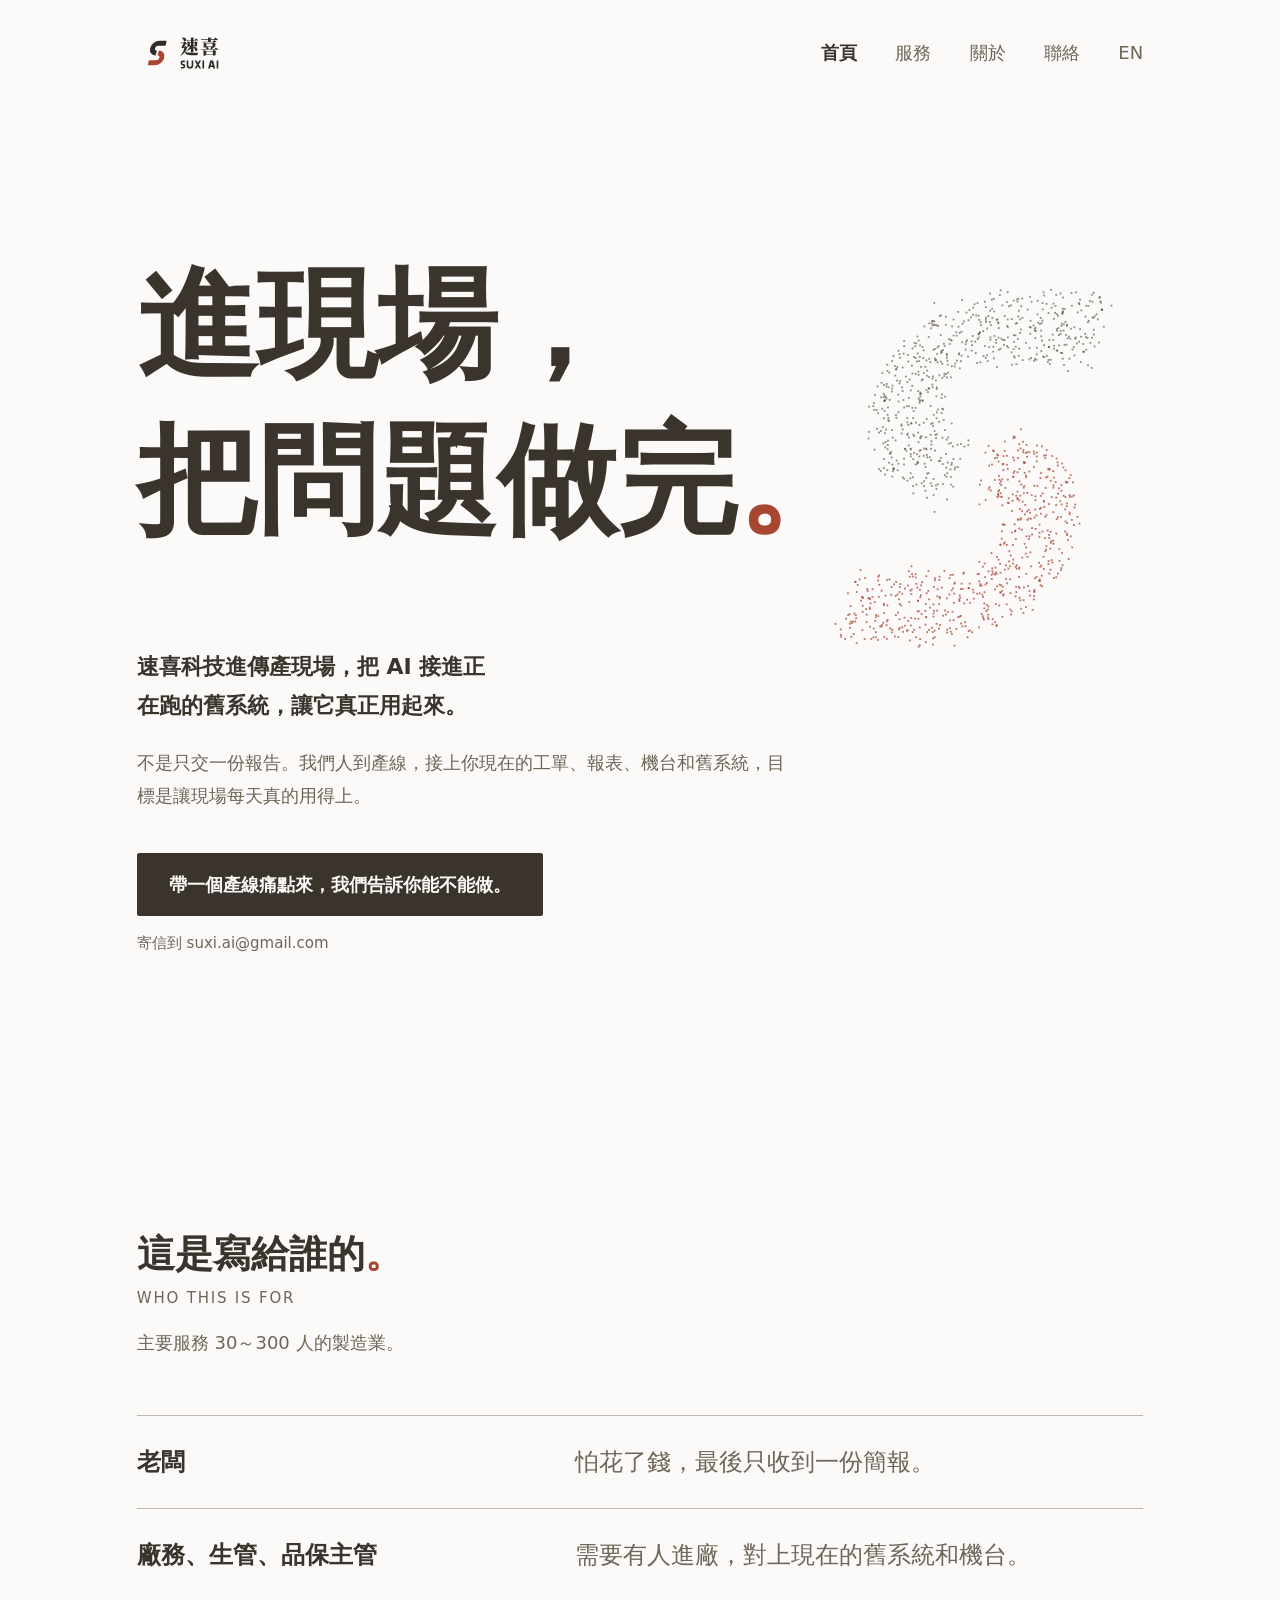
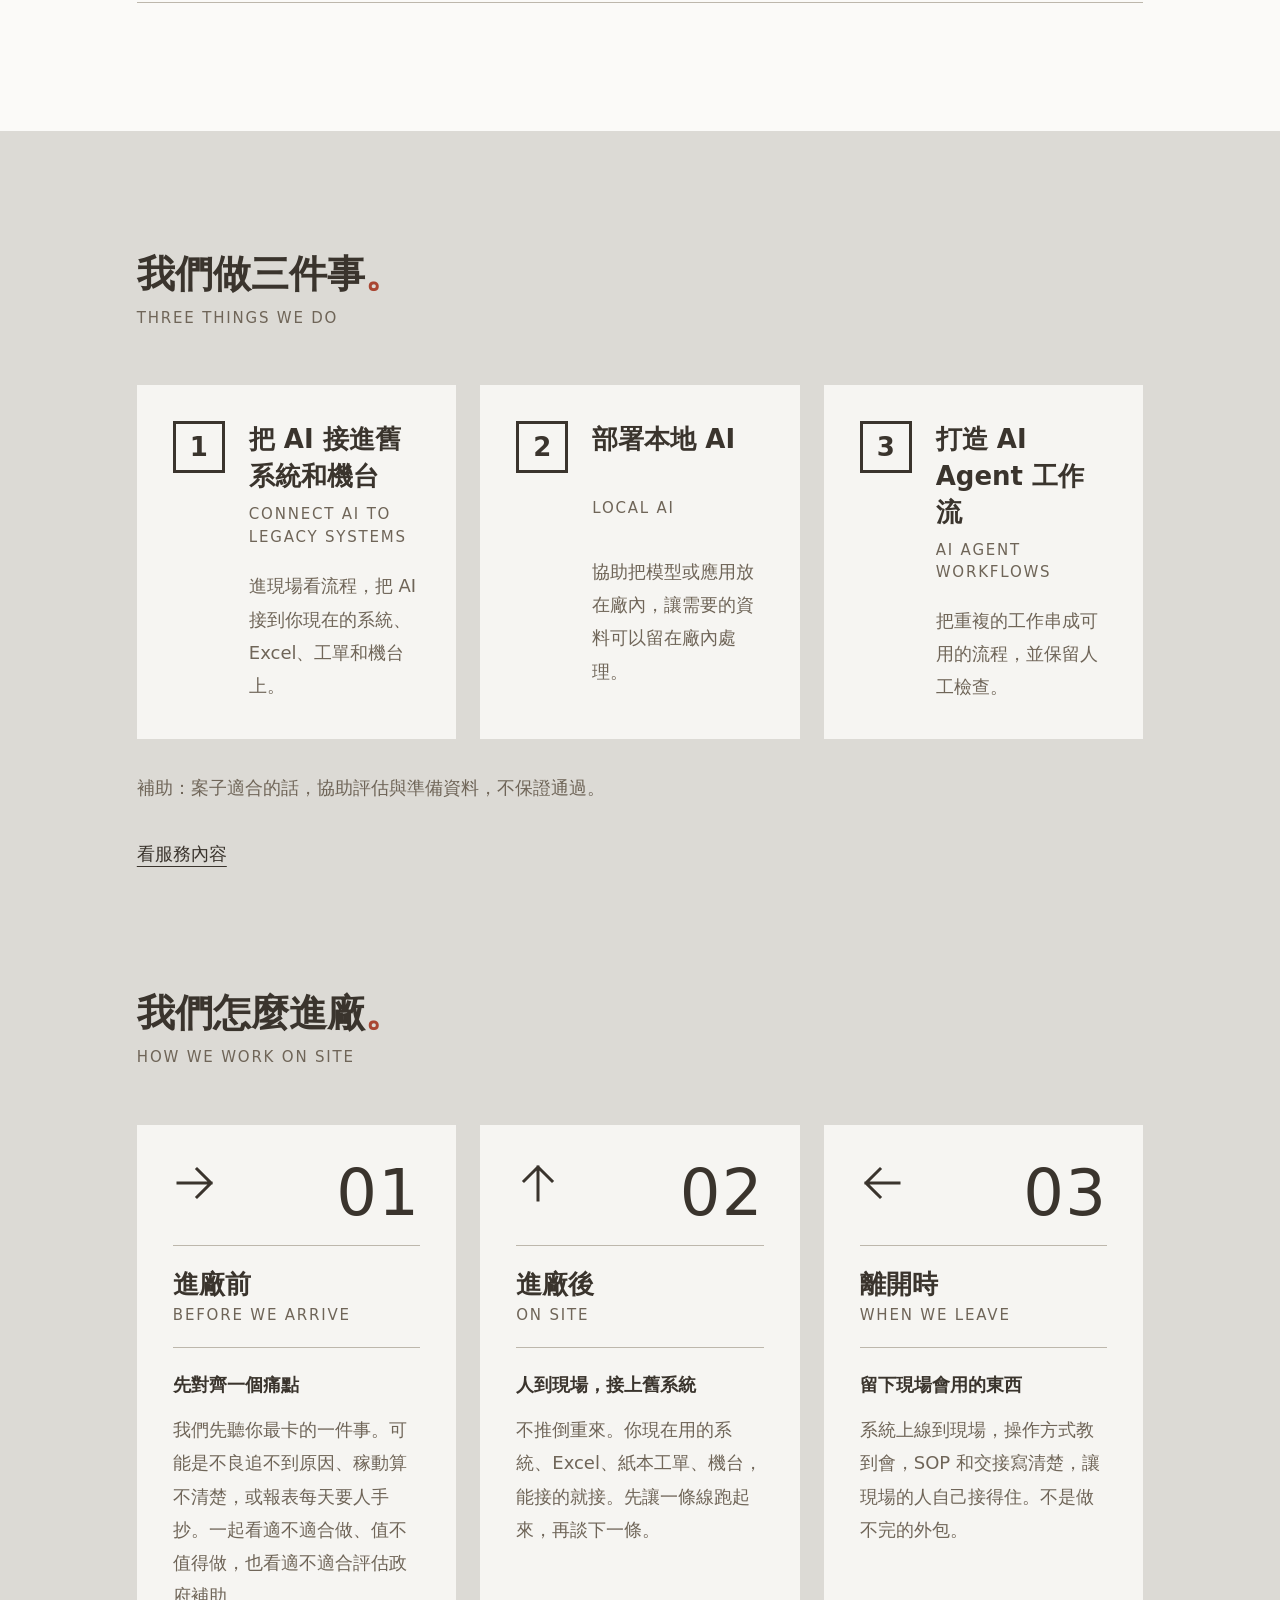
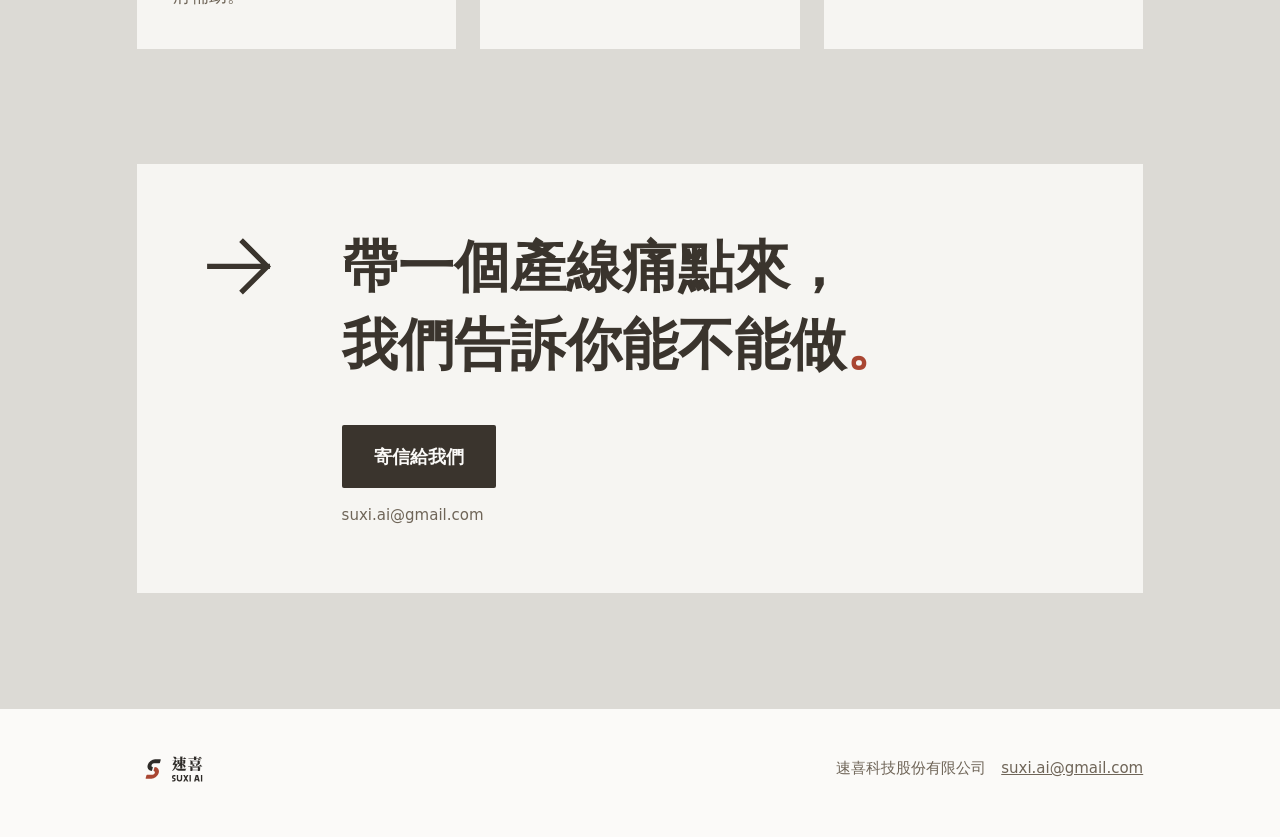
==== commit 2c0351f3: "首頁粒子背景、安全設定、分享大圖、robots 補 AI 爬蟲 - assets/particles.js：首屏粒子隨捲動 S 標誌 → 接線格 → 箭頭；無外部套件，尊重減少動態 - 8 頁加 CS" ====
--- a/index.html
+++ b/index.html
@@ -5,6 +5,8 @@
 <meta name="viewport" content="width=device-width, initial-scale=1">
 <title>速喜科技 SUXI AI｜進傳產現場，把 AI 接進舊系統</title>
 <meta name="description" content="速喜科技進 30～300 人的製造業現場，把 AI 接進正在跑的舊系統和機台；可協助部署本地 AI、打造保留人工檢查的 AI Agent 工作流。">
+<meta http-equiv="Content-Security-Policy" content="default-src 'self'; script-src 'self'; style-src 'self' 'unsafe-inline' https://fonts.googleapis.com; font-src https://fonts.gstatic.com; img-src 'self' data:; connect-src 'none'; object-src 'none'; base-uri 'none'; form-action 'none'">
+<meta name="referrer" content="strict-origin-when-cross-origin">
 <meta name="theme-color" content="#FBFAF8">
 <link rel="canonical" href="https://suxiai.org/">
 <link rel="alternate" hreflang="zh-Hant-TW" href="https://suxiai.org/">
@@ -13,11 +15,17 @@
 <meta property="og:type" content="website">
 <meta property="og:site_name" content="速喜科技 SUXI AI">
 <meta property="og:locale" content="zh_TW">
+<meta property="og:locale:alternate" content="en_US">
 <meta property="og:url" content="https://suxiai.org/">
 <meta property="og:title" content="速喜科技 SUXI AI｜進傳產現場，把 AI 接進舊系統">
 <meta property="og:description" content="速喜科技進 30～300 人的製造業現場，把 AI 接進正在跑的舊系統和機台；可協助部署本地 AI、打造保留人工檢查的 AI Agent 工作流。">
-<meta property="og:image" content="https://suxiai.org/assets/icon-512.png">
-<meta name="twitter:card" content="summary">
+<meta property="og:image" content="https://suxiai.org/assets/og-image.png">
+<meta property="og:image:width" content="1200">
+<meta property="og:image:height" content="630">
+<meta name="twitter:card" content="summary_large_image">
+<meta name="twitter:title" content="速喜科技 SUXI AI｜進傳產現場，把 AI 接進舊系統">
+<meta name="twitter:description" content="速喜科技進 30～300 人的製造業現場，把 AI 接進正在跑的舊系統和機台；可協助部署本地 AI、打造保留人工檢查的 AI Agent 工作流。">
+<meta name="twitter:image" content="https://suxiai.org/assets/og-image.png">
 <link rel="icon" href="./assets/favicon.ico" sizes="48x48">
 <link rel="icon" href="./assets/favicon.svg" type="image/svg+xml">
 <link rel="apple-touch-icon" href="./assets/apple-touch-icon.png">
@@ -59,6 +67,7 @@
 </script>
 </head>
 <body>
+<canvas class="particles" aria-hidden="true"></canvas>
 
 <svg width="0" height="0" style="position:absolute" aria-hidden="true">
   <symbol id="a-right" viewBox="0 0 44 44"><path d="M5 22H38M24 8L38 22L24 36"/></symbol>
@@ -190,5 +199,6 @@
   </div>
 </footer>
 
+<script src="./assets/particles.js" defer></script>
 </body>
 </html>
--- a/style.css
+++ b/style.css
@@ -150,3 +150,9 @@
   .person { grid-template-columns: 1fr; }
   .photo { max-width: 140px; }
 }
+
+/* ---------- 首頁粒子背景（assets/particles.js；純裝飾） ----------
+   固定在最底層；導視牆有底色會蓋住它，只在白底區塊透出來 */
+.particles { position: fixed; inset: 0; width: 100%; height: 100%; z-index: -1; pointer-events: none; }
+@media (max-width: 860px) { .particles { opacity: .35; } }
+@media print { .particles { display: none; } }
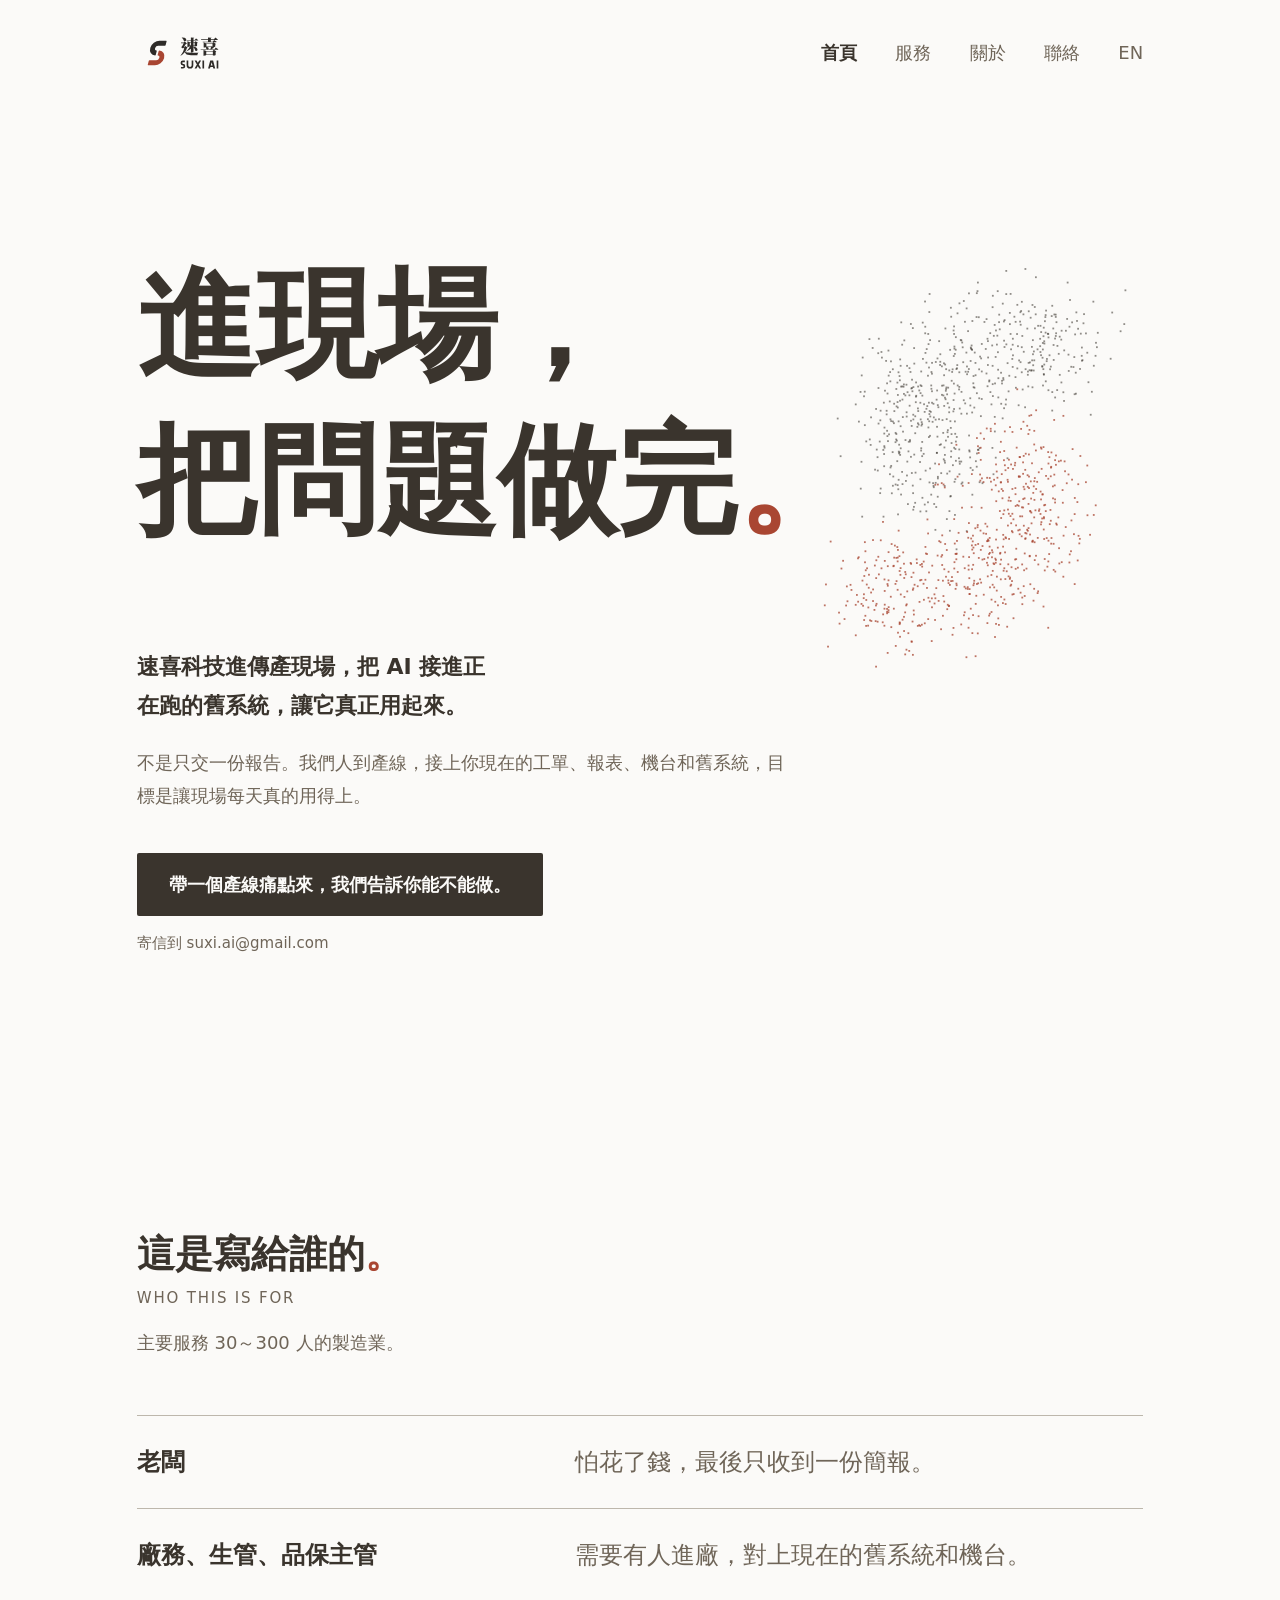
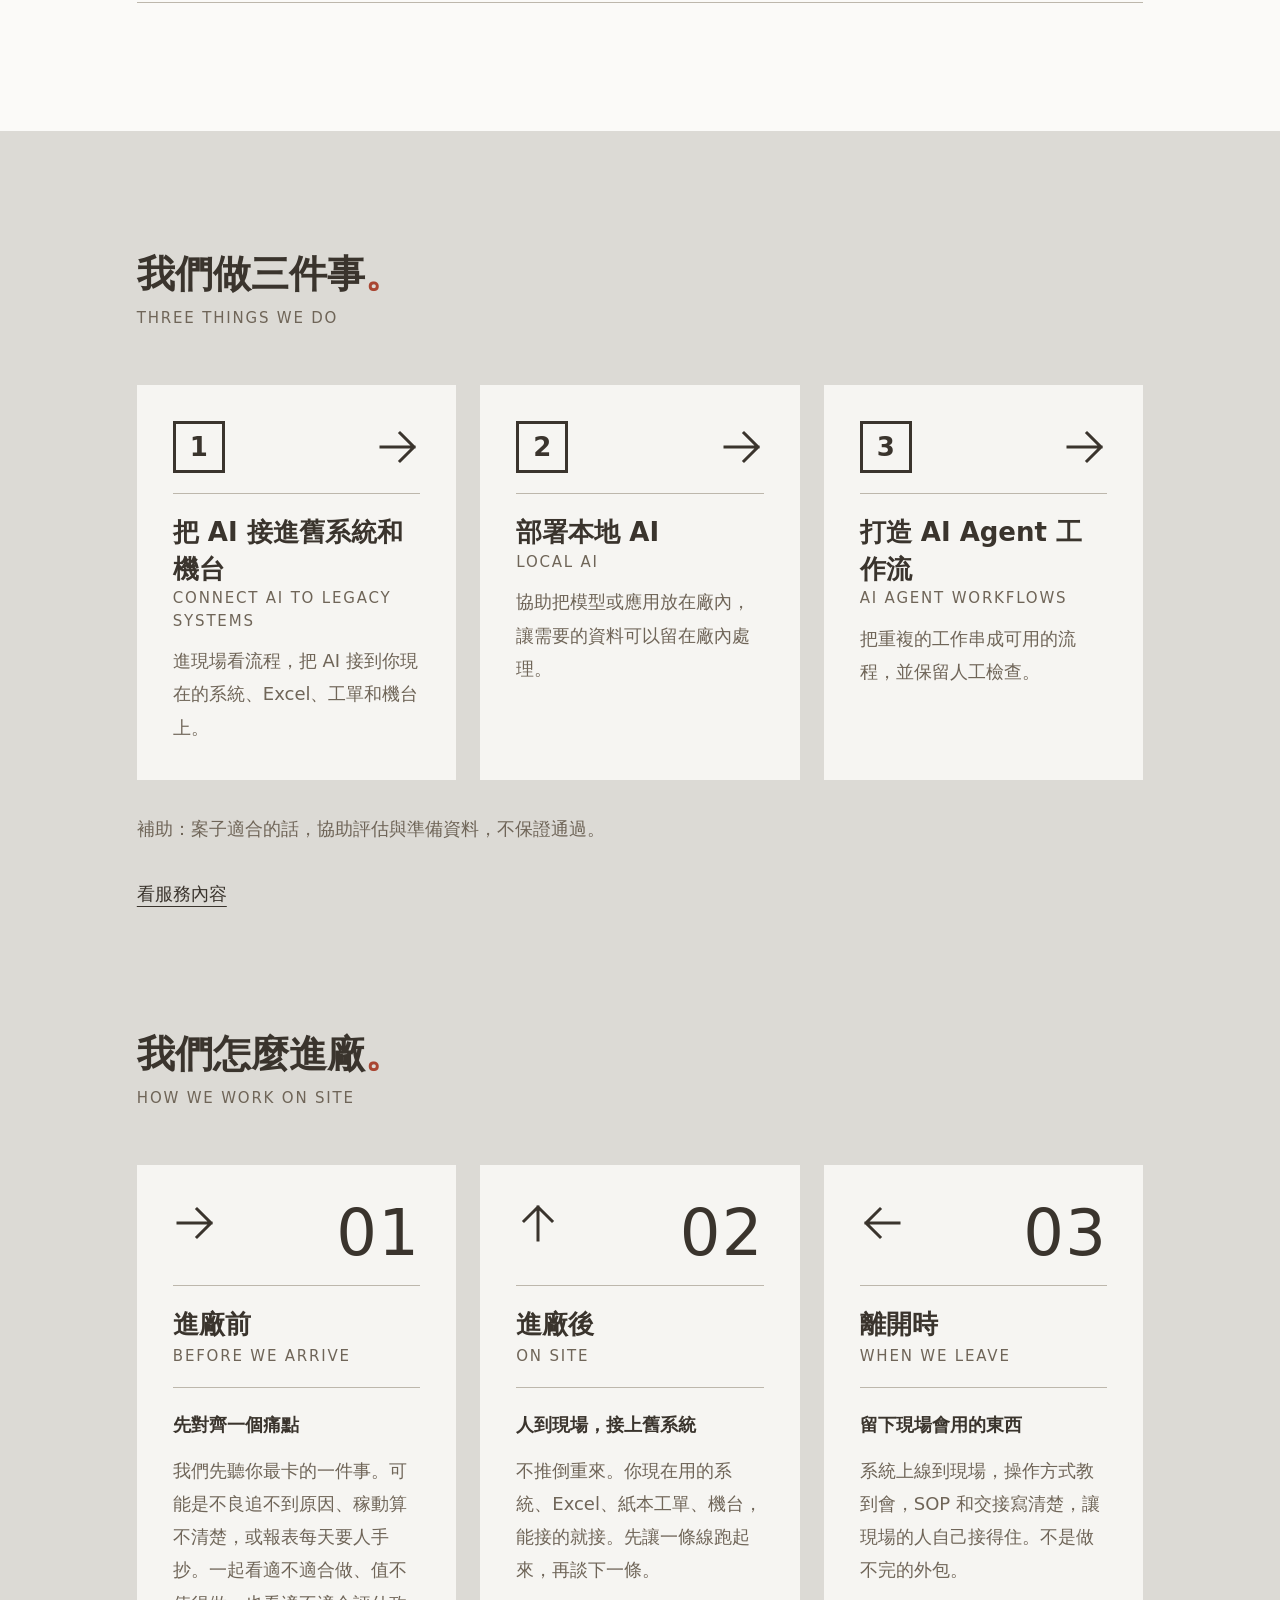
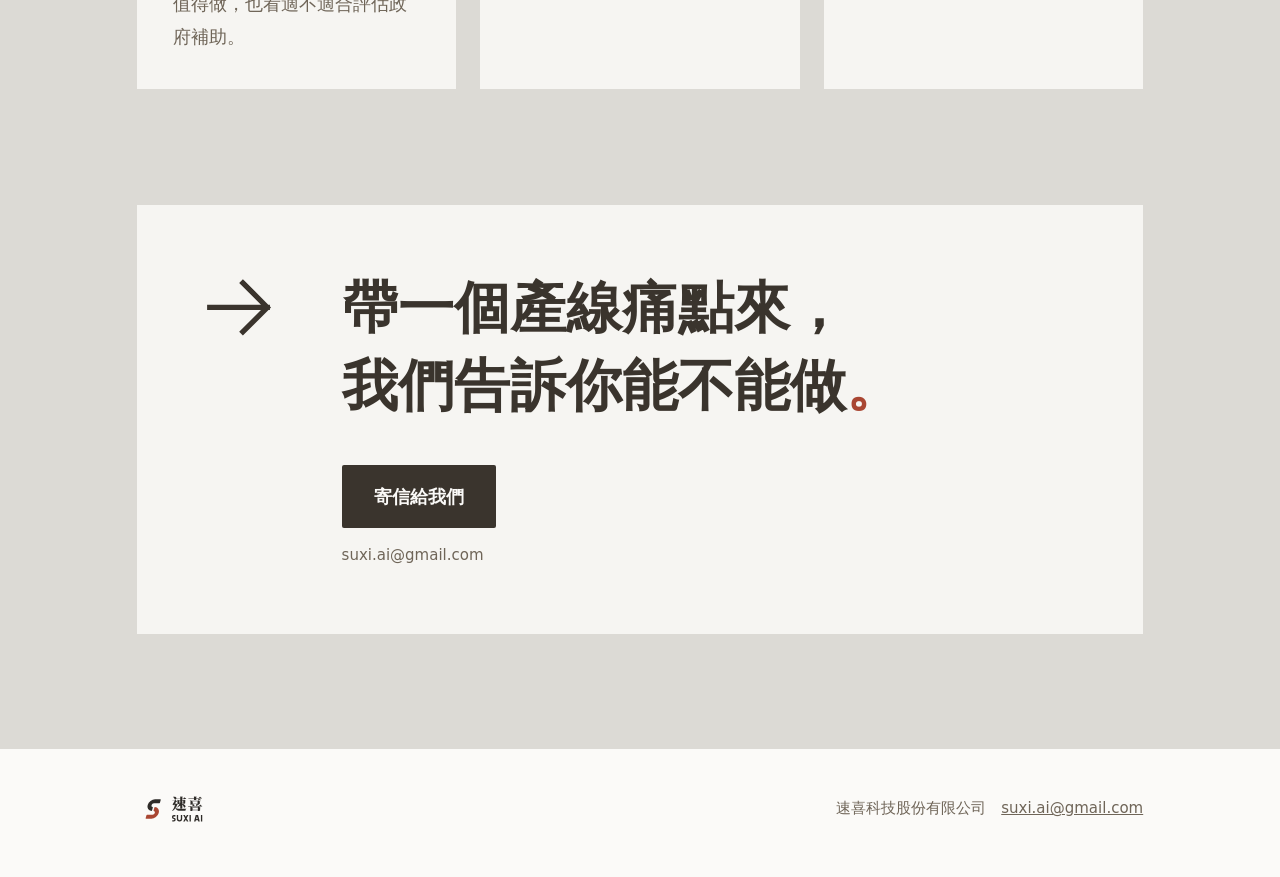
==== commit ad595267: "首頁服務卡可點、捲動淡入 - 三張服務卡整張連到服務頁錨點（connect、local-ai、agent），右上加箭頭 - hover／focus 箭頭右移、細線變深，有焦點框 - assets/re" ====
--- a/index.html
+++ b/index.html
@@ -32,6 +32,7 @@
 <link rel="preconnect" href="https://fonts.googleapis.com">
 <link rel="preconnect" href="https://fonts.gstatic.com" crossorigin>
 <link href="https://fonts.googleapis.com/css2?family=Noto+Sans+TC:wght@400;700&display=swap" rel="stylesheet">
+<script src="./assets/reveal.js"></script>
 <link rel="stylesheet" href="./style.css">
 <script type="application/ld+json">
 {
@@ -122,23 +123,29 @@
         <p class="en">Three things we do</p>
       </div>
       <ul class="plates three">
-        <li class="plate svc">
-          <span class="box">1</span>
-          <h3>把 AI 接進舊系統和機台</h3>
-          <p class="en">Connect AI to legacy systems</p>
-          <p>進現場看流程，把 AI 接到你現在的系統、Excel、工單和機台上。</p>
-        </li>
-        <li class="plate svc">
-          <span class="box">2</span>
-          <h3>部署本地 AI</h3>
-          <p class="en">Local AI</p>
-          <p>協助把模型或應用放在廠內，讓需要的資料可以留在廠內處理。</p>
-        </li>
-        <li class="plate svc">
-          <span class="box">3</span>
-          <h3>打造 AI Agent 工作流</h3>
-          <p class="en">AI agent workflows</p>
-          <p>把重複的工作串成可用的流程，並保留人工檢查。</p>
+        <li class="plate svc go">
+          <a href="services/#connect">
+            <div class="plate-top"><span class="box">1</span><svg class="arrow" aria-hidden="true"><use href="#a-right"/></svg></div>
+            <h3>把 AI 接進舊系統和機台</h3>
+            <p class="en">Connect AI to legacy systems</p>
+            <p>進現場看流程，把 AI 接到你現在的系統、Excel、工單和機台上。</p>
+          </a>
+        </li>
+        <li class="plate svc go">
+          <a href="services/#local-ai">
+            <div class="plate-top"><span class="box">2</span><svg class="arrow" aria-hidden="true"><use href="#a-right"/></svg></div>
+            <h3>部署本地 AI</h3>
+            <p class="en">Local AI</p>
+            <p>協助把模型或應用放在廠內，讓需要的資料可以留在廠內處理。</p>
+          </a>
+        </li>
+        <li class="plate svc go">
+          <a href="services/#agent">
+            <div class="plate-top"><span class="box">3</span><svg class="arrow" aria-hidden="true"><use href="#a-right"/></svg></div>
+            <h3>打造 AI Agent 工作流</h3>
+            <p class="en">AI agent workflows</p>
+            <p>把重複的工作串成可用的流程，並保留人工檢查。</p>
+          </a>
         </li>
       </ul>
       <p class="note">補助：案子適合的話，協助評估與準備資料，不保證通過。</p>
--- a/style.css
+++ b/style.css
@@ -156,3 +156,20 @@
 .particles { position: fixed; inset: 0; width: 100%; height: 100%; z-index: -1; pointer-events: none; }
 @media (max-width: 860px) { .particles { opacity: .35; } }
 @media print { .particles { display: none; } }
+
+/* ---------- 首頁服務卡：整張是連結（.go） ---------- */
+.plate.svc.go { display: block; padding: 0; }
+.go > a { display: block; height: 100%; padding: clamp(24px, 3vw, 36px); color: inherit; text-decoration: none; }
+.go .plate-top { align-items: center; transition: border-color .2s; }
+.go h3 { margin-top: 20px; }
+.go .arrow { transition: transform .2s; }
+.go > a:hover .arrow, .go > a:focus-visible .arrow { transform: translateX(6px); }
+.go > a:hover .plate-top, .go > a:focus-visible .plate-top { border-bottom-color: var(--ink); }
+.go > a:focus-visible { outline: 3px solid var(--ink); outline-offset: 4px; }
+
+/* ---------- 首頁捲動淡入（assets/reveal.js 加上 html.js 才生效） ---------- */
+.js main section .head, .js main section .plate { opacity: 0; transform: translateY(12px); transition: opacity .5s ease, transform .5s ease; }
+.js main section .head.is-in, .js main section .plate.is-in { opacity: 1; transform: none; }
+@media (prefers-reduced-motion: reduce) {
+  .js main section .head, .js main section .plate { opacity: 1; transform: none; transition: none; }
+}
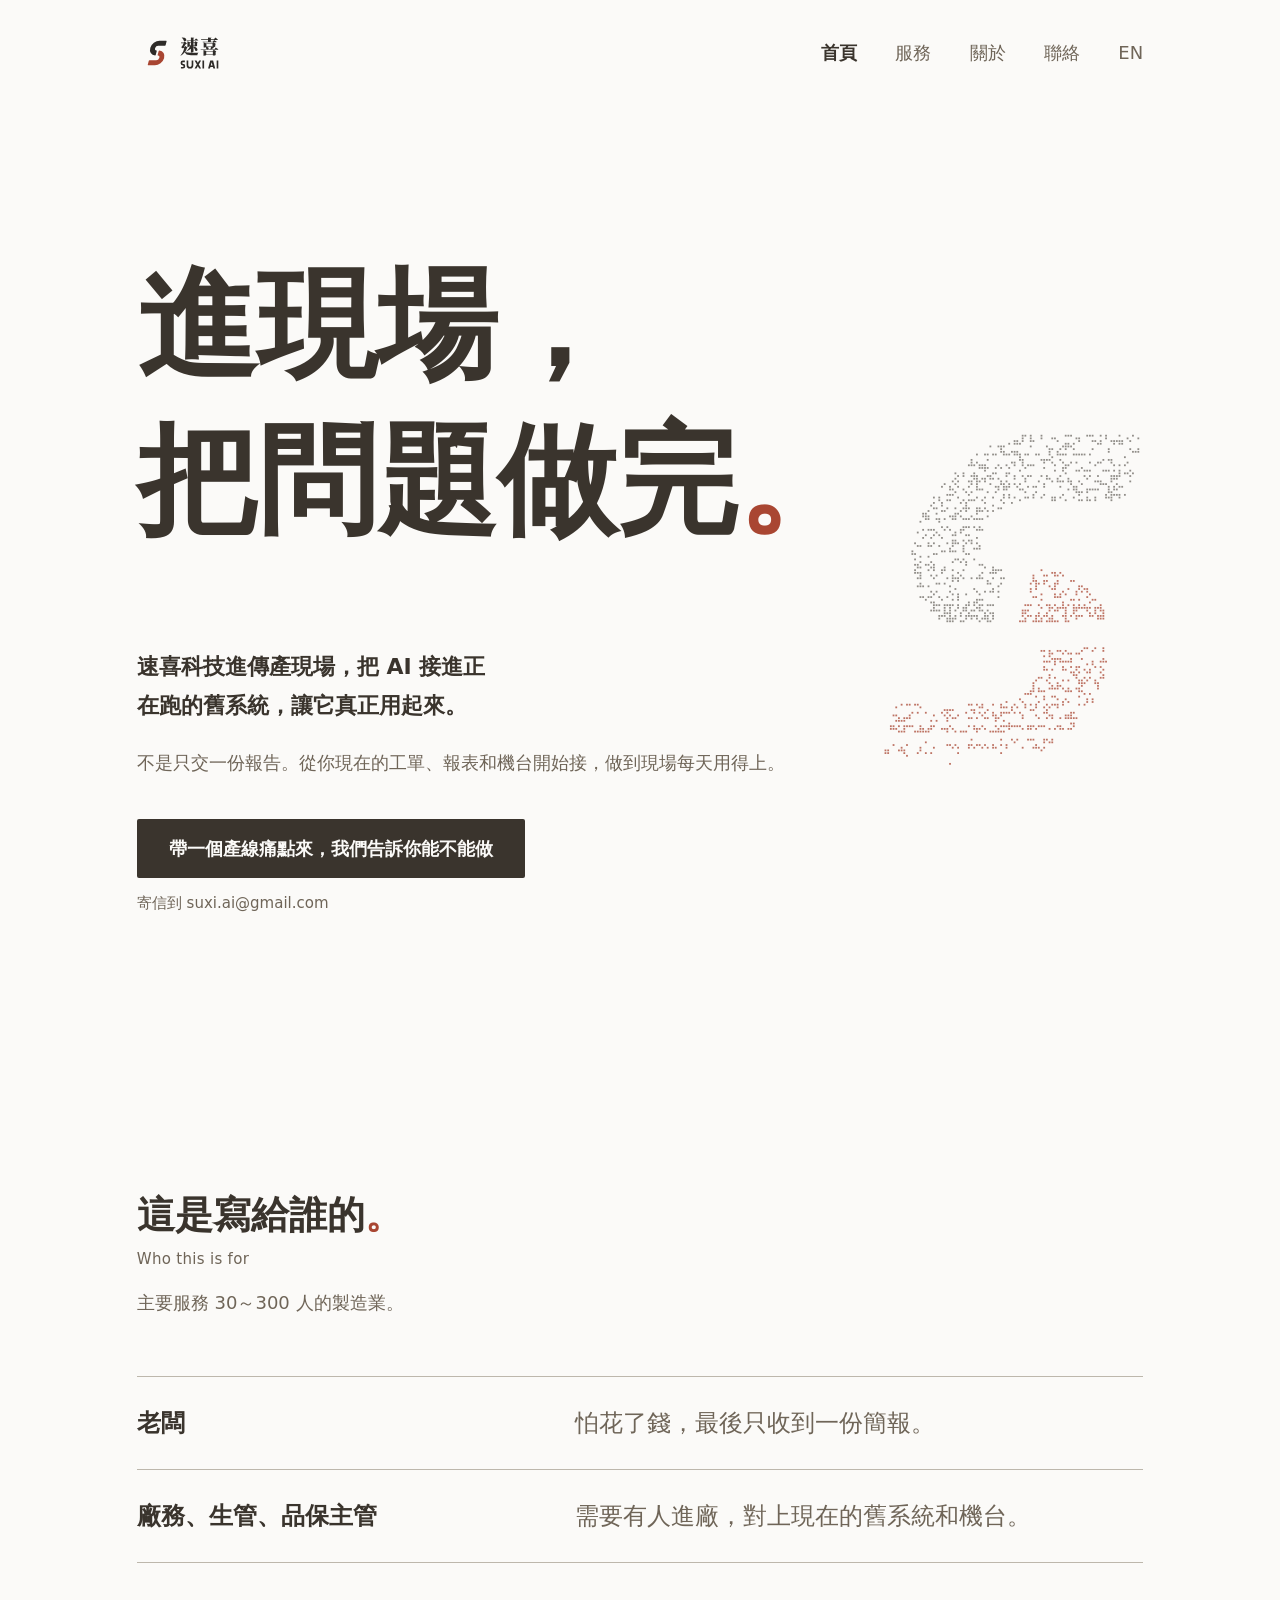
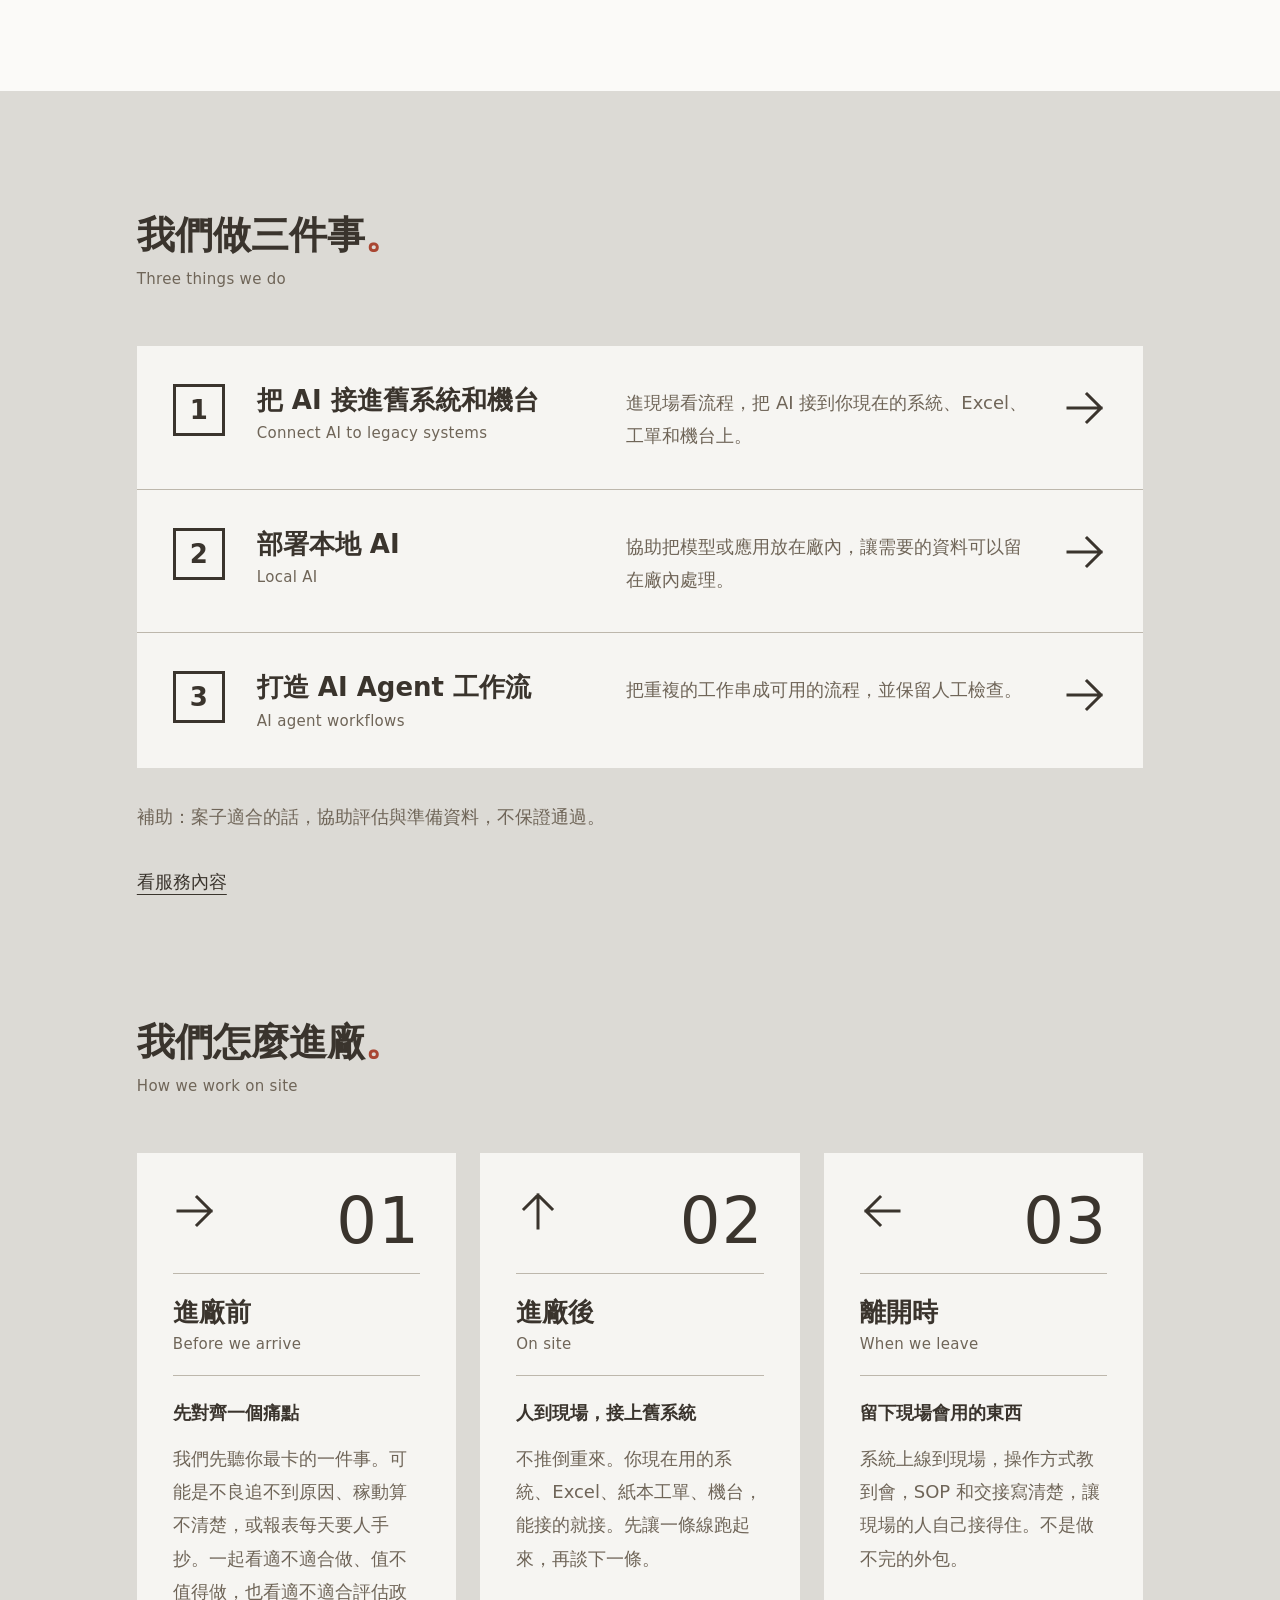
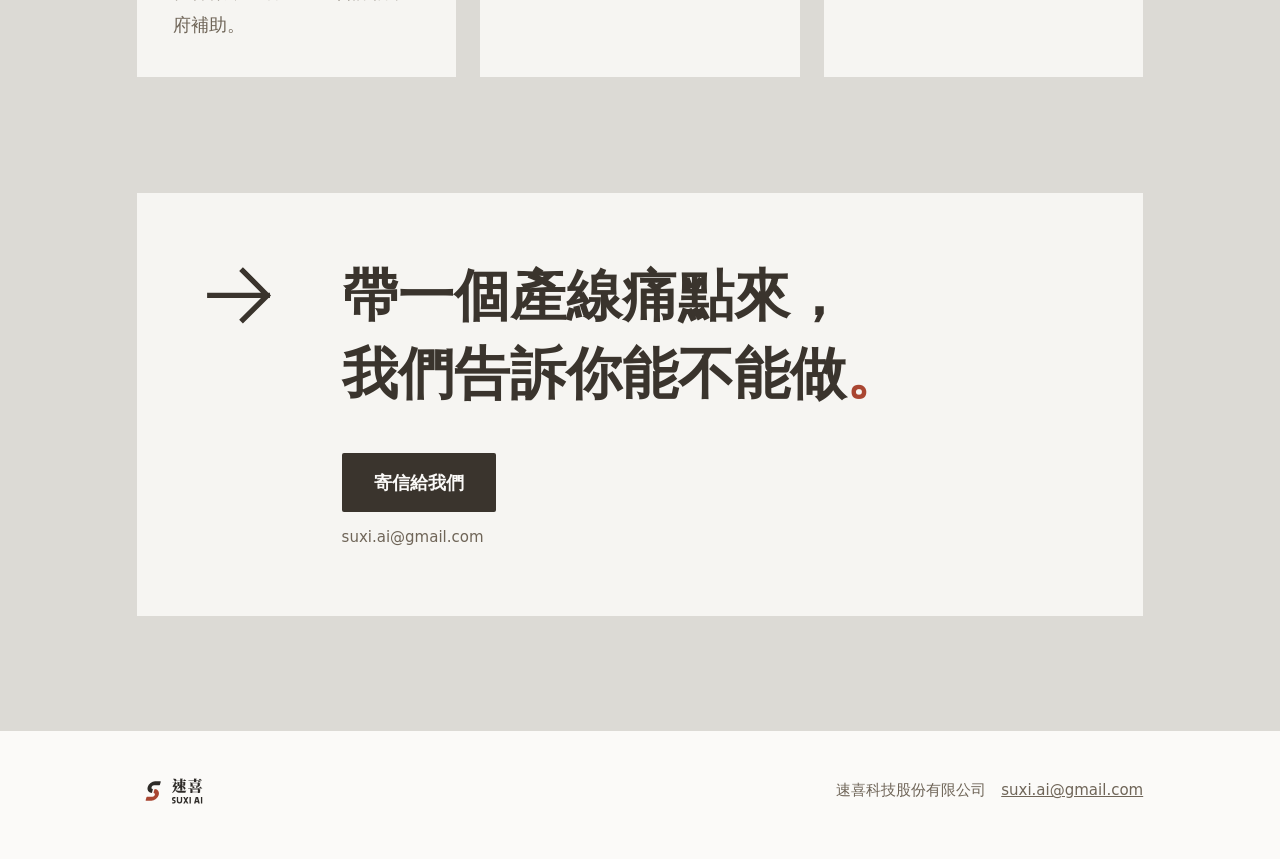
==== commit 8161d7a0: "依 unslop 清單去 AI 味：英文小字、三件事改指引列表、點陣 S 靜止、淡入簡化、按鈕與朱色、字重 600 Co-Authored-By: Claude Opus 5.5 <noreply@a" ====
--- a/index.html
+++ b/index.html
@@ -31,7 +31,7 @@
 <link rel="apple-touch-icon" href="./assets/apple-touch-icon.png">
 <link rel="preconnect" href="https://fonts.googleapis.com">
 <link rel="preconnect" href="https://fonts.gstatic.com" crossorigin>
-<link href="https://fonts.googleapis.com/css2?family=Noto+Sans+TC:wght@400;700&display=swap" rel="stylesheet">
+<link href="https://fonts.googleapis.com/css2?family=Noto+Sans+TC:wght@400;600&display=swap" rel="stylesheet">
 <script src="./assets/reveal.js"></script>
 <link rel="stylesheet" href="./style.css">
 <script type="application/ld+json">
@@ -68,8 +68,6 @@
 </script>
 </head>
 <body>
-<canvas class="particles" aria-hidden="true"></canvas>
-
 <svg width="0" height="0" style="position:absolute" aria-hidden="true">
   <symbol id="a-right" viewBox="0 0 44 44"><path d="M5 22H38M24 8L38 22L24 36"/></symbol>
   <symbol id="a-up" viewBox="0 0 44 44"><path d="M22 39V6M8 20L22 6L36 20"/></symbol>
@@ -91,12 +89,13 @@
 
 <main>
   <section class="hero">
+    <canvas class="particles" aria-hidden="true"></canvas>
     <div class="wrap">
       <p class="display" aria-hidden="true"><span>進現場，</span><span>把問題做完<span class="seal" style="display:inline">。</span></span></p>
       <div class="hero-text">
         <h1>速喜科技進傳產現場，把 AI 接進正在跑的舊系統，讓它真正用起來。</h1>
-        <p class="lead">不是只交一份報告。我們人到產線，接上你現在的工單、報表、機台和舊系統，目標是讓現場每天真的用得上。</p>
-        <a class="btn" href="mailto:suxi.ai@gmail.com">帶一個產線痛點來，我們告訴你能不能做。</a>
+        <p class="lead">不是只交一份報告。從你現在的工單、報表和機台開始接，做到現場每天用得上。</p>
+        <a class="btn" href="mailto:suxi.ai@gmail.com">帶一個產線痛點來，我們告訴你能不能做</a>
         <span class="mailnote">寄信到 suxi.ai@gmail.com</span>
       </div>
     </div>
@@ -122,29 +121,38 @@
         <h2>我們做三件事<span class="seal">。</span></h2>
         <p class="en">Three things we do</p>
       </div>
-      <ul class="plates three">
-        <li class="plate svc go">
+      <ul class="directory">
+        <li>
           <a href="services/#connect">
-            <div class="plate-top"><span class="box">1</span><svg class="arrow" aria-hidden="true"><use href="#a-right"/></svg></div>
-            <h3>把 AI 接進舊系統和機台</h3>
-            <p class="en">Connect AI to legacy systems</p>
-            <p>進現場看流程，把 AI 接到你現在的系統、Excel、工單和機台上。</p>
+            <span class="box">1</span>
+            <div class="dir-name">
+              <h3>把 AI 接進舊系統和機台</h3>
+              <p class="en">Connect AI to legacy systems</p>
+            </div>
+            <p class="dir-desc">進現場看流程，把 AI 接到你現在的系統、Excel、工單和機台上。</p>
+            <svg class="arrow" aria-hidden="true"><use href="#a-right"/></svg>
           </a>
         </li>
-        <li class="plate svc go">
+        <li>
           <a href="services/#local-ai">
-            <div class="plate-top"><span class="box">2</span><svg class="arrow" aria-hidden="true"><use href="#a-right"/></svg></div>
-            <h3>部署本地 AI</h3>
-            <p class="en">Local AI</p>
-            <p>協助把模型或應用放在廠內，讓需要的資料可以留在廠內處理。</p>
+            <span class="box">2</span>
+            <div class="dir-name">
+              <h3>部署本地 AI</h3>
+              <p class="en">Local AI</p>
+            </div>
+            <p class="dir-desc">協助把模型或應用放在廠內，讓需要的資料可以留在廠內處理。</p>
+            <svg class="arrow" aria-hidden="true"><use href="#a-right"/></svg>
           </a>
         </li>
-        <li class="plate svc go">
+        <li>
           <a href="services/#agent">
-            <div class="plate-top"><span class="box">3</span><svg class="arrow" aria-hidden="true"><use href="#a-right"/></svg></div>
-            <h3>打造 AI Agent 工作流</h3>
-            <p class="en">AI agent workflows</p>
-            <p>把重複的工作串成可用的流程，並保留人工檢查。</p>
+            <span class="box">3</span>
+            <div class="dir-name">
+              <h3>打造 AI Agent 工作流</h3>
+              <p class="en">AI agent workflows</p>
+            </div>
+            <p class="dir-desc">把重複的工作串成可用的流程，並保留人工檢查。</p>
+            <svg class="arrow" aria-hidden="true"><use href="#a-right"/></svg>
           </a>
         </li>
       </ul>
--- a/style.css
+++ b/style.css
@@ -21,10 +21,10 @@
 p, h1, h2, h3, ol, ul { margin: 0; }
 a { color: inherit; }
 img { display: block; max-width: 100%; }
-b, h1, h2, h3 { font-weight: 700; }
+b, h1, h2, h3 { font-weight: 600; }
 .wrap { max-width: var(--max); margin: 0 auto; padding: 0 var(--gutter); }
 .seal { color: var(--shu); }
-.en { font-size: 15px; line-height: 1.5; letter-spacing: .12em; text-transform: uppercase; color: var(--ink-soft); }
+.en { font-size: 15px; line-height: 1.5; letter-spacing: .02em; color: var(--ink-soft); }
 .arrow { width: 44px; height: 44px; flex: none; fill: none; stroke: var(--ink); stroke-width: 3; stroke-linecap: square; stroke-linejoin: miter; }
 
 /* ---------- 頁首 ---------- */
@@ -33,11 +33,12 @@
 .nav { display: flex; flex-wrap: wrap; gap: 4px clamp(20px, 3vw, 40px); font-size: 18px; }
 .nav a { text-decoration: none; color: var(--ink-soft); padding: 4px 0; }
 .nav a:hover { color: var(--ink); }
-.nav a[aria-current="page"] { color: var(--ink); font-weight: 700; }
+.nav a[aria-current="page"] { color: var(--ink); font-weight: 600; }
 
 /* ---------- 首屏（首頁） ---------- */
-.hero { padding: clamp(64px, 11vw, 144px) 0 clamp(72px, 11vw, 144px); }
-.display { font-weight: 700; font-size: clamp(40px, 10.5vw, 120px); line-height: 1.3; }
+.hero { position: relative; padding: clamp(64px, 11vw, 144px) 0 clamp(72px, 11vw, 144px); }
+.hero .wrap { position: relative; z-index: 1; }
+.display { font-weight: 600; font-size: clamp(40px, 10.5vw, 120px); line-height: 1.3; }
 .display span { display: block; }
 html[lang="en"] .display { font-size: clamp(36px, 8.4vw, 104px); line-height: 1.2; }
 .hero-text { max-width: 36em; margin-top: clamp(48px, 7vw, 88px); }
@@ -45,10 +46,11 @@
 html[lang="en"] .hero h1 { line-height: 1.6; }
 .hero .lead { color: var(--ink-soft); margin-top: 20px; }
 
-.btn { display: inline-block; margin-top: 40px; text-decoration: none; background: var(--ink); color: var(--white); font-size: 18px; font-weight: 700; line-height: 1.5;
-  padding: 18px 32px; border-radius: 2px; transition: background .2s; }
-.btn:hover { background: var(--shu); }
-.mailnote { display: block; margin-top: 14px; font-size: 15px; color: var(--ink-soft); }
+.btn { display: inline-block; margin-top: 40px; text-decoration: none; background: var(--ink); color: var(--white); font-size: 18px; font-weight: 600; line-height: 1.5;
+  padding: 16px 32px; border-radius: 2px; transition: background-color .2s ease-out; }
+.btn:hover { background: #231F1B; }
+.btn:active { transform: scale(.98); }
+.mailnote { display: block; margin-top: 12px; font-size: 15px; color: var(--ink-soft); }
 
 /* ---------- 子頁標題 ---------- */
 .page-head { padding: clamp(56px, 9vw, 112px) 0 clamp(48px, 7vw, 88px); }
@@ -76,13 +78,13 @@
 .plates.four .plate h3 { font-size: 22px; }
 html[lang="en"] .plate h3 { line-height: 1.3; }
 .plate .en { margin-top: 2px; }
-.plate .what { margin-top: 20px; padding-top: 20px; border-top: 1px solid var(--rule); font-weight: 700; }
+.plate .what { margin-top: 20px; padding-top: 20px; border-top: 1px solid var(--rule); font-weight: 600; }
 html[lang="en"] .plate .what { font-size: 20px; line-height: 1.4; }
-.plate .what + p { color: var(--ink-soft); margin-top: 6px; }
+.plate .what + p { color: var(--ink-soft); margin-top: 8px; }
 .plate > p:not(.en):not(.what) { color: var(--ink-soft); margin-top: 12px; }
 
 /* 方框數字（像展廳 1、2、3 的標示） */
-.box { width: 52px; height: 52px; flex: none; border: 3px solid var(--ink); display: grid; place-items: center; font-size: 26px; font-weight: 700; line-height: 1; }
+.box { width: 52px; height: 52px; flex: none; border: 3px solid var(--ink); display: grid; place-items: center; font-size: 26px; font-weight: 600; line-height: 1; }
 .svc { display: grid; grid-template-columns: auto 1fr; gap: 8px 24px; align-items: start; }
 .svc h3 { margin-top: 0; }
 .svc p:not(.en) { grid-column: 2; color: var(--ink-soft); margin-top: 12px; }
@@ -94,14 +96,14 @@
 .rows li { display: grid; grid-template-columns: 5fr 7fr; gap: 4px 32px; padding: 24px 0; border-bottom: 1px solid var(--rule); align-items: baseline; font-size: clamp(20px, 2.2vw, 24px); }
 .rows span { color: var(--ink-soft); }
 .rows.list li { grid-template-columns: 72px 1fr; }
-.rows.list .no { color: var(--ink-soft); font-size: 15px; letter-spacing: .12em; }
+.rows.list .no { color: var(--ink-soft); font-size: 15px; letter-spacing: .04em; font-variant-numeric: tabular-nums; }
 .note { color: var(--ink-soft); margin-top: 32px; }
 .more { display: inline-block; margin-top: 32px; text-underline-offset: 6px; text-decoration-thickness: 1px; }
-.more:hover { color: var(--shu); }
+.more:hover { text-decoration-thickness: 2px; }
 
 /* ---------- 聯絡信箱大字 ---------- */
-.mail-big { display: inline-block; margin-top: 36px; font-size: clamp(22px, 4vw, 34px); font-weight: 700; text-decoration: none; color: var(--white); background: var(--ink); padding: 16px 32px; border-radius: 2px; overflow-wrap: anywhere; transition: background .2s; }
-.mail-big:hover { background: var(--shu); }
+.mail-big { display: inline-block; margin-top: 36px; font-size: clamp(22px, 4vw, 34px); font-weight: 600; text-decoration: none; color: var(--white); background: var(--ink); padding: 16px 32px; border-radius: 2px; overflow-wrap: anywhere; transition: background-color .2s ease-out; }
+.mail-big:hover { background: #231F1B; }
 
 /* ---------- 結尾導視牌 ---------- */
 .closing .plate { display: grid; grid-template-columns: auto 1fr; gap: 24px clamp(24px, 5vw, 64px); align-items: start; padding: clamp(32px, 5vw, 72px); }
@@ -125,7 +127,7 @@
   .btn { display: block; text-align: center; }
   .display { font-size: 13.2vw; }
   html[lang="en"] .display { font-size: 10vw; }
-  .nav { gap: 4px 18px; font-size: 17px; }
+  .nav { gap: 4px 16px; font-size: 17px; }
 }
 
 /* ---------- 2026-11-25 補：三項服務、本地 AI、FAQ、人物照片位 ---------- */
@@ -134,27 +136,22 @@
 .svc .ticks { grid-column: 2; }
 .ticks { list-style: none; padding: 0; margin-top: 16px; border-top: 1px solid var(--rule); }
 .ticks li { padding: 12px 0 12px 20px; border-bottom: 1px solid var(--rule); color: var(--ink-soft); position: relative; }
-.ticks li::before { content: ""; position: absolute; left: 0; top: 1.45em; width: 10px; height: 2px; background: var(--shu); }
+.ticks li::before { content: ""; position: absolute; left: 0; top: 1.45em; width: 10px; height: 2px; background: var(--ink); }
 .plates.flat .plate { background: var(--plate); border: 1px solid var(--rule); }
 .sect.tight { padding-top: 0; }
 .faq li { font-size: clamp(18px, 2vw, 21px); }
 .faq li span:last-child { color: var(--ink); }
-.person { display: grid; grid-template-columns: 120px 1fr; gap: 24px; align-items: start; }
+.person { display: block; }  /* 照片拍好後再改回兩欄：120px 1fr */
 .person h3 { margin-top: 0; }
 .photo { aspect-ratio: 4 / 5; width: 100%; max-width: 100%; border: 1px dashed var(--rule); background: var(--white);
   display: grid; place-items: center; text-align: center; font-size: 14px; color: var(--ink-soft); padding: 8px; }
-@media (max-width: 860px) {
-  .person { grid-template-columns: 96px 1fr; gap: 16px; }
-}
-@media (max-width: 420px) {
-  .person { grid-template-columns: 1fr; }
-  .photo { max-width: 140px; }
-}
 
-/* ---------- 首頁粒子背景（assets/particles.js；純裝飾） ----------
-   固定在最底層；導視牆有底色會蓋住它，只在白底區塊透出來 */
-.particles { position: fixed; inset: 0; width: 100%; height: 100%; z-index: -1; pointer-events: none; }
-@media (max-width: 860px) { .particles { opacity: .35; } }
+/* ---------- 首頁首屏的點陣 S（assets/particles.js；純裝飾） ----------
+   2026-11-27 unslop：只在首屏右側，載入時聚合一次後靜止；寬度不夠就不顯示，不疊在文字上 */
+.particles { position: absolute; top: 0; right: 0; width: 42%; height: 100%; z-index: 0; pointer-events: none; }
+@media (max-width: 1100px) { .particles { display: none; } }
+html[lang="en"] .particles { top: 36%; height: 64%; }  /* 英文大字較寬，S 放到大字下方 */
+@media (max-width: 1280px) { html[lang="en"] .particles { display: none; } }
 @media print { .particles { display: none; } }
 
 /* ---------- 首頁服務卡：整張是連結（.go） ---------- */
@@ -163,13 +160,34 @@
 .go .plate-top { align-items: center; transition: border-color .2s; }
 .go h3 { margin-top: 20px; }
 .go .arrow { transition: transform .2s; }
-.go > a:hover .arrow, .go > a:focus-visible .arrow { transform: translateX(6px); }
+.go > a:hover .arrow, .go > a:focus-visible .arrow { transform: translateX(4px); }
 .go > a:hover .plate-top, .go > a:focus-visible .plate-top { border-bottom-color: var(--ink); }
 .go > a:focus-visible { outline: 3px solid var(--ink); outline-offset: 4px; }
 
 /* ---------- 首頁捲動淡入（assets/reveal.js 加上 html.js 才生效） ---------- */
-.js main section .head, .js main section .plate { opacity: 0; transform: translateY(12px); transition: opacity .5s ease, transform .5s ease; }
-.js main section .head.is-in, .js main section .plate.is-in { opacity: 1; transform: none; }
+/* 2026-11-27 unslop：改成每一區整塊淡入一次，不再每張卡各自飛入 */
+.js main section:not(.hero) > .wrap { opacity: 0; transform: translateY(8px); transition: opacity .4s ease-out, transform .4s ease-out; }
+.js main section:not(.hero) > .wrap.is-in { opacity: 1; transform: none; }
 @media (prefers-reduced-motion: reduce) {
-  .js main section .head, .js main section .plate { opacity: 1; transform: none; transition: none; }
+  .js main section:not(.hero) > .wrap { opacity: 1; transform: none; transition: none; }
 }
+
+/* ---------- 首頁「我們做三件事」：導視指引列表（2026-11-27 unslop，取代三張等寬卡片） ---------- */
+.directory { list-style: none; padding: 0; background: var(--plate); }
+.directory li + li { border-top: 1px solid var(--rule); }
+.directory a { display: grid; grid-template-columns: auto minmax(0, 5fr) minmax(0, 6fr) auto; gap: 8px 32px; align-items: start;
+  padding: clamp(24px, 3vw, 36px); color: inherit; text-decoration: none; transition: background-color .2s ease-out; }
+.directory a:hover { background: var(--white); }
+.directory a:focus-visible { outline: 3px solid var(--ink); outline-offset: -3px; }
+.directory .box { margin-top: 2px; }
+.directory h3 { font-size: 26px; line-height: 1.4; }
+.directory .en { margin-top: 4px; }
+.directory .dir-desc { color: var(--ink-soft); padding-top: 4px; }
+.directory .arrow { margin-top: 4px; transition: transform .2s ease-out; }
+.directory a:hover .arrow, .directory a:focus-visible .arrow { transform: translateX(4px); }
+@media (max-width: 860px) {
+  .directory a { grid-template-columns: auto 1fr; gap: 12px 20px; }
+  .directory .dir-desc { grid-column: 2; padding-top: 0; }
+  .directory .arrow { display: none; }
+  .directory h3 { font-size: 22px; }
+}
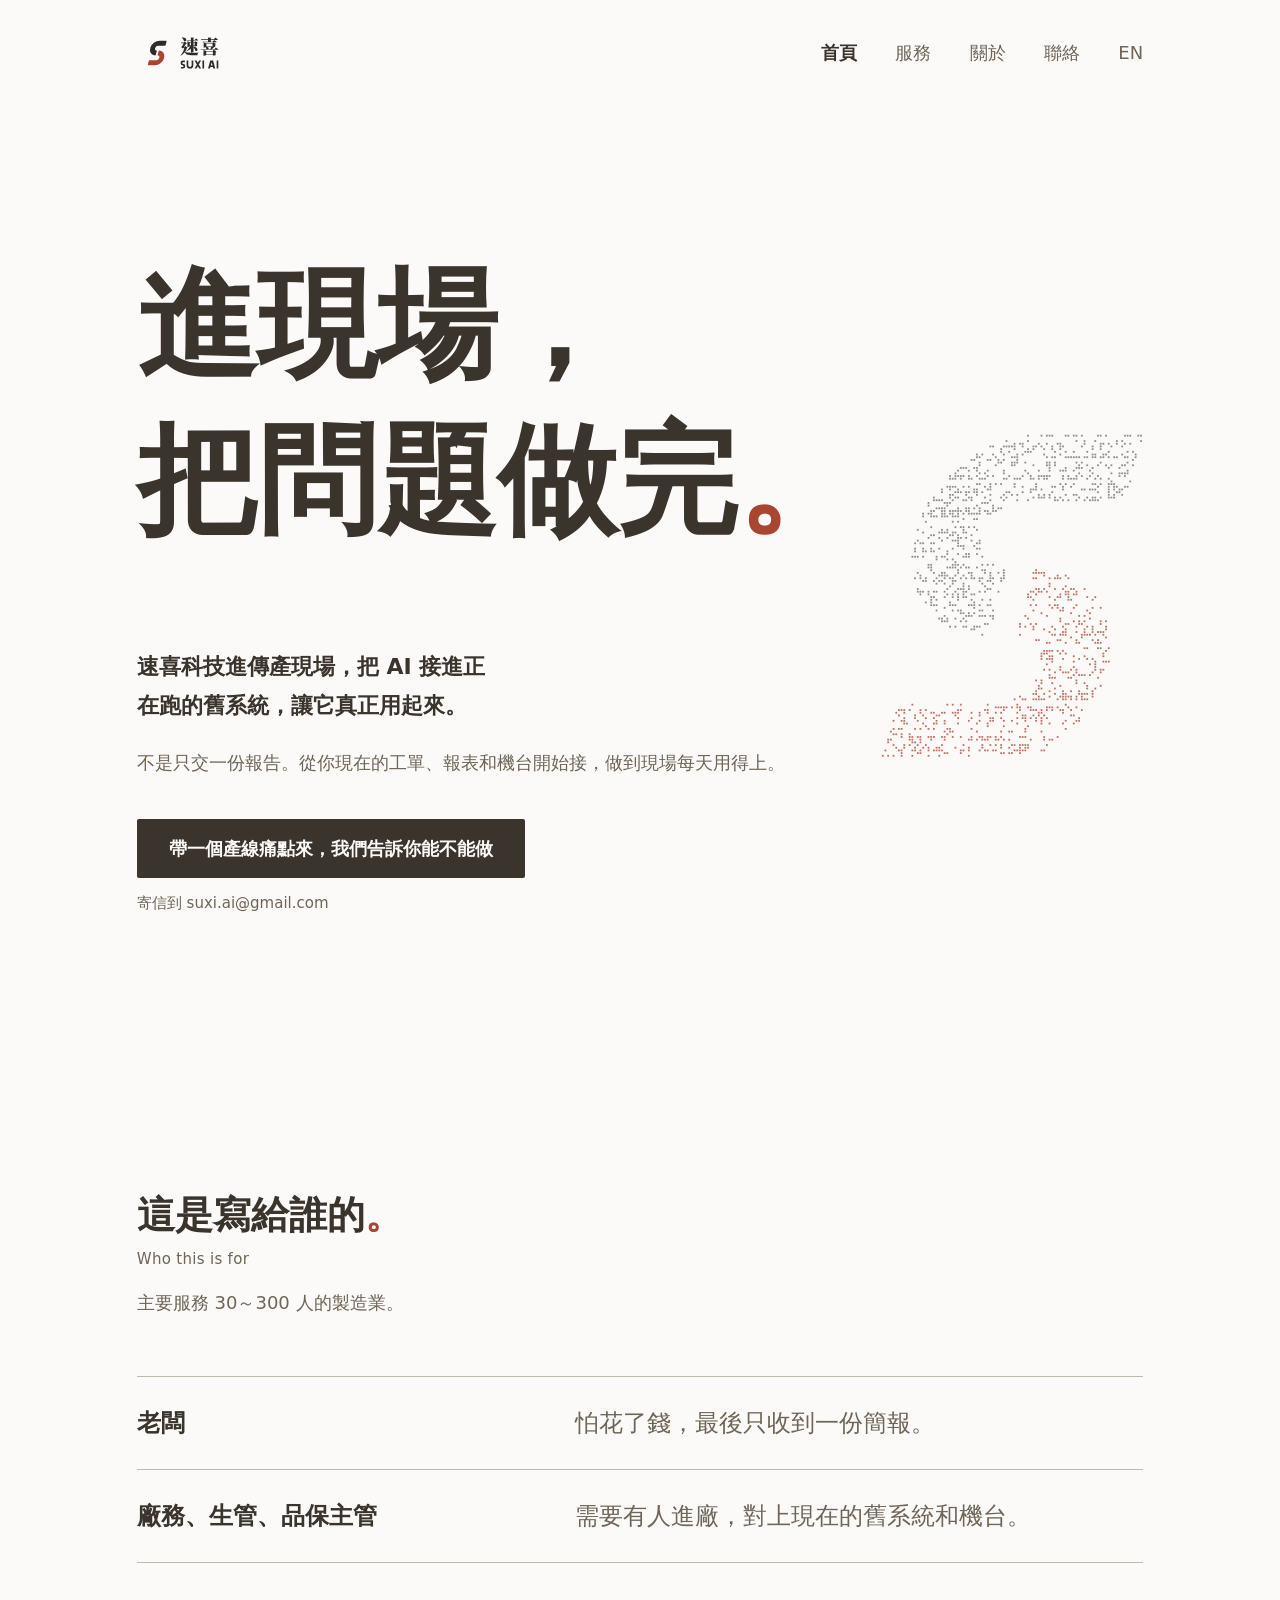
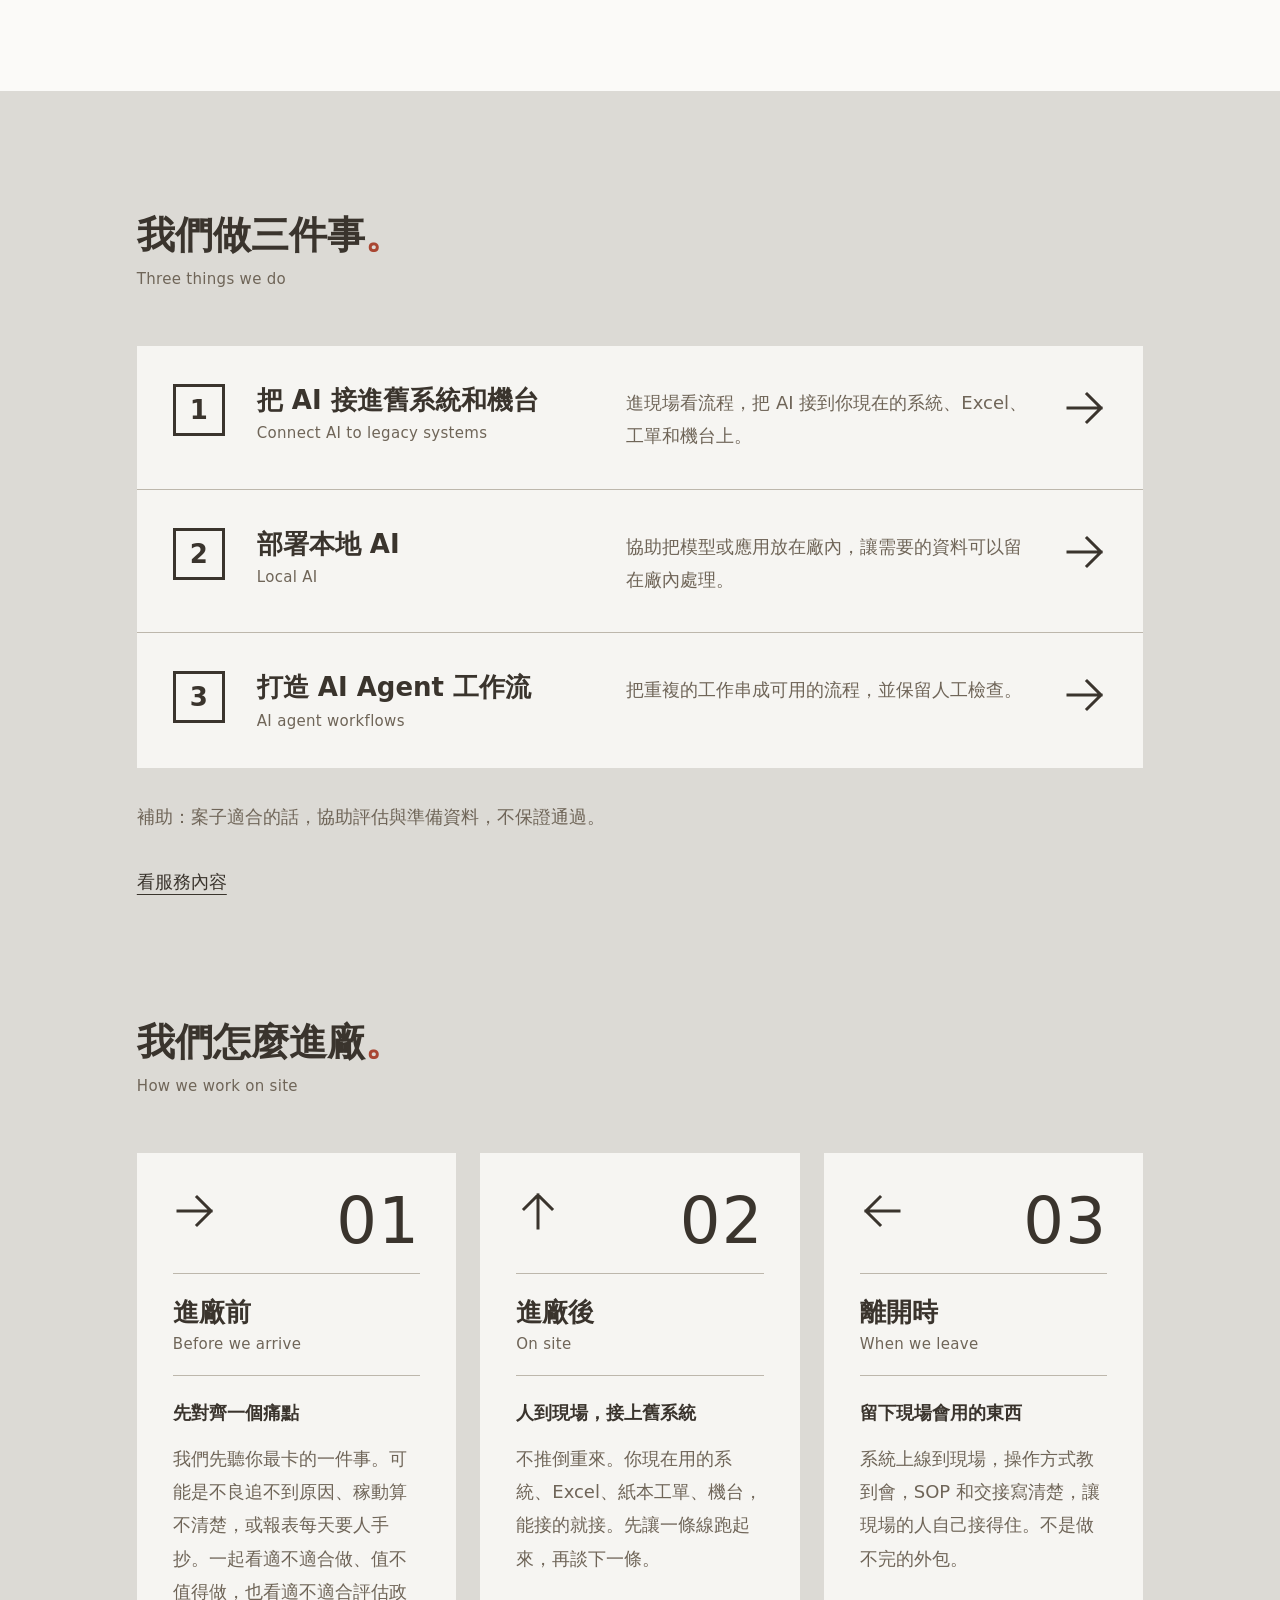
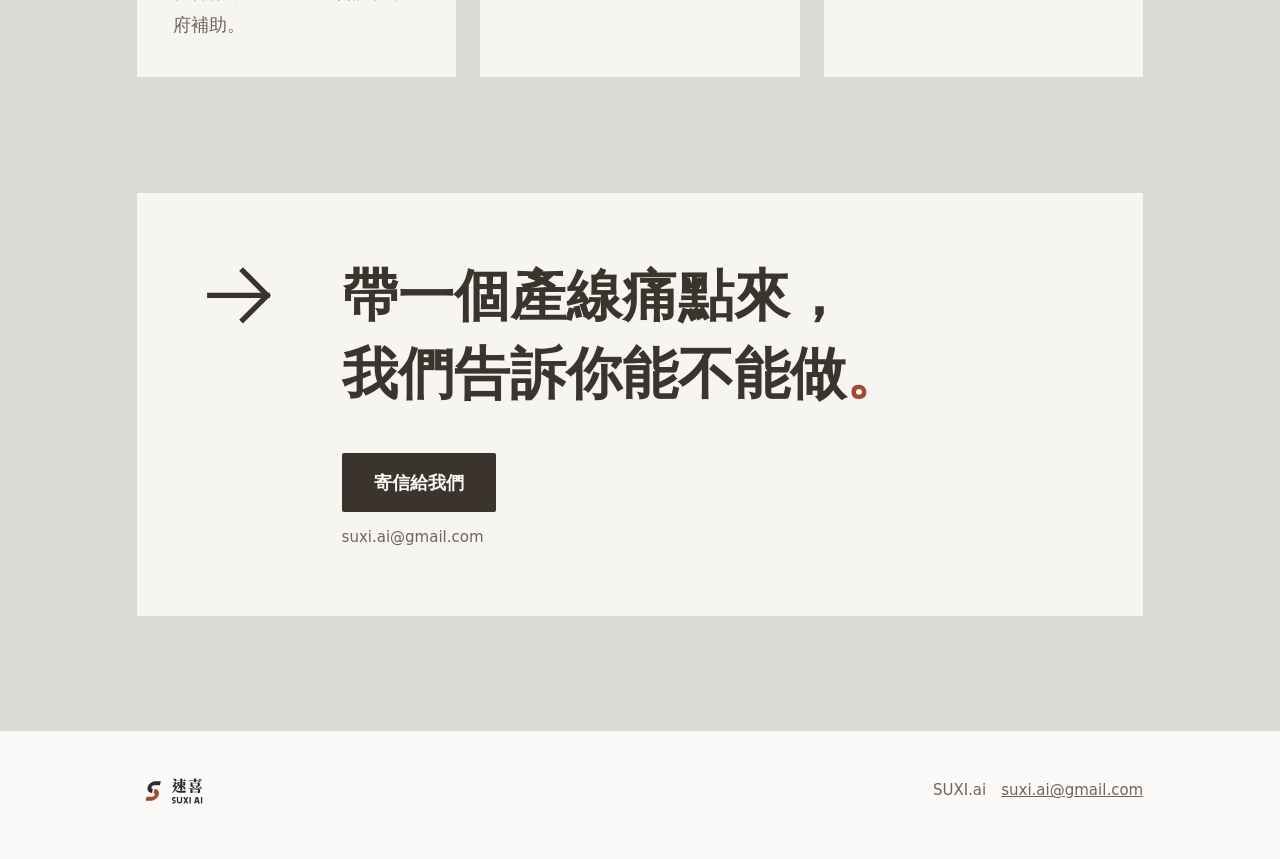
==== commit fdb2ce37: "上線前拿掉尚未登記的公司名，並移除沒有答案的 FAQ 頁尾與 JSON-LD 改用 SUXI.ai，避免讀者以為股份有限公司已經設立。服務頁的常見問題只有題目，整段刪除。  Co-authored-b" ====
--- a/index.html
+++ b/index.html
@@ -39,7 +39,7 @@
   "@context": "https://schema.org",
   "@type": "Organization",
   "@id": "https://suxiai.org/#organization",
-  "name": "速喜科技股份有限公司",
+  "name": "SUXI.ai",
   "alternateName": [
     "SUXI AI",
     "速喜科技"
@@ -210,7 +210,7 @@
 <footer class="site-footer">
   <div class="wrap">
     <img src="./assets/suxi-horizontal-bi.svg" alt="速喜科技 SUXI AI" width="69" height="40">
-    <p>速喜科技股份有限公司　<a href="mailto:suxi.ai@gmail.com">suxi.ai@gmail.com</a></p>
+    <p>SUXI.ai　<a href="mailto:suxi.ai@gmail.com">suxi.ai@gmail.com</a></p>
   </div>
 </footer>
 
